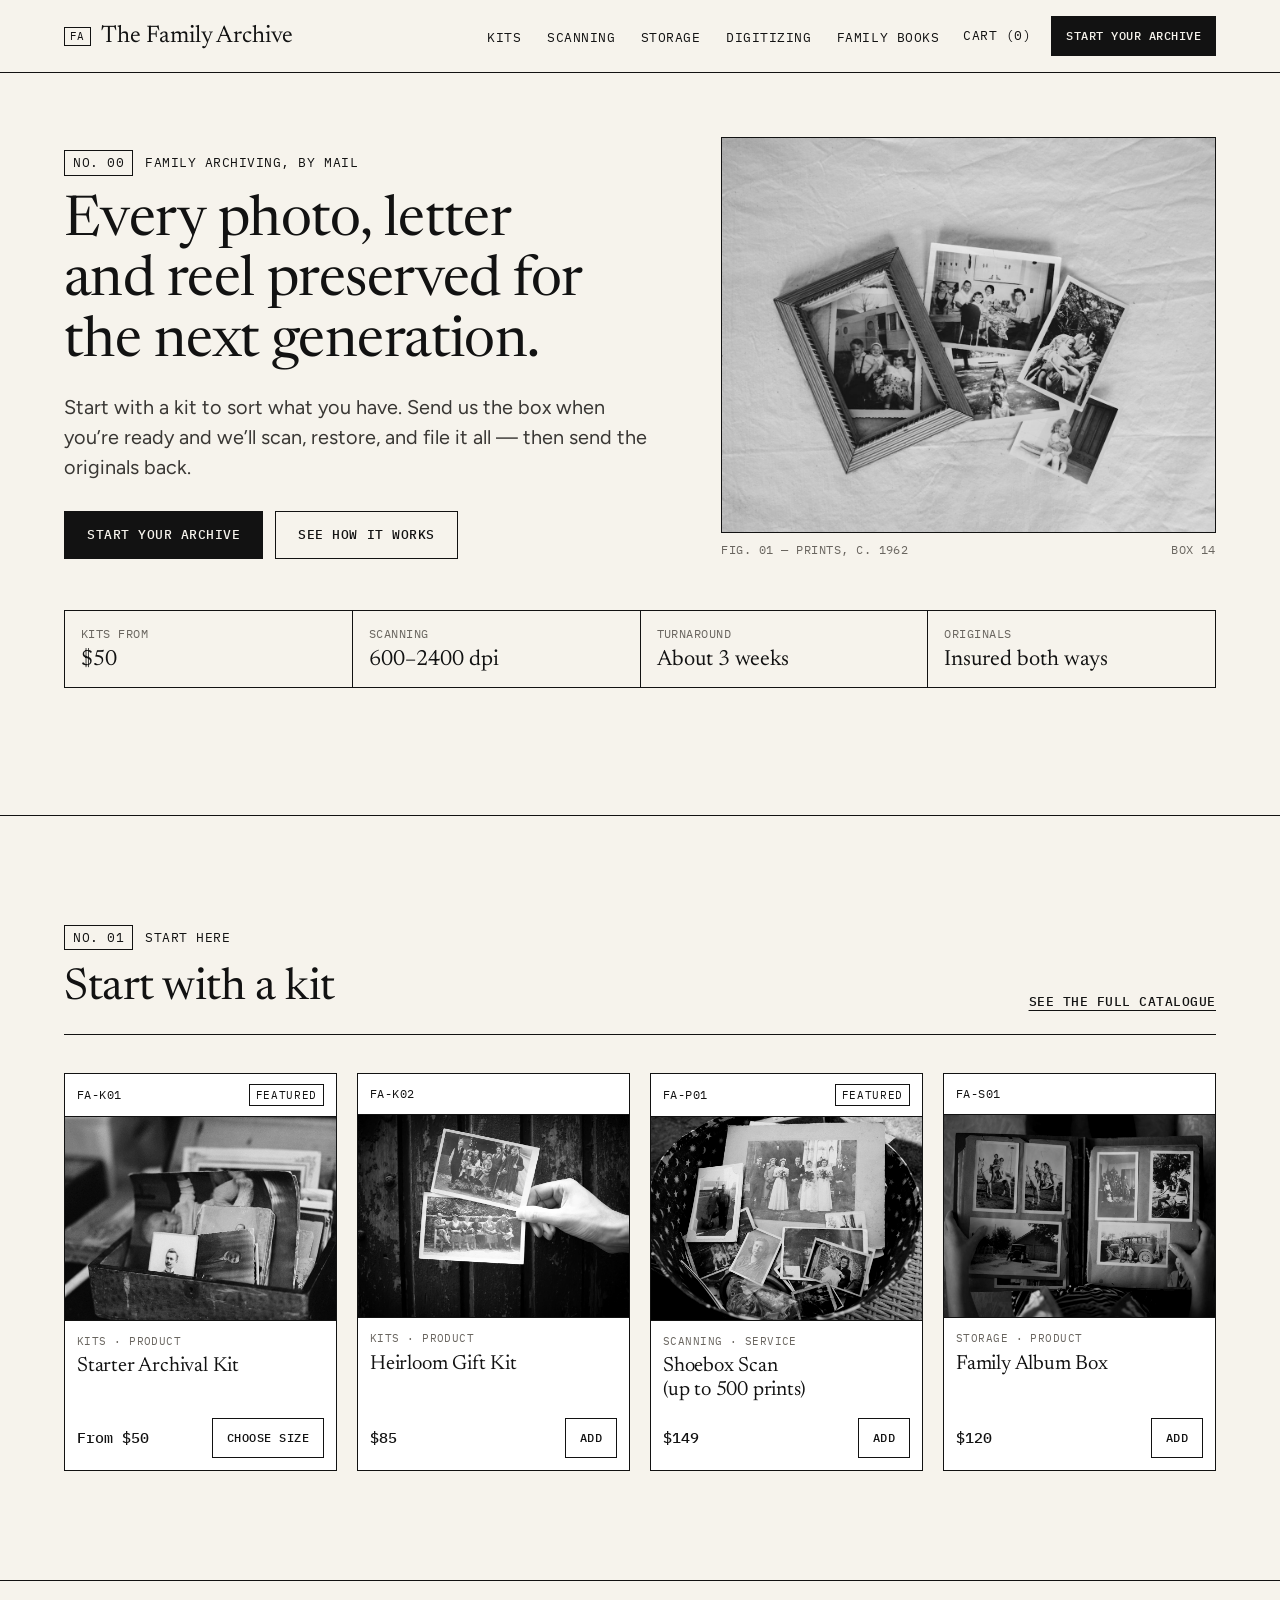
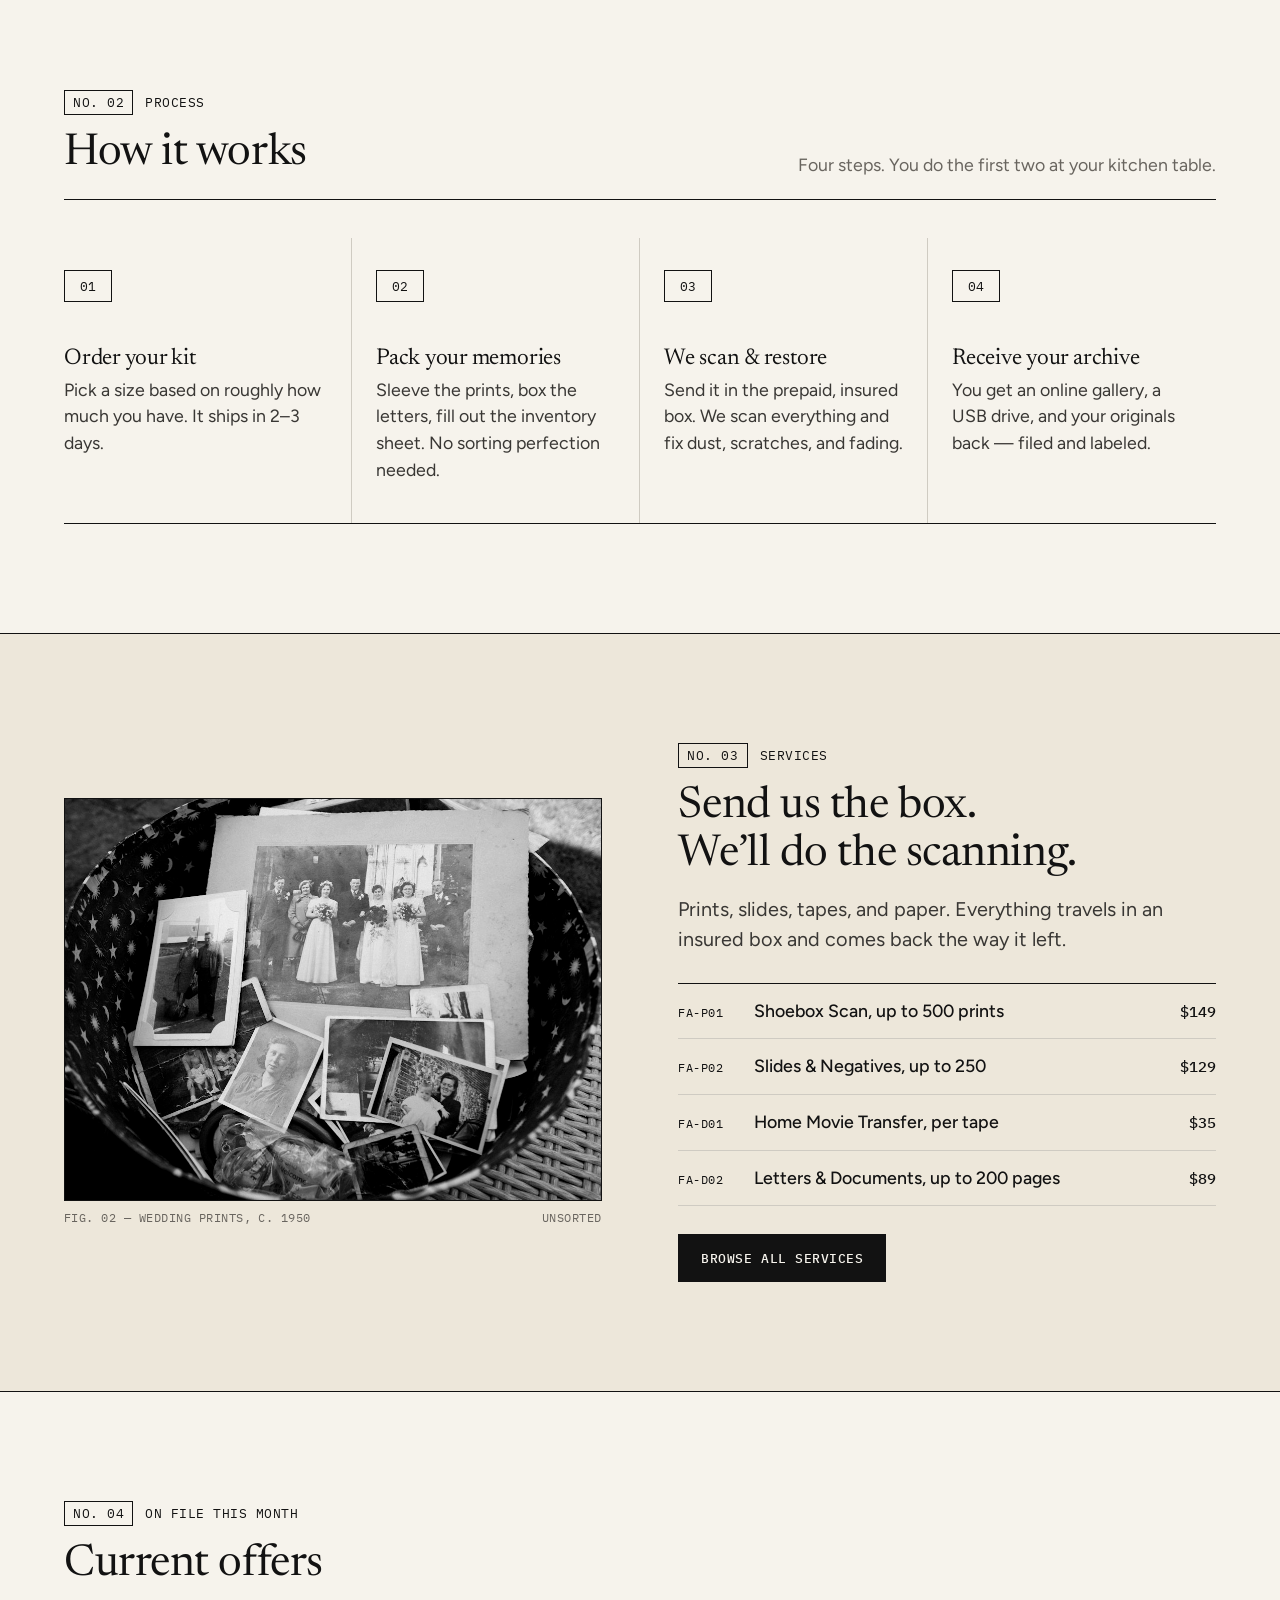
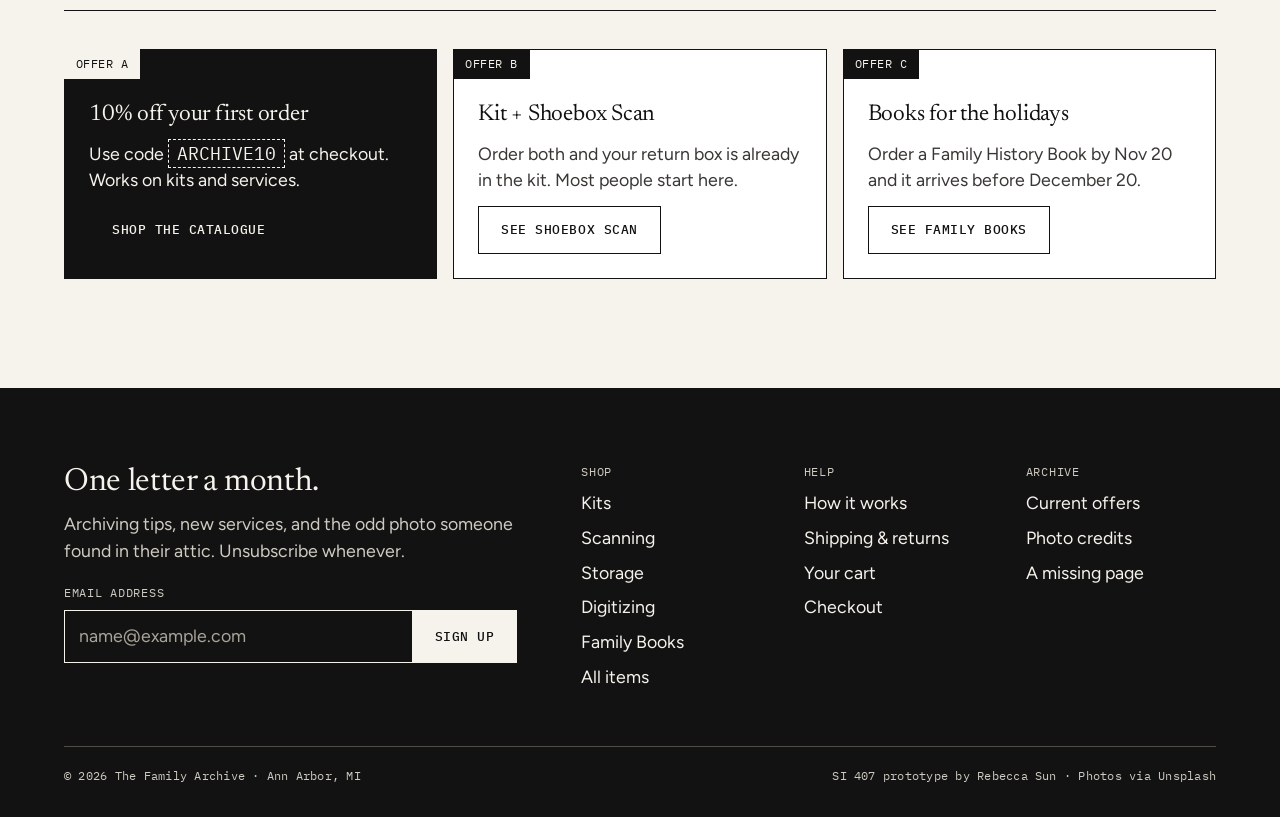
==== index.html @ 56ecf15b "Build The Family Archive prototype Static HTML/CSS/JS storefront: home, catalogue with filters, prod" ====
<!doctype html>
<html lang="en">
<head>
<meta charset="utf-8">
<meta name="viewport" content="width=device-width, initial-scale=1">
<title>The Family Archive</title>
<meta name="description" content="Archival kits, scanning, storage, and family-history books. Preserve every photo, letter and reel.">
<link rel="icon" href="data:image/svg+xml,%3Csvg xmlns='http://www.w3.org/2000/svg' viewBox='0 0 32 32'%3E%3Crect width='32' height='32' fill='%23121212'/%3E%3Ctext x='16' y='21' font-family='monospace' font-size='13' fill='%23F6F3EC' text-anchor='middle'%3EFA%3C/text%3E%3C/svg%3E">
<link rel="preconnect" href="https://fonts.googleapis.com">
<link rel="preconnect" href="https://fonts.gstatic.com" crossorigin>
<link rel="stylesheet" href="https://fonts.googleapis.com/css2?family=Figtree:wght@400;500;600&family=IBM+Plex+Mono:wght@400;500&family=Newsreader:opsz,wght@6..72,400;6..72,500&display=swap">
<link rel="stylesheet" href="css/styles.css">
<script src="js/catalog.js" defer></script>
<script src="js/main.js" defer></script>
</head>
<body>
<a class="skip-link" href="#main">Skip to content</a>
<header class="site-header">
  <div class="container site-header__inner">
    <a class="logo" href="index.html"><span class="logo__mark" aria-hidden="true">FA</span><span class="logo__name">The Family Archive</span></a>
    <nav class="nav-primary" aria-label="Primary"><ul class="nav-links"><li><a href="catalogue.html?cat=kits">Kits</a></li><li><a href="catalogue.html?cat=scanning">Scanning</a></li><li><a href="catalogue.html?cat=storage">Storage</a></li><li><a href="catalogue.html?cat=digitizing">Digitizing</a></li><li><a href="catalogue.html?cat=family-books">Family Books</a></li></ul></nav>
    <div class="nav-actions">
      <a class="nav-cart nav-cart--desk" href="cart.html" data-cart-label>Cart (<span data-cart-count>0</span>)</a>
      <a class="btn btn--primary btn--sm nav-cta" href="product.html?id=FA-K01">Start your archive</a>
      <a class="icon-btn nav-cart--mob" href="cart.html" data-cart-label aria-label="Cart"><svg viewBox="0 0 24 24" fill="none" stroke="currentColor" stroke-width="1.5" aria-hidden="true" focusable="false"><path d="M4 8h16l-1 13H5L4 8z"/><path d="M8.5 8V6a3.5 3.5 0 0 1 7 0v2"/></svg><span class="count-badge" data-cart-count>0</span></a>
      <button class="icon-btn nav-toggle" type="button" aria-expanded="false" aria-controls="nav-drawer"><span class="nav-toggle__label">Menu</span></button>
    </div>
  </div>
  <div id="nav-drawer" class="nav-drawer" hidden>
    <nav class="container" aria-label="Mobile">
      <ul><li><a href="catalogue.html?cat=kits"><span>Kits</span><span class="catno">No. 01</span></a></li><li><a href="catalogue.html?cat=scanning"><span>Scanning</span><span class="catno">No. 02</span></a></li><li><a href="catalogue.html?cat=storage"><span>Storage</span><span class="catno">No. 03</span></a></li><li><a href="catalogue.html?cat=digitizing"><span>Digitizing</span><span class="catno">No. 04</span></a></li><li><a href="catalogue.html?cat=family-books"><span>Family Books</span><span class="catno">No. 05</span></a></li><li><a href="catalogue.html"><span>Full catalogue</span><span class="catno">All</span></a></li></ul>
      <div class="nav-drawer__foot">
        <a class="btn btn--primary btn--block" href="product.html?id=FA-K01">Start your archive</a>
        <a class="btn btn--secondary btn--block" href="cart.html" data-cart-label><span>Cart (<span data-cart-count>0</span>)</span></a>
      </div>
    </nav>
  </div>
</header>
<div id="fa-live" class="sr-only" aria-live="polite" aria-atomic="true"></div>
<main id="main" tabindex="-1">
<section class="hero" aria-labelledby="hero-title">
  <div class="container">
    <div class="hero__grid">
      <div>
        <p class="eyebrow"><span class="index">No. 00</span> Family archiving, by mail</p>
        <h1 id="hero-title">Every photo, letter and reel preserved for the next generation.</h1>
        <p class="lede">Start with a kit to sort what you have. Send us the box when you&rsquo;re ready and we&rsquo;ll scan, restore, and file it all &mdash; then send the originals back.</p>
        <div class="btn-row">
          <a class="btn btn--primary" href="product.html?id=FA-K01">Start your archive</a>
          <a class="btn btn--secondary" href="#how">See how it works</a>
        </div>
      </div>
      <figure class="figure">
        <div class="figure__frame"><img src="assets/img/hero-family-prints.jpg" alt="Old black-and-white family snapshots spread on a white sheet next to a small wooden frame" width="1200" height="960" decoding="async"></div>
        <figcaption class="fig"><span>FIG. 01 &mdash; Prints, c. 1962</span><span>Box 14</span></figcaption>
      </figure>
    </div>
    <dl class="hero__index">
      <div><dt>Kits from</dt><dd>$50</dd></div>
      <div><dt>Scanning</dt><dd>600&ndash;2400 dpi</dd></div>
      <div><dt>Turnaround</dt><dd>About 3 weeks</dd></div>
      <div><dt>Originals</dt><dd>Insured both ways</dd></div>
    </dl>
  </div>
</section>

<section class="section section--rule" aria-labelledby="kits-title">
  <div class="container">
    <div class="section-head">
      <div>
        <p class="eyebrow"><span class="index">No. 01</span> Start here</p>
        <h2 id="kits-title">Start with a kit</h2>
      </div>
      <a class="btn btn--tertiary" href="catalogue.html">See the full catalogue</a>
    </div>
    <div class="card-grid card-grid--4" data-render-featured="FA-K01,FA-K02,FA-P01,FA-S01"></div>
  </div>
</section>

<section id="how" class="section section--rule" aria-labelledby="how-title">
  <div class="container">
    <div class="section-head">
      <div>
        <p class="eyebrow"><span class="index">No. 02</span> Process</p>
        <h2 id="how-title">How it works</h2>
      </div>
      <p class="muted">Four steps. You do the first two at your kitchen table.</p>
    </div>
    <ol class="steps">
      <li class="step"><span class="step__no">01</span><h3>Order your kit</h3><p>Pick a size based on roughly how much you have. It ships in 2&ndash;3 days.</p></li>
      <li class="step"><span class="step__no">02</span><h3>Pack your memories</h3><p>Sleeve the prints, box the letters, fill out the inventory sheet. No sorting perfection needed.</p></li>
      <li class="step"><span class="step__no">03</span><h3>We scan &amp; restore</h3><p>Send it in the prepaid, insured box. We scan everything and fix dust, scratches, and fading.</p></li>
      <li class="step"><span class="step__no">04</span><h3>Receive your archive</h3><p>You get an online gallery, a USB drive, and your originals back &mdash; filed and labeled.</p></li>
    </ol>
  </div>
</section>

<section class="section section--alt section--rule" aria-labelledby="services-title">
  <div class="container feature">
    <figure class="figure">
      <div class="figure__frame"><img src="assets/img/prints-wicker-basket.jpg" alt="A basket of old black-and-white photographs, a wedding portrait on top" width="1200" height="800" loading="lazy" decoding="async"></div>
      <figcaption class="fig"><span>FIG. 02 &mdash; Wedding prints, c. 1950</span><span>Unsorted</span></figcaption>
    </figure>
    <div>
      <p class="eyebrow"><span class="index">No. 03</span> Services</p>
      <h2 id="services-title">Send us the box. We&rsquo;ll do the scanning.</h2>
      <p class="lede">Prints, slides, tapes, and paper. Everything travels in an insured box and comes back the way it left.</p>
      <ul class="ledger">
        <li><a href="product.html?id=FA-P01"><span class="catno">FA-P01</span><span class="ledger__name">Shoebox Scan, up to 500 prints</span><span class="price">$149</span></a></li>
        <li><a href="product.html?id=FA-P02"><span class="catno">FA-P02</span><span class="ledger__name">Slides &amp; Negatives, up to 250</span><span class="price">$129</span></a></li>
        <li><a href="product.html?id=FA-D01"><span class="catno">FA-D01</span><span class="ledger__name">Home Movie Transfer, per tape</span><span class="price">$35</span></a></li>
        <li><a href="product.html?id=FA-D02"><span class="catno">FA-D02</span><span class="ledger__name">Letters &amp; Documents, up to 200 pages</span><span class="price">$89</span></a></li>
      </ul>
      <a class="btn btn--primary" href="catalogue.html?type=service">Browse all services</a>
    </div>
  </div>
</section>

<section id="offers" class="section section--rule" aria-labelledby="offers-title">
  <div class="container">
    <div class="section-head">
      <div>
        <p class="eyebrow"><span class="index">No. 04</span> On file this month</p>
        <h2 id="offers-title">Current offers</h2>
      </div>
    </div>
    <div class="offers">
      <article class="offer offer--dark">
        <span class="offer__tab">Offer A</span>
        <h3>10% off your first order</h3>
        <p>Use code <span class="code">ARCHIVE10</span> at checkout. Works on kits and services.</p>
        <a class="btn btn--primary" href="catalogue.html">Shop the catalogue</a>
      </article>
      <article class="offer">
        <span class="offer__tab">Offer B</span>
        <h3>Kit + Shoebox Scan</h3>
        <p>Order both and your return box is already in the kit. Most people start here.</p>
        <a class="btn btn--secondary" href="product.html?id=FA-P01">See Shoebox Scan</a>
      </article>
      <article class="offer">
        <span class="offer__tab">Offer C</span>
        <h3>Books for the holidays</h3>
        <p>Order a Family History Book by Nov 20 and it arrives before December 20.</p>
        <a class="btn btn--secondary" href="catalogue.html?cat=family-books">See Family Books</a>
      </article>
    </div>
  </div>
</section>
</main>
<footer class="site-footer inverse">
  <div class="container">
    <div class="footer-grid">
      <div class="newsletter">
        <h2>One letter a month.</h2>
        <p>Archiving tips, new services, and the odd photo someone found in their attic. Unsubscribe whenever.</p>
        <form id="newsletter" novalidate>
          <label for="newsletter-email">Email address</label>
          <div class="newsletter__row">
            <input id="newsletter-email" name="email" type="email" autocomplete="email" placeholder="name@example.com" aria-describedby="newsletter-error newsletter-ok">
            <button class="btn btn--primary" type="submit">Sign up</button>
          </div>
          <p id="newsletter-error" class="field-error" aria-live="polite"></p>
          <p id="newsletter-ok" class="field-ok" aria-live="polite"></p>
        </form>
      </div>
      <div class="footer-cols">
        <div><h3>Shop</h3><ul><li><a href="catalogue.html?cat=kits">Kits</a></li><li><a href="catalogue.html?cat=scanning">Scanning</a></li><li><a href="catalogue.html?cat=storage">Storage</a></li><li><a href="catalogue.html?cat=digitizing">Digitizing</a></li><li><a href="catalogue.html?cat=family-books">Family Books</a></li><li><a href="catalogue.html">All items</a></li></ul></div>
        <div><h3>Help</h3><ul><li><a href="index.html#how">How it works</a></li><li><a href="product.html?id=FA-K01#details">Shipping &amp; returns</a></li><li><a href="cart.html">Your cart</a></li><li><a href="checkout.html">Checkout</a></li></ul></div>
        <div><h3>Archive</h3><ul><li><a href="index.html#offers">Current offers</a></li><li><a href="assets/img/credits.json">Photo credits</a></li><li><a href="misfiled.html">A missing page</a></li></ul></div>
      </div>
    </div>
    <div class="footer-base">
      <span>&copy; 2026 The Family Archive &middot; Ann Arbor, MI</span>
      <span>SI 407 prototype by Rebecca Sun &middot; Photos via Unsplash</span>
    </div>
  </div>
</footer>
</body>
</html>
---- css/styles.css ----
/* ==========================================================================
   The Family Archive — Archival & Monochromatic
   Tokens match the shared Figma spec. Flat, square, hairline rules.
   ========================================================================== */

:root {
  /* Greyscale (neutral, slightly warm) */
  --grey-0: #FFFFFF;
  --grey-50: #F7F6F3;
  --grey-100: #EFEDE8;
  --grey-200: #E2DFD8;
  --grey-300: #CFCBC2;
  --grey-400: #A9A49A;
  --grey-500: #86817A;
  --grey-600: #69655F;
  --grey-700: #504D48;
  --grey-800: #393734;
  --grey-900: #222120;
  --grey-950: #121212;
  /* Paper */
  --paper-50: #F6F3EC;
  --paper-100: #EDE7DA;
  --paper-200: #E0D7C4;
  /* Red — errors + sold-out stamp only */
  --red-600: #B3261E;
  --red-50: #FBEAE8;

  /* Semantic */
  --bg-page: var(--paper-50);
  --bg-card: var(--grey-0);
  --bg-alt: var(--paper-100);
  --bg-inverse: var(--grey-950);
  --text-title: var(--grey-950);
  --text-body: var(--grey-800);
  --text-muted: var(--grey-600);
  --text-disabled: var(--grey-400);
  --text-inverse: var(--paper-50);
  --border: var(--grey-950);
  --rule: var(--grey-300);

  /* Type */
  --font-serif: "Newsreader", Georgia, "Times New Roman", serif;
  --font-sans: "Figtree", system-ui, -apple-system, "Segoe UI", sans-serif;
  --font-mono: "IBM Plex Mono", ui-monospace, Menlo, Consolas, monospace;
  --fs-h1: clamp(2.25rem, 1.6rem + 2.6vw, 3.5rem);   /* 36 → 56 */
  --fs-h2: clamp(1.875rem, 1.5rem + 1.6vw, 2.75rem); /* 30 → 44 */
  --fs-h3: clamp(1.5rem, 1.3rem + 0.9vw, 2rem);      /* 24 → 32 */
  --fs-h4: clamp(1.25rem, 1.15rem + 0.35vw, 1.5rem); /* 20 → 24 */
  --fs-body: clamp(1rem, 0.95rem + 0.2vw, 1.125rem); /* 16 → 18 */
  --fs-small: 0.875rem;
  --fs-mono: 0.8125rem;
  --fs-mono-sm: 0.75rem;

  /* Layout */
  --gutter: 16px;
  --max: 1280px;
  --section-y: clamp(40px, 2rem + 6vw, 120px);
  --header-h: 64px;
}
@media (min-width: 600px) { :root { --gutter: 32px; } }
@media (min-width: 1200px) { :root { --gutter: 64px; --header-h: 72px; } }

/* ---------- reset / base ---------- */
*, *::before, *::after { box-sizing: border-box; }
html { -webkit-text-size-adjust: 100%; scroll-padding-top: calc(var(--header-h) + 16px); }
body {
  margin: 0;
  background: var(--bg-page);
  color: var(--text-body);
  font-family: var(--font-sans);
  font-size: var(--fs-body);
  line-height: 1.5;
  overflow-x: hidden;
}
body.drawer-open, body.sheet-open { overflow: hidden; }
img { display: block; max-width: 100%; height: auto; }
h1, h2, h3, h4 {
  font-family: var(--font-serif);
  font-weight: 400;
  color: var(--text-title);
  line-height: 1.08;
  letter-spacing: -0.01em;
  margin: 0;
  text-wrap: balance;
}
h1 { font-size: var(--fs-h1); }
h2 { font-size: var(--fs-h2); }
h3 { font-size: var(--fs-h3); line-height: 1.15; }
h4 { font-size: var(--fs-h4); line-height: 1.2; }
p { margin: 0; }
a { color: var(--text-title); text-underline-offset: 3px; text-decoration-thickness: 1px; }
a:hover { text-decoration-thickness: 2px; }
button, input, select, textarea { font: inherit; color: inherit; }
ul, ol { margin: 0; padding: 0; }
fieldset { border: 0; margin: 0; padding: 0; min-width: 0; }
legend { padding: 0; }
hr { border: 0; border-top: 1px solid var(--rule); margin: 0; }

:focus-visible { outline: 2px solid var(--grey-950); outline-offset: 2px; }
.inverse :focus-visible, .site-footer :focus-visible { outline-color: var(--paper-50); }

.sr-only {
  position: absolute !important; width: 1px; height: 1px; padding: 0; margin: -1px;
  overflow: hidden; clip: rect(0 0 0 0); white-space: nowrap; border: 0;
}
.skip-link {
  position: absolute; left: 8px; top: -100px; z-index: 100;
  background: var(--grey-950); color: var(--paper-50);
  padding: 12px 16px; font-family: var(--font-mono); font-size: var(--fs-mono);
  text-transform: uppercase; letter-spacing: 0.04em; text-decoration: none;
}
.skip-link:focus { top: 8px; }

.container { width: 100%; max-width: calc(var(--max) + var(--gutter) * 2); margin: 0 auto; padding: 0 var(--gutter); }
.section { padding: var(--section-y) 0; }
.section--alt { background: var(--bg-alt); }
.section--rule { border-top: 1px solid var(--border); }

/* ---------- type utilities ---------- */
.mono, .catno, .eyebrow, .fig, .price, .tag {
  font-family: var(--font-mono);
  font-feature-settings: "zero" 0;
}
.eyebrow {
  display: flex; align-items: center; gap: 12px; flex-wrap: wrap;
  font-size: var(--fs-mono); text-transform: uppercase; letter-spacing: 0.04em;
  color: var(--text-title); margin: 0 0 16px;
}
.eyebrow .index { border: 1px solid var(--border); padding: 2px 8px; }
.lede { font-size: clamp(1.0625rem, 1rem + 0.3vw, 1.25rem); max-width: 38em; }
.muted { color: var(--text-muted); }
.catno { font-size: var(--fs-mono-sm); letter-spacing: 0.04em; color: var(--text-title); }
.price { font-size: 0.9375rem; color: var(--text-title); font-weight: 500; }

.section-head {
  display: flex; justify-content: space-between; align-items: flex-end; gap: 16px 32px; flex-wrap: wrap;
  border-bottom: 1px solid var(--border); padding-bottom: 20px; margin-bottom: clamp(24px, 3vw, 40px);
}
.section-head p { max-width: 34em; }

/* ---------- figures (scanned-document labels) ---------- */
.figure { margin: 0; }
.figure__frame {
  background: var(--grey-200); border: 1px solid var(--border); overflow: hidden; position: relative;
}
.figure__frame img, .card__media img, .thumb img, .line__img img {
  width: 100%; height: 100%; object-fit: cover;
  filter: grayscale(1) contrast(1.05);
}
.fig {
  display: flex; justify-content: space-between; gap: 12px;
  margin-top: 8px; font-size: var(--fs-mono-sm); letter-spacing: 0.04em; text-transform: uppercase; color: var(--text-muted);
}

/* ---------- buttons ---------- */
.btn {
  display: inline-flex; align-items: center; justify-content: center; gap: 8px;
  min-height: 48px; padding: 12px 22px;
  font-family: var(--font-mono); font-size: var(--fs-mono); font-weight: 500;
  text-transform: uppercase; letter-spacing: 0.04em; line-height: 1.2; text-align: center;
  border: 1px solid var(--grey-950); border-radius: 0; cursor: pointer; text-decoration: none;
  transition: background-color 0.15s ease, color 0.15s ease;
}
.btn--primary { background: var(--grey-950); color: var(--paper-50); }
.btn--primary:hover { background: var(--grey-700); border-color: var(--grey-700); }
.btn--secondary { background: transparent; color: var(--grey-950); }
.btn--secondary:hover { background: var(--paper-100); }
.btn--tertiary {
  background: none; border: 0; padding: 4px 0; min-height: 0; color: var(--grey-950);
  text-decoration: underline; text-underline-offset: 4px;
}
.btn--tertiary:hover { text-decoration-thickness: 2px; }
.btn--disabled, .btn:disabled { background: var(--grey-200); color: var(--grey-600); border-color: var(--grey-200); cursor: not-allowed; }
.btn--sm { min-height: 40px; padding: 8px 14px; font-size: var(--fs-mono-sm); }
.btn--block { width: 100%; }
.inverse .btn--primary { background: var(--paper-50); color: var(--grey-950); border-color: var(--paper-50); }
.inverse .btn--primary:hover { background: var(--grey-200); }
.btn-row { display: flex; flex-wrap: wrap; gap: 12px; }

.tag {
  display: inline-block; font-size: 0.6875rem; text-transform: uppercase; letter-spacing: 0.06em;
  border: 1px solid var(--border); padding: 2px 6px; color: var(--text-title); background: var(--bg-card);
}
.tag--solid { background: var(--grey-950); color: var(--paper-50); }

.stamp {
  position: absolute; top: 50%; left: 50%; transform: translate(-50%, -50%) rotate(-8deg);
  font-family: var(--font-mono); font-weight: 500; font-size: clamp(0.875rem, 0.8rem + 0.4vw, 1.125rem);
  text-transform: uppercase; letter-spacing: 0.12em; white-space: nowrap;
  color: var(--red-600); border: 2px solid var(--red-600); padding: 6px 14px; background: rgba(251, 234, 232, 0.92);
}

/* ---------- header ---------- */
.site-header {
  position: sticky; top: 0; z-index: 40;
  background: var(--bg-page); border-bottom: 1px solid var(--border);
}
.site-header__inner { display: flex; align-items: center; gap: 24px; min-height: var(--header-h); }
.logo {
  display: inline-flex; align-items: center; gap: 10px; text-decoration: none; color: var(--text-title); flex-shrink: 0;
}
.logo__mark {
  font-family: var(--font-mono); font-size: 0.6875rem; letter-spacing: 0.04em;
  border: 1px solid var(--border); padding: 3px 5px; line-height: 1;
}
.logo__name { font-family: var(--font-serif); font-size: clamp(1.25rem, 1.1rem + 0.5vw, 1.5rem); line-height: 1; white-space: nowrap; }
.nav-primary { display: none; margin-left: auto; }
.nav-links { display: flex; list-style: none; gap: clamp(16px, 2vw, 28px); }
.nav-links a, .nav-cart {
  font-family: var(--font-mono); font-size: var(--fs-mono); text-transform: uppercase; letter-spacing: 0.04em;
  text-decoration: none; color: var(--text-title); padding: 6px 0; border-bottom: 1px solid transparent;
}
.nav-links a:hover, .nav-cart:hover, .nav-links a[aria-current="page"] { border-bottom-color: var(--border); }
.nav-actions { display: flex; align-items: center; gap: 8px; margin-left: auto; }
.nav-cart--desk { display: none; }
.nav-cta { display: none; }
.icon-btn {
  display: inline-flex; align-items: center; justify-content: center; gap: 6px;
  min-width: 44px; min-height: 44px; padding: 0 10px;
  background: transparent; border: 1px solid var(--border); color: var(--text-title); cursor: pointer; text-decoration: none;
  font-family: var(--font-mono); font-size: var(--fs-mono-sm); text-transform: uppercase; letter-spacing: 0.04em;
}
.icon-btn:hover { background: var(--paper-100); }
.icon-btn svg { width: 18px; height: 18px; }
.count-badge {
  display: inline-flex; align-items: center; justify-content: center; min-width: 20px; height: 20px; padding: 0 5px;
  background: var(--grey-950); color: var(--paper-50); font-size: 0.6875rem;
}

.nav-drawer {
  position: fixed; inset: var(--header-h) 0 0 0; z-index: 39;
  background: var(--bg-page); overflow-y: auto; border-top: 1px solid var(--border);
}
.nav-drawer ul { list-style: none; }
.nav-drawer li { border-bottom: 1px solid var(--rule); }
.nav-drawer li a {
  display: flex; justify-content: space-between; align-items: baseline; gap: 16px;
  padding: 18px 0; font-family: var(--font-serif); font-size: 1.75rem; color: var(--text-title); text-decoration: none;
}
.nav-drawer li a .catno { color: var(--text-muted); }
.nav-drawer__foot { display: grid; gap: 12px; padding: 24px 0 40px; }

@media (min-width: 900px) {
  .nav-primary { display: block; }
  .nav-actions { margin-left: 0; gap: 20px; }
  .nav-cart--desk { display: inline-block; }
  .nav-cart--mob, .nav-toggle { display: none; }
  .nav-cta { display: inline-flex; }
  .nav-drawer { display: none !important; }
}
@media (min-width: 900px) and (max-width: 1099px) { .nav-cta { display: none; } }

/* ---------- footer ---------- */
.site-footer { background: var(--bg-inverse); color: var(--paper-50); padding: clamp(48px, 6vw, 96px) 0 32px; }
.site-footer a { color: var(--paper-50); }
.site-footer h2 { color: var(--paper-50); font-size: var(--fs-h3); }
.footer-grid { display: grid; gap: 40px; grid-template-columns: 1fr; }
.footer-cols { display: grid; gap: 32px; grid-template-columns: repeat(auto-fit, minmax(140px, 1fr)); }
.footer-cols h3 { font-family: var(--font-mono); font-size: var(--fs-mono-sm); text-transform: uppercase; letter-spacing: 0.06em; color: var(--grey-300); margin-bottom: 12px; font-weight: 400; }
.footer-cols ul { list-style: none; display: grid; gap: 8px; }
.footer-cols a { text-decoration: none; }
.footer-cols a:hover { text-decoration: underline; }
.newsletter p { color: var(--grey-300); margin: 12px 0 20px; max-width: 30em; }
.newsletter__row { display: flex; gap: 0; }
.newsletter__row input {
  flex: 1; min-width: 0; min-height: 48px; padding: 12px 14px; border-radius: 0;
  border: 1px solid var(--paper-50); border-right: 0; background: transparent; color: var(--paper-50);
}
.newsletter__row input::placeholder { color: var(--grey-400); }
.newsletter__row .btn { flex-shrink: 0; }
.newsletter .field-error { color: #F2B8B5; }
.newsletter .field-ok { color: var(--paper-50); font-family: var(--font-mono); font-size: var(--fs-mono); margin-top: 8px; }
.newsletter label { font-family: var(--font-mono); font-size: var(--fs-mono-sm); text-transform: uppercase; letter-spacing: 0.06em; color: var(--grey-300); display: block; margin-bottom: 8px; }
.footer-base {
  display: flex; flex-wrap: wrap; justify-content: space-between; gap: 12px;
  margin-top: 56px; padding-top: 20px; border-top: 1px solid var(--grey-700);
  font-family: var(--font-mono); font-size: var(--fs-mono-sm); color: var(--grey-300); letter-spacing: 0.02em;
}
@media (min-width: 900px) { .footer-grid { grid-template-columns: 5fr 7fr; gap: 64px; } }

/* ---------- cards (index cards) ---------- */
.card-grid { display: grid; gap: 12px; grid-template-columns: repeat(2, minmax(0, 1fr)); }
@media (min-width: 600px) { .card-grid { gap: 20px; grid-template-columns: repeat(auto-fill, minmax(240px, 1fr)); } }
.card {
  position: relative; display: flex; flex-direction: column;
  background: var(--bg-card); border: 1px solid var(--border);
}
.card__top { display: flex; justify-content: space-between; align-items: center; gap: 8px; padding: 10px 12px; border-bottom: 1px solid var(--border); min-height: 41px; }
.card__media { position: relative; aspect-ratio: 4 / 3; background: var(--grey-200); border-bottom: 1px solid var(--border); overflow: hidden; }
.card__body { padding: 12px 12px 8px; flex: 1; }
.card__cat { font-family: var(--font-mono); font-size: 0.6875rem; text-transform: uppercase; letter-spacing: 0.04em; color: var(--text-muted); margin-bottom: 6px; }
.card__title { font-size: clamp(1.0625rem, 1rem + 0.35vw, 1.375rem); line-height: 1.15; }
.card__link { text-decoration: none; color: inherit; }
.card__link::after { content: ""; position: absolute; inset: 0; z-index: 1; }
.card__link:focus-visible { outline: none; }
.card:has(.card__link:focus-visible) { outline: 2px solid var(--grey-950); outline-offset: 2px; }
.card:hover .card__title { text-decoration: underline; text-underline-offset: 3px; text-decoration-thickness: 1px; }
.card__foot { display: flex; justify-content: space-between; align-items: center; gap: 8px; padding: 8px 12px 12px; flex-wrap: wrap; }
.card__foot .btn { position: relative; z-index: 2; }
.card--soldout .card__title, .card--soldout .price { color: var(--text-muted); }
@media (max-width: 599px) {
  .card__top { padding: 8px; min-height: 37px; }
  .card__top .tag { font-size: 0.625rem; padding: 1px 4px; }
  .card__body { padding: 10px 8px 6px; }
  .card__foot { padding: 6px 8px 10px; }
  .card__foot .btn { width: 100%; min-height: 40px; padding: 8px; }
}

/* ---------- forms ---------- */
.field { display: grid; gap: 6px; }
.field label, .label {
  font-family: var(--font-mono); font-size: var(--fs-mono-sm); text-transform: uppercase; letter-spacing: 0.04em; color: var(--text-title);
}
.field .optional { color: var(--text-muted); text-transform: none; letter-spacing: 0; }
.input, .select {
  width: 100%; min-height: 48px; padding: 12px 14px;
  background: var(--bg-card); border: 1px solid var(--border); border-radius: 2px; color: var(--text-title);
}
.input::placeholder { color: var(--grey-600); }
.input[aria-invalid="true"] { border-color: var(--red-600); box-shadow: inset 0 0 0 1px var(--red-600); background: var(--red-50); }
.select { appearance: none; padding-right: 40px; background-image: linear-gradient(45deg, transparent 50%, var(--grey-950) 50%), linear-gradient(135deg, var(--grey-950) 50%, transparent 50%); background-position: calc(100% - 20px) 50%, calc(100% - 14px) 50%; background-size: 6px 6px; background-repeat: no-repeat; }
.hint { font-size: var(--fs-small); color: var(--text-muted); }
.field-error { font-size: var(--fs-small); color: var(--red-600); min-height: 0; }
.field-error:empty { display: none; }
.field-error::before { content: "\2715  "; font-family: var(--font-mono); }
.field-error:empty::before { content: none; }
.form-grid { display: grid; gap: 16px; }
.form-row { display: grid; gap: 16px; grid-template-columns: 1fr; }
@media (min-width: 600px) {
  .form-row--2 { grid-template-columns: 1fr 1fr; }
  .form-row--3 { grid-template-columns: 2fr 1fr 1fr; }
}
.form-row--2m { grid-template-columns: 1fr 1fr; }

.check { display: flex; gap: 10px; align-items: flex-start; cursor: pointer; padding: 6px 0; }
.check input { appearance: none; flex-shrink: 0; width: 20px; height: 20px; margin: 2px 0 0; border: 1px solid var(--border); border-radius: 2px; background: var(--bg-card); cursor: pointer; display: grid; place-content: center; }
.check input::before { content: ""; width: 10px; height: 10px; background: var(--grey-950); transform: scale(0); }
.check input:checked::before { transform: scale(1); }
.check input[type="radio"] { border-radius: 50%; }
.check input[type="radio"]::before { border-radius: 50%; }
.check .count { margin-left: auto; font-family: var(--font-mono); font-size: var(--fs-mono-sm); color: var(--text-muted); }

/* option cards (sizes, shipping methods) */
.options { display: grid; gap: 8px; }
.option { position: relative; display: block; cursor: pointer; }
.option input { position: absolute; opacity: 0; inset: 0; width: 100%; height: 100%; margin: 0; cursor: pointer; }
.option__box {
  display: grid; grid-template-columns: auto 1fr auto; gap: 4px 12px; align-items: center;
  padding: 14px 16px; background: var(--bg-card); border: 1px solid var(--rule);
}
.option__dot { width: 18px; height: 18px; border: 1px solid var(--border); border-radius: 50%; display: grid; place-content: center; grid-row: span 2; }
.option__name { font-weight: 600; color: var(--text-title); }
.option__detail { grid-column: 2; font-size: var(--fs-small); color: var(--text-muted); }
.option__price { font-family: var(--font-mono); font-size: var(--fs-mono); color: var(--text-title); grid-row: 1 / span 2; grid-column: 3; }
.option input:checked + .option__box { border-color: var(--border); box-shadow: inset 0 0 0 1px var(--border); }
.option input:checked + .option__box .option__dot::before { content: ""; width: 10px; height: 10px; border-radius: 50%; background: var(--grey-950); }
.option input:focus-visible + .option__box { outline: 2px solid var(--grey-950); outline-offset: 2px; }
.option:hover .option__box { border-color: var(--border); }
.options--3 { grid-template-columns: 1fr; }
@media (min-width: 600px) {
  .options--3 { grid-template-columns: repeat(3, 1fr); }
  .options--3 .option__box { grid-template-columns: auto 1fr; height: 100%; align-content: start; }
  .options--3 .option__dot { grid-row: auto; }
  .options--3 .option__detail { grid-column: 1 / -1; }
  .options--3 .option__price { grid-column: 1 / -1; grid-row: auto; margin-top: 8px; }
}

/* qty stepper */
.stepper { display: inline-flex; border: 1px solid var(--border); background: var(--bg-card); height: 48px; }
.stepper button { width: 44px; border: 0; background: transparent; cursor: pointer; font-family: var(--font-mono); font-size: 1.125rem; color: var(--text-title); }
.stepper button:hover { background: var(--paper-100); }
.stepper button:disabled { color: var(--text-disabled); cursor: not-allowed; background: transparent; }
.stepper input { width: 48px; border: 0; border-left: 1px solid var(--rule); border-right: 1px solid var(--rule); text-align: center; font-family: var(--font-mono); background: transparent; -moz-appearance: textfield; }
.stepper input::-webkit-outer-spin-button, .stepper input::-webkit-inner-spin-button { -webkit-appearance: none; margin: 0; }
.stepper--sm { height: 40px; }
.stepper--sm button { width: 36px; }
.stepper--sm input { width: 40px; }

/* accordion */
.accordion { border-top: 1px solid var(--border); }
.accordion__item { border-bottom: 1px solid var(--border); }
.accordion__trigger {
  width: 100%; display: flex; justify-content: space-between; align-items: center; gap: 16px;
  padding: 18px 0; background: none; border: 0; cursor: pointer; text-align: left;
  font-family: var(--font-mono); font-size: var(--fs-mono); text-transform: uppercase; letter-spacing: 0.04em; color: var(--text-title);
}
.accordion__trigger .sign { font-size: 1.125rem; line-height: 1; transition: transform 0.2s ease; }
.accordion__trigger[aria-expanded="true"] .sign { transform: rotate(45deg); }
.accordion__panel { padding: 0 0 20px; }
.accordion__panel ul { padding-left: 1.1em; display: grid; gap: 6px; }

/* ---------- breadcrumbs / page head ---------- */
.breadcrumb { padding: 20px 0 0; }
.breadcrumb ol { list-style: none; display: flex; flex-wrap: wrap; gap: 6px; font-family: var(--font-mono); font-size: var(--fs-mono-sm); text-transform: uppercase; letter-spacing: 0.04em; color: var(--text-muted); }
.breadcrumb li + li::before { content: "/"; margin-right: 6px; color: var(--grey-500); }
.breadcrumb a { color: var(--text-muted); }
.breadcrumb [aria-current] { color: var(--text-title); }
.page-head { padding: clamp(28px, 4vw, 64px) 0 clamp(20px, 3vw, 40px); }
.page-head h1 { margin-bottom: 12px; }

/* ==========================================================================
   HOME
   ========================================================================== */
.hero { padding: clamp(28px, 5vw, 88px) 0 var(--section-y); }
.hero__grid { display: grid; gap: 32px; align-items: end; }
.hero h1 { margin-bottom: 20px; max-width: 13em; }
.hero .lede { margin-bottom: 28px; }
.hero .figure__frame { aspect-ratio: 5 / 4; }
.hero__index {
  display: grid; grid-template-columns: repeat(2, 1fr); margin-top: clamp(32px, 4vw, 56px);
  border-top: 1px solid var(--border); border-left: 1px solid var(--border);
}
.hero__index div { padding: 14px 16px; border-right: 1px solid var(--border); border-bottom: 1px solid var(--border); }
.hero__index dt { font-family: var(--font-mono); font-size: var(--fs-mono-sm); text-transform: uppercase; letter-spacing: 0.04em; color: var(--text-muted); }
.hero__index dd { margin: 4px 0 0; font-family: var(--font-serif); font-size: 1.375rem; color: var(--text-title); }
@media (min-width: 900px) {
  .hero__grid { grid-template-columns: 6fr 5fr; gap: clamp(40px, 5vw, 80px); }
  .hero__index { grid-template-columns: repeat(4, 1fr); }
}

.steps { list-style: none; display: grid; grid-template-columns: 1fr; border-top: 1px solid var(--border); counter-reset: step; }
.step { padding: 24px 0; border-bottom: 1px solid var(--border); display: grid; grid-template-columns: 56px 1fr; gap: 4px 16px; }
.step__no { font-family: var(--font-mono); font-size: var(--fs-mono); color: var(--text-title); grid-row: span 2; border: 1px solid var(--border); height: 32px; display: grid; place-content: center; }
.step h3 { font-size: var(--fs-h4); }
.step p { color: var(--text-body); grid-column: 2; }
@media (min-width: 700px) { .steps { grid-template-columns: repeat(2, 1fr); } .step { padding: 28px 24px 28px 0; } }
@media (min-width: 1100px) {
  .steps { grid-template-columns: repeat(4, 1fr); border-bottom: 1px solid var(--border); }
  .step { grid-template-columns: 1fr; border-bottom: 0; border-right: 1px solid var(--rule); padding: 32px 24px 40px; }
  .step:first-child { padding-left: 0; }
  .step:last-child { border-right: 0; }
  .step__no { grid-row: auto; width: 48px; margin-bottom: 40px; }
  .step p { grid-column: auto; }
}

.feature { display: grid; gap: 32px; align-items: start; }
.feature .figure__frame { aspect-ratio: 4 / 3; }
.feature h2 { margin-bottom: 16px; }
.ledger { list-style: none; border-top: 1px solid var(--border); margin: 28px 0; }
.ledger li { border-bottom: 1px solid var(--rule); }
.ledger a { display: grid; grid-template-columns: 64px 1fr auto; gap: 12px; align-items: baseline; padding: 14px 0; text-decoration: none; color: var(--text-title); }
.ledger a:hover .ledger__name { text-decoration: underline; }
.ledger__name { font-weight: 500; }
@media (max-width: 420px) { .ledger a { grid-template-columns: 1fr auto; } .ledger a .catno { grid-column: 1 / -1; } }
@media (min-width: 900px) { .feature { grid-template-columns: 1fr 1fr; gap: clamp(40px, 6vw, 96px); align-items: center; } }

.offers { display: grid; gap: 16px; grid-template-columns: repeat(auto-fit, minmax(min(100%, 280px), 1fr)); }
.offer {
  position: relative; display: flex; flex-direction: column; gap: 12px;
  background: var(--bg-card); border: 1px solid var(--border); padding: 24px; padding-top: 52px;
}
.offer__tab {
  position: absolute; top: -1px; left: -1px; padding: 6px 12px; background: var(--grey-950); color: var(--paper-50);
  font-family: var(--font-mono); font-size: var(--fs-mono-sm); letter-spacing: 0.04em; text-transform: uppercase;
}
.offer h3 { font-size: var(--fs-h4); }
.offer .code { font-family: var(--font-mono); border: 1px dashed var(--border); padding: 2px 8px; color: var(--text-title); }
.offer .btn { margin-top: auto; align-self: flex-start; }
.offer--dark { background: var(--grey-950); color: var(--paper-50); }
.offer--dark h3 { color: var(--paper-50); }
.offer--dark .offer__tab { background: var(--paper-50); color: var(--grey-950); }
.offer--dark .code { border-color: var(--paper-50); color: var(--paper-50); }

/* ==========================================================================
   CATALOGUE
   ========================================================================== */
.folder-tabs { display: flex; gap: 4px; overflow-x: auto; scrollbar-width: none; border-bottom: 1px solid var(--border); margin: 0 calc(var(--gutter) * -1); padding: 0 var(--gutter); }
.folder-tabs::-webkit-scrollbar { display: none; }
.folder-tab {
  flex-shrink: 0; position: relative; top: 1px;
  padding: 10px 16px 9px; background: var(--paper-100); border: 1px solid var(--rule); border-bottom-color: var(--border);
  font-family: var(--font-mono); font-size: var(--fs-mono-sm); text-transform: uppercase; letter-spacing: 0.04em; color: var(--text-title);
  cursor: pointer; white-space: nowrap;
}
.folder-tab:hover { background: var(--paper-200); }
.folder-tab[aria-pressed="true"] { background: var(--bg-card); border-color: var(--border); border-bottom-color: var(--bg-card); }
.folder-tab .n { color: var(--text-muted); margin-left: 6px; }
@media (min-width: 900px) { .folder-tabs { margin: 0; padding: 0; } }

.shop { display: grid; gap: 24px; padding: 24px 0 var(--section-y); }
.toolbar { display: flex; flex-wrap: wrap; justify-content: space-between; align-items: center; gap: 12px; }
.toolbar__count { font-family: var(--font-mono); font-size: var(--fs-mono); color: var(--text-title); }
.toolbar__mobile { display: grid; grid-template-columns: 1fr 1fr; gap: 8px; width: 100%; }
.toolbar__sort { display: none; align-items: center; gap: 10px; }
.toolbar__sort .select { width: auto; min-height: 40px; padding-top: 8px; padding-bottom: 8px; }
.search-row { display: flex; }
.search-row .input { border-right: 0; }
.chips { display: flex; flex-wrap: wrap; gap: 8px; }
.chip {
  display: inline-flex; align-items: center; gap: 8px; padding: 6px 10px; min-height: 36px;
  background: var(--bg-card); border: 1px solid var(--border); cursor: pointer;
  font-family: var(--font-mono); font-size: var(--fs-mono-sm); text-transform: uppercase; letter-spacing: 0.04em; color: var(--text-title);
}
.chip:hover { background: var(--paper-100); }
.empty { border: 1px dashed var(--border); background: var(--bg-card); padding: clamp(32px, 6vw, 64px) 24px; text-align: center; display: grid; gap: 12px; justify-items: center; }

/* filter panel: sidebar on desktop, bottom sheet on mobile */
.filters__head { display: flex; justify-content: space-between; align-items: center; gap: 12px; padding-bottom: 12px; border-bottom: 1px solid var(--border); }
.filters__head h2 { font-size: var(--fs-h4); }
.filter-group { padding: 16px 0; border-bottom: 1px solid var(--rule); }
.filter-group legend { font-family: var(--font-mono); font-size: var(--fs-mono-sm); text-transform: uppercase; letter-spacing: 0.06em; color: var(--text-title); margin-bottom: 8px; }
.filters__sort { display: block; }
.filters__foot { display: grid; grid-template-columns: 1fr 1fr; gap: 8px; padding-top: 16px; }
.sheet-backdrop { position: fixed; inset: 0; background: rgba(18, 18, 18, 0.5); z-index: 49; }

@media (max-width: 899px) {
  .filters {
    position: fixed; left: 0; right: 0; bottom: 0; z-index: 50;
    max-height: 85vh; max-height: 85dvh; overflow-y: auto;
    background: var(--bg-page); border-top: 1px solid var(--border);
    padding: 0 var(--gutter) 16px;
    transform: translateY(100%); visibility: hidden;
    transition: transform 0.25s ease, visibility 0s linear 0.25s;
  }
  .filters.is-open { transform: translateY(0); visibility: visible; transition: transform 0.25s ease; }
  .filters__head { position: sticky; top: 0; background: var(--bg-page); padding-top: 12px; z-index: 1; }
  .filters__head::before { content: ""; position: absolute; top: 4px; left: 50%; width: 40px; height: 3px; background: var(--grey-400); transform: translateX(-50%); }
  .filters__foot { position: sticky; bottom: -16px; background: var(--bg-page); padding-bottom: 16px; }
}
@media (min-width: 900px) {
  .shop { grid-template-columns: 240px minmax(0, 1fr); gap: 40px; align-items: start; }
  .filters { position: sticky; top: calc(var(--header-h) + 24px); }
  .filters__close, .filters__foot, .filters__sort, .sheet-backdrop { display: none !important; }
  .toolbar__mobile { display: none; }
  .toolbar__sort { display: flex; }
  .shop .card-grid { grid-template-columns: repeat(auto-fill, minmax(230px, 1fr)); }
}
@media (min-width: 1200px) { .shop .card-grid { grid-template-columns: repeat(3, minmax(0, 1fr)); } .shop { grid-template-columns: 264px minmax(0, 1fr); gap: 56px; } }

/* ==========================================================================
   PRODUCT
   ========================================================================== */
.pdp { display: grid; gap: 28px; padding: 20px 0 var(--section-y); }
.gallery { display: grid; gap: 8px; }
.gallery .figure__frame { aspect-ratio: 1 / 1; background: var(--bg-card); }
.thumbs { display: flex; gap: 8px; list-style: none; }
.thumb { width: 72px; height: 72px; padding: 0; border: 1px solid var(--rule); background: var(--grey-200); cursor: pointer; overflow: hidden; }
.thumb[aria-pressed="true"] { border-color: var(--border); box-shadow: inset 0 0 0 1px var(--border); outline: 1px solid var(--border); outline-offset: 2px; }
.pdp__info { display: grid; gap: 20px; align-content: start; }
.pdp__meta { display: flex; flex-wrap: wrap; gap: 8px 12px; align-items: center; }
.pdp__price { font-family: var(--font-mono); font-size: 1.375rem; color: var(--text-title); }
.pdp__price small { font-size: var(--fs-mono-sm); color: var(--text-muted); margin-left: 8px; }
.buy-row { display: flex; flex-wrap: wrap; gap: 12px; align-items: flex-end; }
.buy-row .btn { flex: 1; min-width: 200px; }
.added-msg { font-size: var(--fs-small); color: var(--text-title); border-left: 2px solid var(--border); padding-left: 10px; }
.added-msg:empty { display: none; }
.spec-list { display: grid; grid-template-columns: max-content 1fr; border-top: 1px solid var(--rule); margin: 0; }
.spec-list dt, .spec-list dd { padding: 10px 0; border-bottom: 1px solid var(--rule); margin: 0; }
.spec-list dt { font-family: var(--font-mono); font-size: var(--fs-mono-sm); text-transform: uppercase; letter-spacing: 0.04em; color: var(--text-muted); padding-right: 24px; }
.mobile-buy {
  position: fixed; left: 0; right: 0; bottom: 0; z-index: 30;
  display: flex; align-items: center; justify-content: space-between; gap: 12px;
  padding: 12px var(--gutter); background: var(--bg-page); border-top: 1px solid var(--border);
  transform: translateY(110%); transition: transform 0.2s ease;
}
.mobile-buy.is-visible { transform: translateY(0); }
.mobile-buy .btn { flex: 1; max-width: 240px; }
@media (min-width: 900px) {
  .pdp { grid-template-columns: minmax(0, 7fr) minmax(0, 5fr); gap: clamp(40px, 5vw, 80px); align-items: start; }
  .gallery { position: sticky; top: calc(var(--header-h) + 24px); grid-template-columns: 80px 1fr; }
  .gallery .figure { grid-column: 2; grid-row: 1; }
  .thumbs { grid-column: 1; grid-row: 1; flex-direction: column; }
  .mobile-buy { display: none; }
}

/* ==========================================================================
   CART
   ========================================================================== */
.cart-layout { display: grid; gap: 32px; padding-bottom: var(--section-y); }
.lines { list-style: none; border-top: 1px solid var(--border); }
.line { display: grid; grid-template-columns: 88px 1fr; gap: 12px 16px; padding: 20px 0; border-bottom: 1px solid var(--border); }
.line__img { width: 88px; height: 88px; border: 1px solid var(--border); background: var(--grey-200); overflow: hidden; }
.line__info { display: grid; gap: 4px; align-content: start; min-width: 0; }
.line__name { font-family: var(--font-serif); font-size: var(--fs-h4); line-height: 1.15; }
.line__name a { text-decoration: none; }
.line__name a:hover { text-decoration: underline; }
.line__opt { font-size: var(--fs-small); color: var(--text-muted); }
.line__controls { grid-column: 1 / -1; display: flex; justify-content: space-between; align-items: center; gap: 12px; flex-wrap: wrap; }
.line__total { font-family: var(--font-mono); color: var(--text-title); }
.summary { background: var(--bg-card); border: 1px solid var(--border); padding: 24px; display: grid; gap: 16px; align-content: start; }
.summary h2 { font-size: var(--fs-h4); }
.totals { display: grid; gap: 10px; margin: 0; }
.totals div { display: flex; justify-content: space-between; gap: 16px; }
.totals dt { color: var(--text-body); }
.totals dd { margin: 0; font-family: var(--font-mono); color: var(--text-title); text-align: right; }
.totals .grand { border-top: 1px solid var(--border); padding-top: 12px; margin-top: 4px; }
.totals .grand dt { font-weight: 600; color: var(--text-title); }
.totals .grand dd { font-size: 1.125rem; font-weight: 500; }
.promo-row { display: flex; }
.promo-row .input { border-right: 0; min-width: 0; }
.promo-ok { font-size: var(--fs-small); color: var(--text-title); display: flex; justify-content: space-between; gap: 8px; align-items: center; }
@media (min-width: 700px) {
  .line { grid-template-columns: 120px 1fr auto; }
  .line__img { width: 120px; height: 120px; }
  .line__controls { grid-column: 2 / -1; }
}
@media (min-width: 900px) {
  .cart-layout { grid-template-columns: minmax(0, 1fr) 380px; gap: clamp(40px, 5vw, 80px); align-items: start; }
  .summary { position: sticky; top: calc(var(--header-h) + 24px); }
}

/* ==========================================================================
   CHECKOUT
   ========================================================================== */
.progress { list-style: none; display: flex; flex-wrap: wrap; align-items: center; gap: 8px; font-family: var(--font-mono); font-size: var(--fs-mono-sm); text-transform: uppercase; letter-spacing: 0.04em; color: var(--text-muted); }
.progress li { display: inline-flex; align-items: center; gap: 8px; }
.progress li + li::before { content: "\2192"; color: var(--grey-500); }
.progress [aria-current="step"] { color: var(--text-title); border-bottom: 1px solid var(--border); }
.progress a { color: var(--text-muted); }
.checkout-layout { display: grid; gap: 32px; padding: 0 0 var(--section-y); }
.co-section { border-top: 1px solid var(--border); padding: 24px 0 32px; }
.co-section h2 { font-size: var(--fs-h3); margin-bottom: 20px; display: flex; gap: 12px; align-items: baseline; }
.co-section h2 .catno { font-size: var(--fs-mono); border: 1px solid var(--border); padding: 2px 8px; position: relative; top: -4px; }
.co-section h3 { font-family: var(--font-mono); font-size: var(--fs-mono-sm); text-transform: uppercase; letter-spacing: 0.04em; font-weight: 400; margin: 8px 0 10px; }
.error-summary { border: 1px solid var(--red-600); background: var(--red-50); padding: 16px 20px; margin-bottom: 24px; }
.error-summary h2 { font-size: var(--fs-h4); color: var(--red-600); margin-bottom: 8px; }
.error-summary ul { padding-left: 1.2em; display: grid; gap: 4px; }
.error-summary a { color: var(--red-600); }
.pay-note { font-size: var(--fs-small); color: var(--text-muted); margin-top: 12px; display: flex; gap: 8px; }
.summary-toggle {
  width: 100%; display: flex; justify-content: space-between; align-items: center; gap: 12px;
  padding: 16px var(--gutter); background: var(--bg-alt); border: 0; border-bottom: 1px solid var(--border); cursor: pointer;
  font-family: var(--font-mono); font-size: var(--fs-mono); text-transform: uppercase; letter-spacing: 0.04em; color: var(--text-title); text-align: left;
}
.summary-toggle .sign { transition: transform 0.2s ease; }
.summary-toggle[aria-expanded="true"] .sign { transform: rotate(180deg); }
.summary-toggle__total { font-weight: 500; }
.summary-mobile { background: var(--bg-alt); border-bottom: 1px solid var(--border); padding: 0 var(--gutter) 20px; }
.summary-items { list-style: none; display: grid; gap: 12px; }
.summary-items li { display: grid; grid-template-columns: 56px 1fr auto; gap: 12px; align-items: center; }
.summary-items .line__img { width: 56px; height: 56px; position: relative; overflow: visible; }
.summary-items .line__img img { overflow: hidden; }
.summary-items .qty-badge { position: absolute; top: -8px; right: -8px; min-width: 20px; height: 20px; display: grid; place-content: center; background: var(--grey-950); color: var(--paper-50); font-family: var(--font-mono); font-size: 0.6875rem; padding: 0 4px; }
.summary-items .nm { font-size: var(--fs-small); color: var(--text-title); line-height: 1.3; }
.summary-items .nm span { display: block; color: var(--text-muted); }
.summary-items .pr { font-family: var(--font-mono); font-size: var(--fs-mono); color: var(--text-title); }
.checkout-aside { display: none; }
@media (min-width: 900px) {
  .summary-toggle, .summary-mobile { display: none !important; }
  .checkout-aside { display: block; }
  .checkout-layout { grid-template-columns: minmax(0, 1fr) 400px; gap: clamp(40px, 5vw, 96px); align-items: start; }
  .checkout-aside .summary { position: sticky; top: calc(var(--header-h) + 24px); }
}
.confirm { padding: clamp(32px, 5vw, 80px) 0 var(--section-y); display: grid; gap: 40px; }
.confirm__card { background: var(--bg-card); border: 1px solid var(--border); padding: clamp(24px, 4vw, 48px); display: grid; gap: 16px; }
.timeline { list-style: none; display: grid; border-top: 1px solid var(--border); }
.timeline li { display: grid; grid-template-columns: 56px 1fr; gap: 4px 16px; padding: 20px 0; border-bottom: 1px solid var(--rule); }
.timeline .when { font-family: var(--font-mono); font-size: var(--fs-mono-sm); text-transform: uppercase; letter-spacing: 0.04em; color: var(--text-muted); grid-column: 2; }
.timeline .no { grid-row: span 3; font-family: var(--font-mono); font-size: var(--fs-mono); border: 1px solid var(--border); height: 32px; display: grid; place-content: center; }
.timeline li.is-done .no { background: var(--grey-950); color: var(--paper-50); }
.timeline h3 { font-size: var(--fs-h4); }
.timeline p { grid-column: 2; }
@media (min-width: 1000px) {
  .confirm { grid-template-columns: 5fr 7fr; align-items: start; gap: 64px; }
  .timeline { grid-template-columns: repeat(4, 1fr); border-bottom: 1px solid var(--border); }
  .timeline li { grid-template-columns: 1fr; border-bottom: 0; border-right: 1px solid var(--rule); padding: 24px 16px 32px; }
  .timeline li:first-child { padding-left: 0; }
  .timeline li:last-child { border-right: 0; }
  .timeline .no { grid-row: auto; width: 40px; margin-bottom: 24px; }
  .timeline .when, .timeline p { grid-column: auto; }
}

/* ==========================================================================
   404
   ========================================================================== */
.notfound { display: grid; gap: 32px; padding: clamp(32px, 5vw, 96px) 0 var(--section-y); align-items: center; }
.notfound h1 { font-size: clamp(2.5rem, 1.6rem + 4vw, 4.5rem); margin-bottom: 16px; }
.notfound .figure__frame { aspect-ratio: 3 / 2; }
.notfound .search-row { max-width: 460px; margin-top: 8px; }
@media (min-width: 900px) { .notfound { grid-template-columns: 1fr 1fr; gap: 80px; } }

/* misc */
.stack-sm > * + * { margin-top: 8px; }
.stack > * + * { margin-top: 16px; }
.mt-lg { margin-top: 32px; }

@media (prefers-reduced-motion: reduce) {
  *, *::before, *::after { transition-duration: 0.01ms !important; animation-duration: 0.01ms !important; scroll-behavior: auto !important; }
}
.h3 { font-size: var(--fs-h3); }
[hidden] { display: none !important; }
.hero__index dd { line-height: 1.2; }
.steps { border-top: 0; }
.step { align-content: start; }
@media (min-width: 1100px) { .card-grid--4 { grid-template-columns: repeat(4, minmax(0, 1fr)); } }
[tabindex="-1"]:focus:not(:focus-visible), h1[tabindex="-1"]:focus { outline: none; }
.filter-group legend { float: left; width: 100%; }
.filter-group legend + * { clear: both; }
.summary-mobile { display: grid; gap: 16px; }
@media (min-width: 900px) { .card-grid--3 { grid-template-columns: repeat(3, minmax(0, 1fr)); } }
@media (max-width: 899px) { body:has(.mobile-buy) .site-footer { padding-bottom: 104px; } }
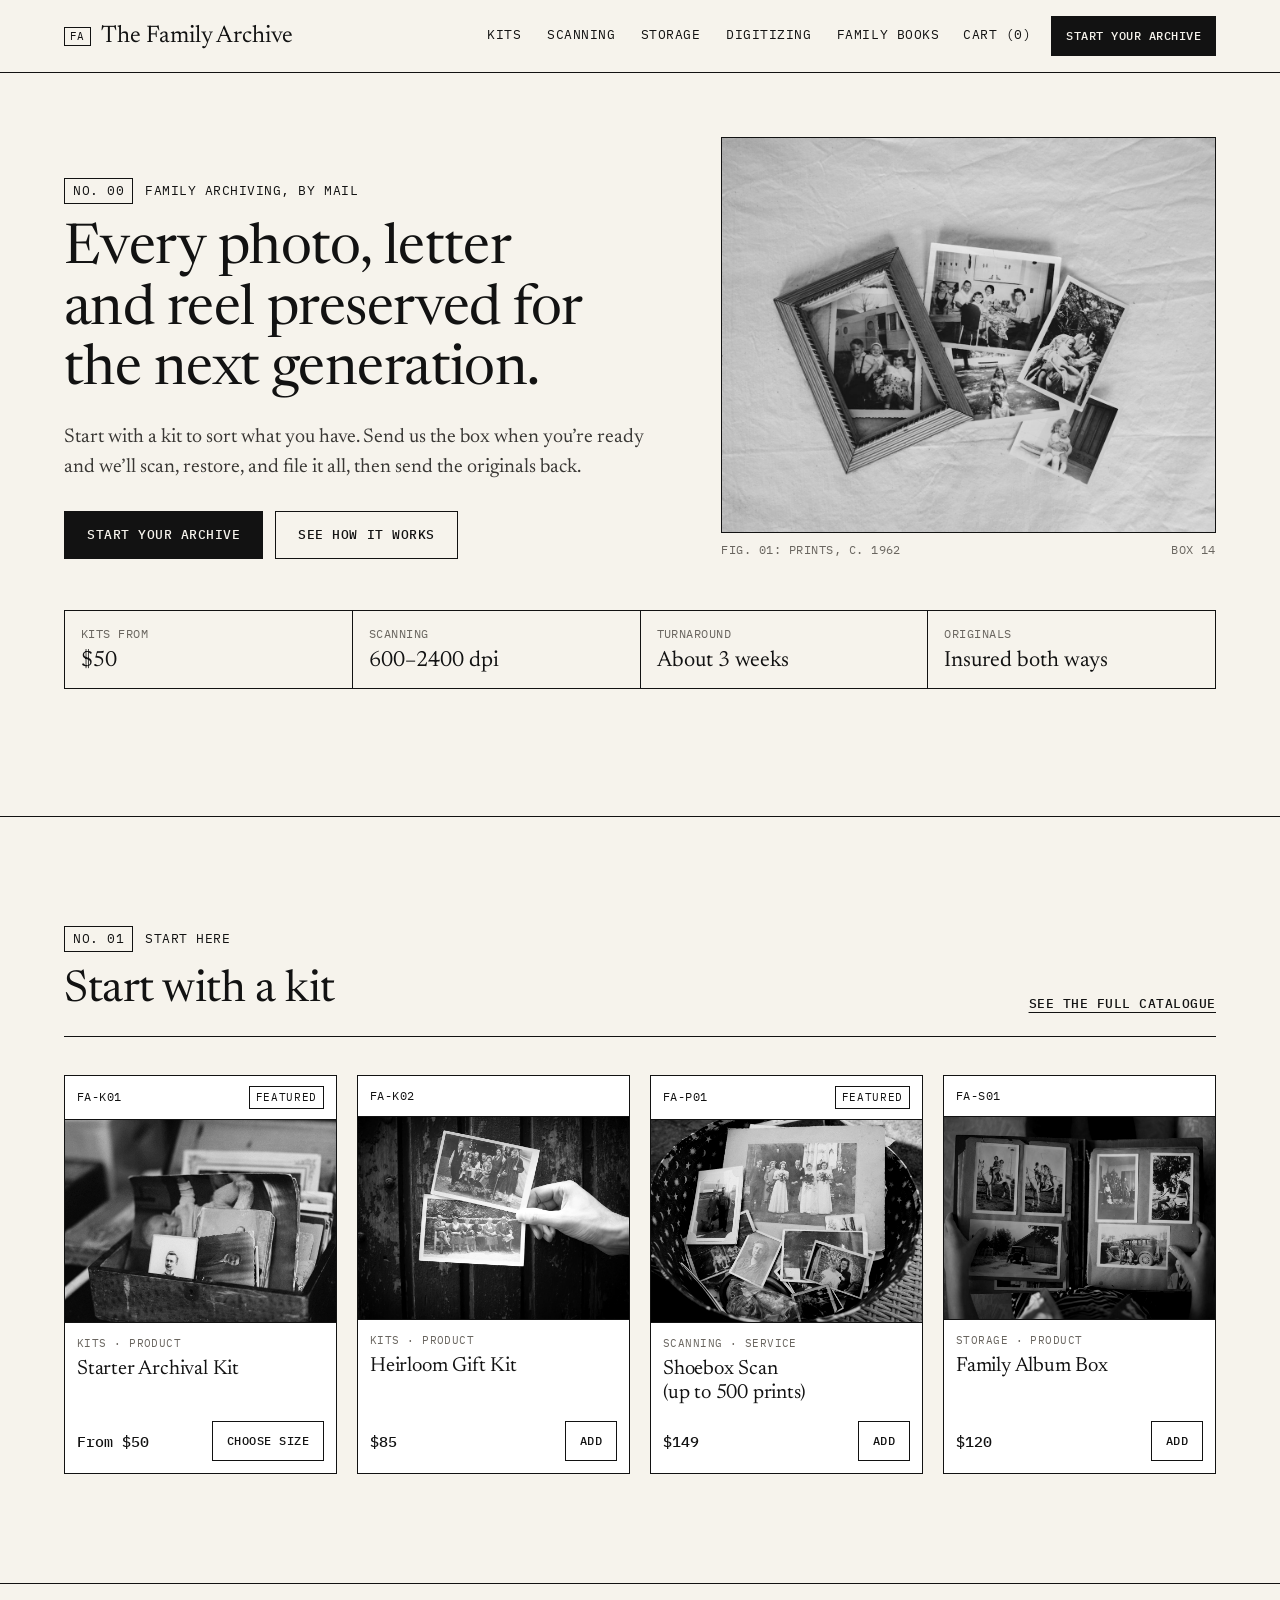
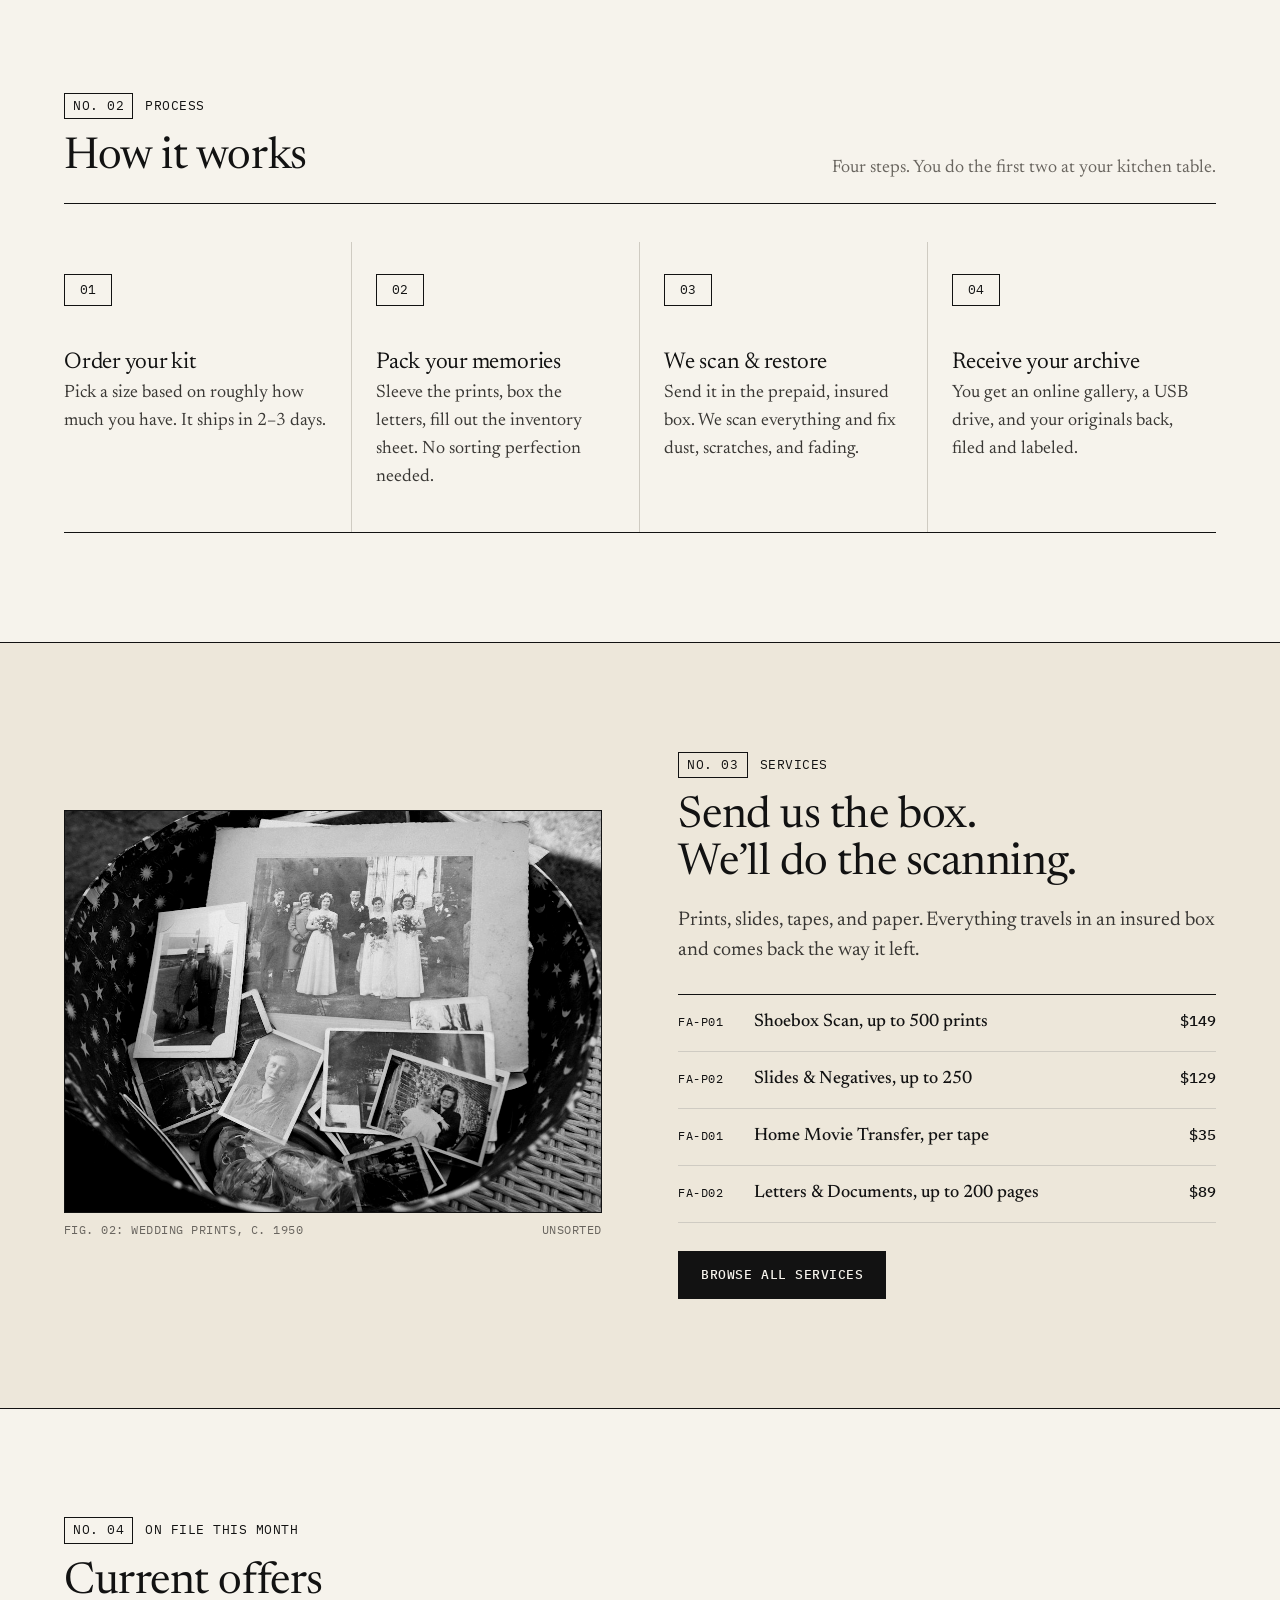
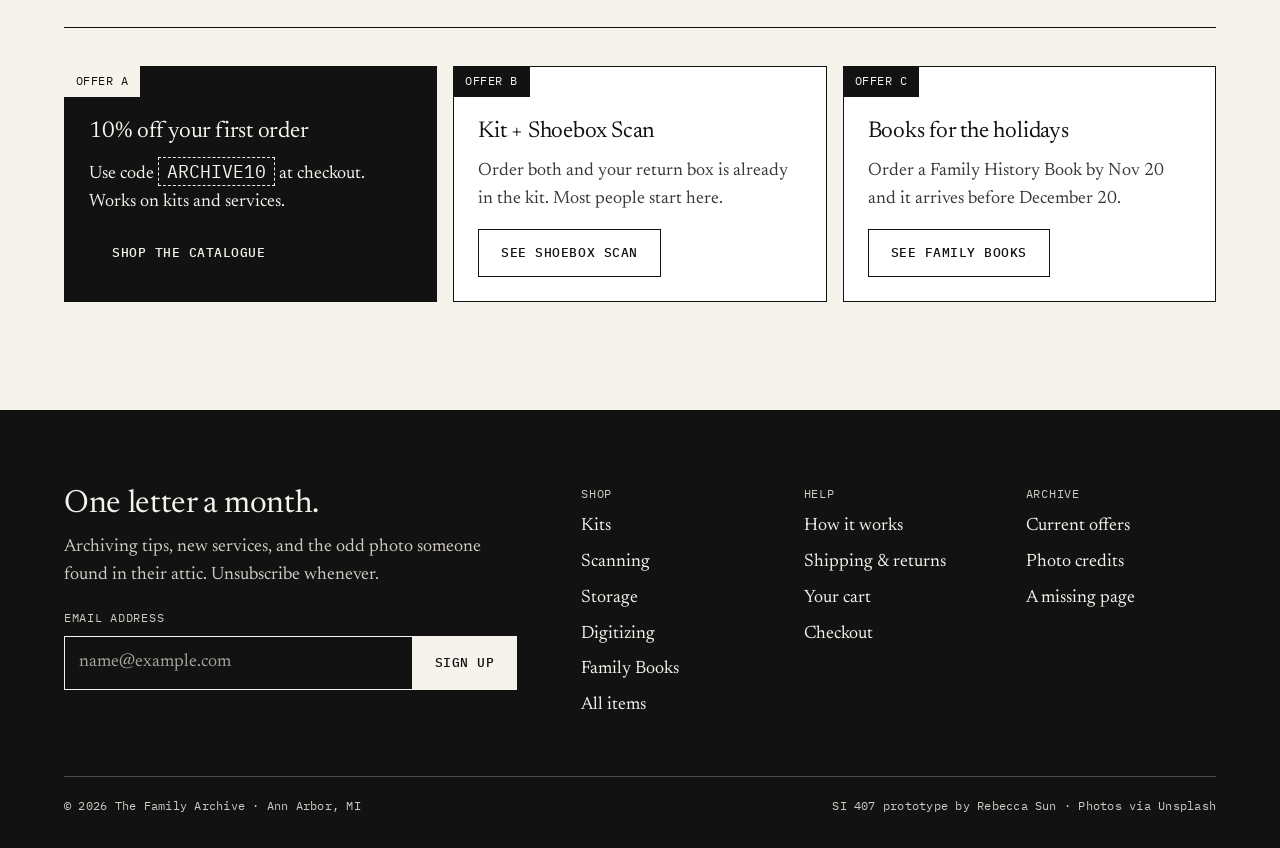
==== commit 10b02153: "Drop Figtree for Newsreader body text, remove em dashes Co-Authored-By: Claude Opus 5.5 <noreply@ant" ====
--- a/index.html
+++ b/index.html
@@ -8,7 +8,7 @@
 <link rel="icon" href="data:image/svg+xml,%3Csvg xmlns='http://www.w3.org/2000/svg' viewBox='0 0 32 32'%3E%3Crect width='32' height='32' fill='%23121212'/%3E%3Ctext x='16' y='21' font-family='monospace' font-size='13' fill='%23F6F3EC' text-anchor='middle'%3EFA%3C/text%3E%3C/svg%3E">
 <link rel="preconnect" href="https://fonts.googleapis.com">
 <link rel="preconnect" href="https://fonts.gstatic.com" crossorigin>
-<link rel="stylesheet" href="https://fonts.googleapis.com/css2?family=Figtree:wght@400;500;600&family=IBM+Plex+Mono:wght@400;500&family=Newsreader:opsz,wght@6..72,400;6..72,500&display=swap">
+<link rel="stylesheet" href="https://fonts.googleapis.com/css2?family=IBM+Plex+Mono:wght@400;500&family=Newsreader:opsz,wght@6..72,400;6..72,500&display=swap">
 <link rel="stylesheet" href="css/styles.css">
 <script src="js/catalog.js" defer></script>
 <script src="js/main.js" defer></script>
@@ -44,7 +44,7 @@
       <div>
         <p class="eyebrow"><span class="index">No. 00</span> Family archiving, by mail</p>
         <h1 id="hero-title">Every photo, letter and reel preserved for the next generation.</h1>
-        <p class="lede">Start with a kit to sort what you have. Send us the box when you&rsquo;re ready and we&rsquo;ll scan, restore, and file it all &mdash; then send the originals back.</p>
+        <p class="lede">Start with a kit to sort what you have. Send us the box when you&rsquo;re ready and we&rsquo;ll scan, restore, and file it all, then send the originals back.</p>
         <div class="btn-row">
           <a class="btn btn--primary" href="product.html?id=FA-K01">Start your archive</a>
           <a class="btn btn--secondary" href="#how">See how it works</a>
@@ -52,7 +52,7 @@
       </div>
       <figure class="figure">
         <div class="figure__frame"><img src="assets/img/hero-family-prints.jpg" alt="Old black-and-white family snapshots spread on a white sheet next to a small wooden frame" width="1200" height="960" decoding="async"></div>
-        <figcaption class="fig"><span>FIG. 01 &mdash; Prints, c. 1962</span><span>Box 14</span></figcaption>
+        <figcaption class="fig"><span>FIG. 01: Prints, c. 1962</span><span>Box 14</span></figcaption>
       </figure>
     </div>
     <dl class="hero__index">
@@ -90,7 +90,7 @@
       <li class="step"><span class="step__no">01</span><h3>Order your kit</h3><p>Pick a size based on roughly how much you have. It ships in 2&ndash;3 days.</p></li>
       <li class="step"><span class="step__no">02</span><h3>Pack your memories</h3><p>Sleeve the prints, box the letters, fill out the inventory sheet. No sorting perfection needed.</p></li>
       <li class="step"><span class="step__no">03</span><h3>We scan &amp; restore</h3><p>Send it in the prepaid, insured box. We scan everything and fix dust, scratches, and fading.</p></li>
-      <li class="step"><span class="step__no">04</span><h3>Receive your archive</h3><p>You get an online gallery, a USB drive, and your originals back &mdash; filed and labeled.</p></li>
+      <li class="step"><span class="step__no">04</span><h3>Receive your archive</h3><p>You get an online gallery, a USB drive, and your originals back, filed and labeled.</p></li>
     </ol>
   </div>
 </section>
@@ -99,7 +99,7 @@
   <div class="container feature">
     <figure class="figure">
       <div class="figure__frame"><img src="assets/img/prints-wicker-basket.jpg" alt="A basket of old black-and-white photographs, a wedding portrait on top" width="1200" height="800" loading="lazy" decoding="async"></div>
-      <figcaption class="fig"><span>FIG. 02 &mdash; Wedding prints, c. 1950</span><span>Unsorted</span></figcaption>
+      <figcaption class="fig"><span>FIG. 02: Wedding prints, c. 1950</span><span>Unsorted</span></figcaption>
     </figure>
     <div>
       <p class="eyebrow"><span class="index">No. 03</span> Services</p>
--- a/css/styles.css
+++ b/css/styles.css
@@ -1,5 +1,5 @@
 /* ==========================================================================
-   The Family Archive — Archival & Monochromatic
+   The Family Archive: Archival & Monochromatic
    Tokens match the shared Figma spec. Flat, square, hairline rules.
    ========================================================================== */
 
@@ -21,7 +21,7 @@
   --paper-50: #F6F3EC;
   --paper-100: #EDE7DA;
   --paper-200: #E0D7C4;
-  /* Red — errors + sold-out stamp only */
+  /* Red: errors + sold-out stamp only */
   --red-600: #B3261E;
   --red-50: #FBEAE8;
 
@@ -40,14 +40,13 @@
 
   /* Type */
   --font-serif: "Newsreader", Georgia, "Times New Roman", serif;
-  --font-sans: "Figtree", system-ui, -apple-system, "Segoe UI", sans-serif;
   --font-mono: "IBM Plex Mono", ui-monospace, Menlo, Consolas, monospace;
   --fs-h1: clamp(2.25rem, 1.6rem + 2.6vw, 3.5rem);   /* 36 → 56 */
   --fs-h2: clamp(1.875rem, 1.5rem + 1.6vw, 2.75rem); /* 30 → 44 */
   --fs-h3: clamp(1.5rem, 1.3rem + 0.9vw, 2rem);      /* 24 → 32 */
   --fs-h4: clamp(1.25rem, 1.15rem + 0.35vw, 1.5rem); /* 20 → 24 */
-  --fs-body: clamp(1rem, 0.95rem + 0.2vw, 1.125rem); /* 16 → 18 */
-  --fs-small: 0.875rem;
+  --fs-body: clamp(1.0625rem, 1.03rem + 0.12vw, 1.125rem); /* 17 → 18 */
+  --fs-small: 0.9375rem; /* 15 */
   --fs-mono: 0.8125rem;
   --fs-mono-sm: 0.75rem;
 
@@ -67,9 +66,9 @@
   margin: 0;
   background: var(--bg-page);
   color: var(--text-body);
-  font-family: var(--font-sans);
+  font-family: var(--font-serif);
   font-size: var(--fs-body);
-  line-height: 1.5;
+  line-height: 1.55;
   overflow-x: hidden;
 }
 body.drawer-open, body.sheet-open { overflow: hidden; }
@@ -224,7 +223,7 @@
 .icon-btn svg { width: 18px; height: 18px; }
 .count-badge {
   display: inline-flex; align-items: center; justify-content: center; min-width: 20px; height: 20px; padding: 0 5px;
-  background: var(--grey-950); color: var(--paper-50); font-size: 0.6875rem;
+  background: var(--grey-950); color: var(--paper-50); font-family: var(--font-mono); font-size: 0.6875rem;
 }
 
 .nav-drawer {
@@ -349,7 +348,7 @@
   padding: 14px 16px; background: var(--bg-card); border: 1px solid var(--rule);
 }
 .option__dot { width: 18px; height: 18px; border: 1px solid var(--border); border-radius: 50%; display: grid; place-content: center; grid-row: span 2; }
-.option__name { font-weight: 600; color: var(--text-title); }
+.option__name { font-weight: 500; color: var(--text-title); }
 .option__detail { grid-column: 2; font-size: var(--fs-small); color: var(--text-muted); }
 .option__price { font-family: var(--font-mono); font-size: var(--fs-mono); color: var(--text-title); grid-row: 1 / span 2; grid-column: 3; }
 .option input:checked + .option__box { border-color: var(--border); box-shadow: inset 0 0 0 1px var(--border); }
@@ -584,7 +583,7 @@
 .totals dt { color: var(--text-body); }
 .totals dd { margin: 0; font-family: var(--font-mono); color: var(--text-title); text-align: right; }
 .totals .grand { border-top: 1px solid var(--border); padding-top: 12px; margin-top: 4px; }
-.totals .grand dt { font-weight: 600; color: var(--text-title); }
+.totals .grand dt { font-weight: 500; color: var(--text-title); }
 .totals .grand dd { font-size: 1.125rem; font-weight: 500; }
 .promo-row { display: flex; }
 .promo-row .input { border-right: 0; min-width: 0; }
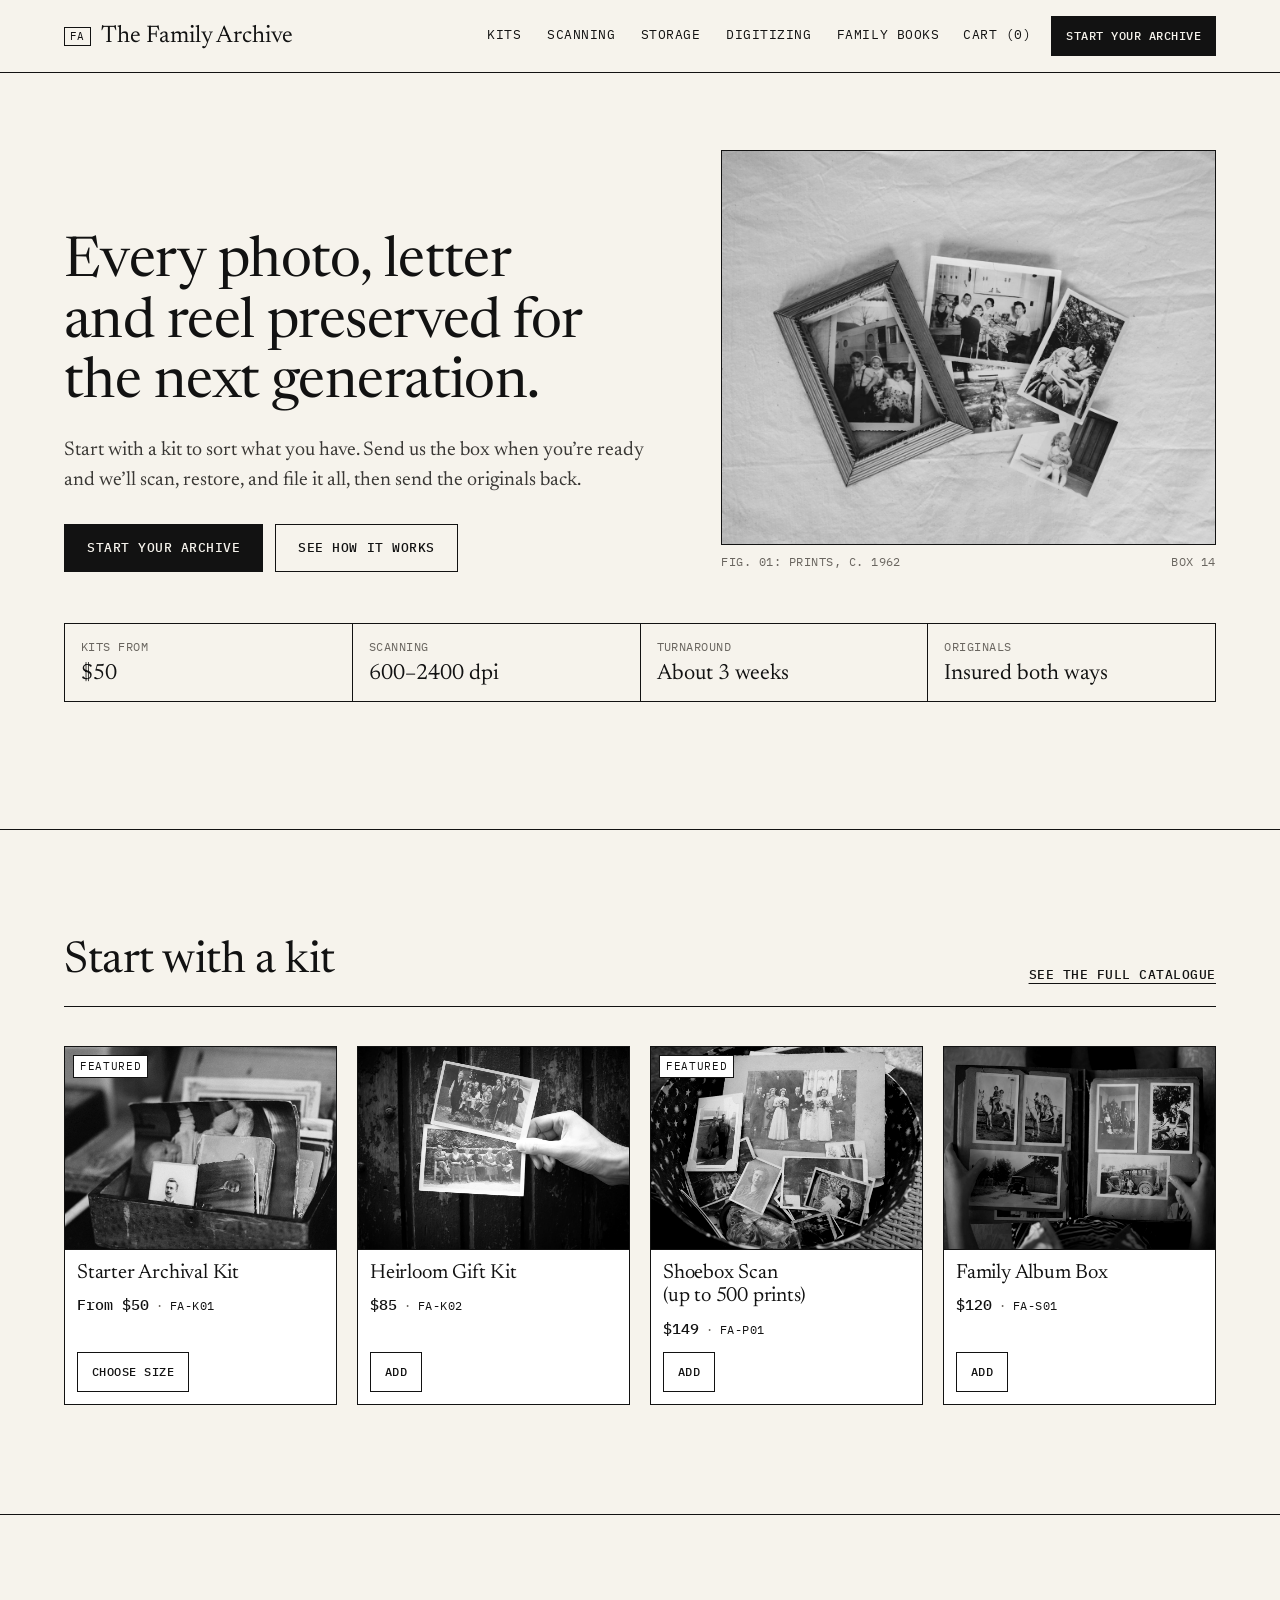
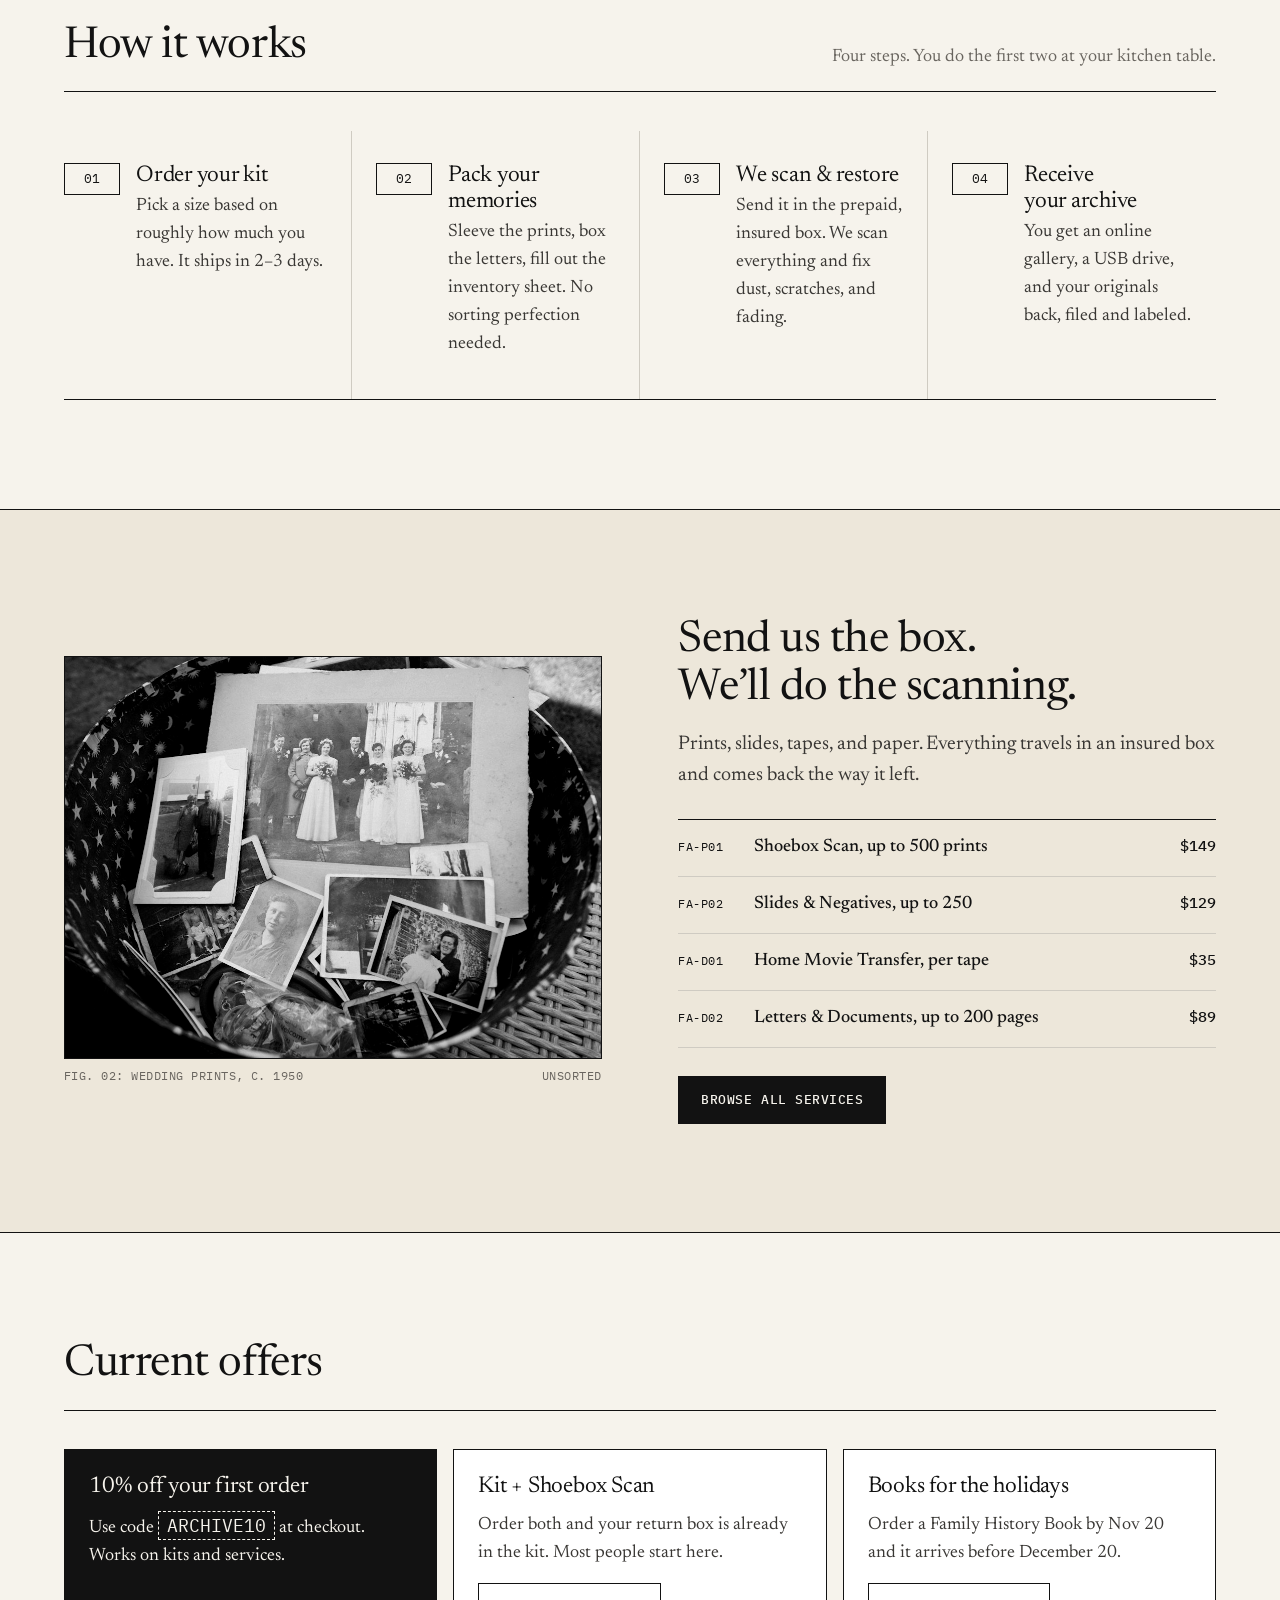
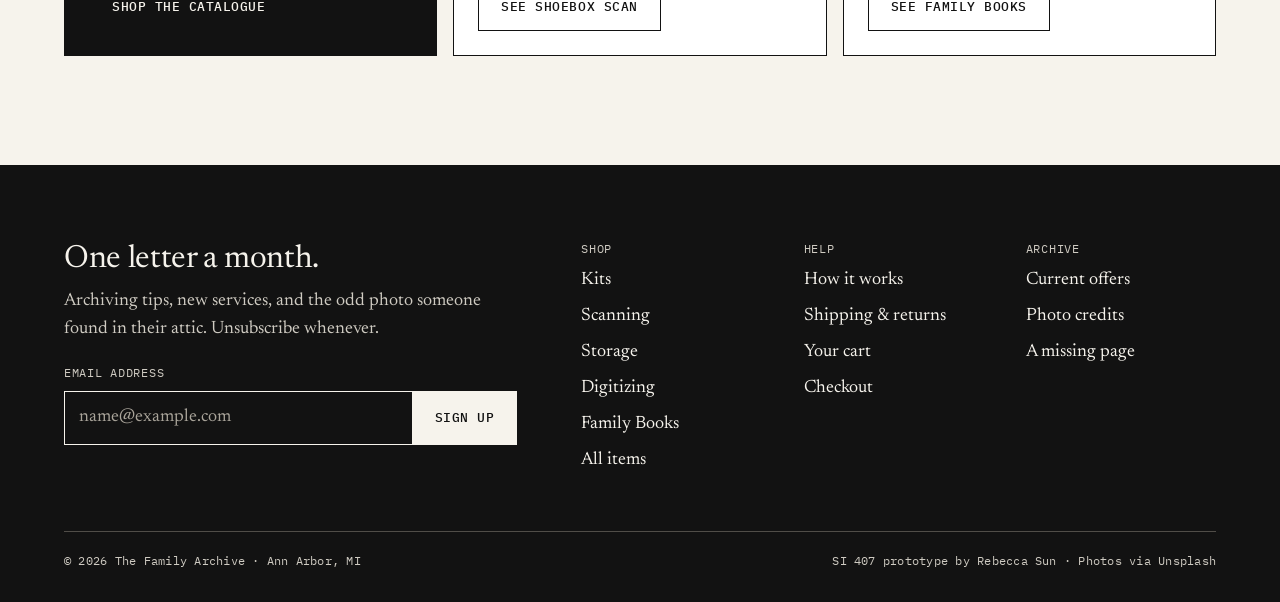
==== commit a0a9de26: "Remove eyebrow labels; catalog numbers move into meta lines Headings now lead each section with no m" ====
--- a/index.html
+++ b/index.html
@@ -42,7 +42,6 @@
   <div class="container">
     <div class="hero__grid">
       <div>
-        <p class="eyebrow"><span class="index">No. 00</span> Family archiving, by mail</p>
         <h1 id="hero-title">Every photo, letter and reel preserved for the next generation.</h1>
         <p class="lede">Start with a kit to sort what you have. Send us the box when you&rsquo;re ready and we&rsquo;ll scan, restore, and file it all, then send the originals back.</p>
         <div class="btn-row">
@@ -68,7 +67,6 @@
   <div class="container">
     <div class="section-head">
       <div>
-        <p class="eyebrow"><span class="index">No. 01</span> Start here</p>
         <h2 id="kits-title">Start with a kit</h2>
       </div>
       <a class="btn btn--tertiary" href="catalogue.html">See the full catalogue</a>
@@ -81,7 +79,6 @@
   <div class="container">
     <div class="section-head">
       <div>
-        <p class="eyebrow"><span class="index">No. 02</span> Process</p>
         <h2 id="how-title">How it works</h2>
       </div>
       <p class="muted">Four steps. You do the first two at your kitchen table.</p>
@@ -102,7 +99,6 @@
       <figcaption class="fig"><span>FIG. 02: Wedding prints, c. 1950</span><span>Unsorted</span></figcaption>
     </figure>
     <div>
-      <p class="eyebrow"><span class="index">No. 03</span> Services</p>
       <h2 id="services-title">Send us the box. We&rsquo;ll do the scanning.</h2>
       <p class="lede">Prints, slides, tapes, and paper. Everything travels in an insured box and comes back the way it left.</p>
       <ul class="ledger">
@@ -120,25 +116,21 @@
   <div class="container">
     <div class="section-head">
       <div>
-        <p class="eyebrow"><span class="index">No. 04</span> On file this month</p>
         <h2 id="offers-title">Current offers</h2>
       </div>
     </div>
     <div class="offers">
       <article class="offer offer--dark">
-        <span class="offer__tab">Offer A</span>
         <h3>10% off your first order</h3>
         <p>Use code <span class="code">ARCHIVE10</span> at checkout. Works on kits and services.</p>
         <a class="btn btn--primary" href="catalogue.html">Shop the catalogue</a>
       </article>
       <article class="offer">
-        <span class="offer__tab">Offer B</span>
         <h3>Kit + Shoebox Scan</h3>
         <p>Order both and your return box is already in the kit. Most people start here.</p>
         <a class="btn btn--secondary" href="product.html?id=FA-P01">See Shoebox Scan</a>
       </article>
       <article class="offer">
-        <span class="offer__tab">Offer C</span>
         <h3>Books for the holidays</h3>
         <p>Order a Family History Book by Nov 20 and it arrives before December 20.</p>
         <a class="btn btn--secondary" href="catalogue.html?cat=family-books">See Family Books</a>
--- a/css/styles.css
+++ b/css/styles.css
@@ -116,16 +116,10 @@
 .section--rule { border-top: 1px solid var(--border); }
 
 /* ---------- type utilities ---------- */
-.mono, .catno, .eyebrow, .fig, .price, .tag {
+.mono, .catno, .fig, .price, .tag {
   font-family: var(--font-mono);
   font-feature-settings: "zero" 0;
 }
-.eyebrow {
-  display: flex; align-items: center; gap: 12px; flex-wrap: wrap;
-  font-size: var(--fs-mono); text-transform: uppercase; letter-spacing: 0.04em;
-  color: var(--text-title); margin: 0 0 16px;
-}
-.eyebrow .index { border: 1px solid var(--border); padding: 2px 8px; }
 .lede { font-size: clamp(1.0625rem, 1rem + 0.3vw, 1.25rem); max-width: 38em; }
 .muted { color: var(--text-muted); }
 .catno { font-size: var(--fs-mono-sm); letter-spacing: 0.04em; color: var(--text-title); }
@@ -284,24 +278,27 @@
   position: relative; display: flex; flex-direction: column;
   background: var(--bg-card); border: 1px solid var(--border);
 }
-.card__top { display: flex; justify-content: space-between; align-items: center; gap: 8px; padding: 10px 12px; border-bottom: 1px solid var(--border); min-height: 41px; }
 .card__media { position: relative; aspect-ratio: 4 / 3; background: var(--grey-200); border-bottom: 1px solid var(--border); overflow: hidden; }
 .card__body { padding: 12px 12px 8px; flex: 1; }
-.card__cat { font-family: var(--font-mono); font-size: 0.6875rem; text-transform: uppercase; letter-spacing: 0.04em; color: var(--text-muted); margin-bottom: 6px; }
+.card__badge { position: absolute; top: 8px; left: 8px; z-index: 2; display: flex; }
+.card__badge .tag { background: var(--bg-card); }
+.card__badge .tag--solid { background: var(--grey-950); }
+.card__meta { margin-top: 8px; font-family: var(--font-mono); font-size: var(--fs-mono-sm); color: var(--text-muted); }
+.card__meta .price { font-size: 0.9375rem; }
 .card__title { font-size: clamp(1.0625rem, 1rem + 0.35vw, 1.375rem); line-height: 1.15; }
 .card__link { text-decoration: none; color: inherit; }
 .card__link::after { content: ""; position: absolute; inset: 0; z-index: 1; }
 .card__link:focus-visible { outline: none; }
 .card:has(.card__link:focus-visible) { outline: 2px solid var(--grey-950); outline-offset: 2px; }
 .card:hover .card__title { text-decoration: underline; text-underline-offset: 3px; text-decoration-thickness: 1px; }
-.card__foot { display: flex; justify-content: space-between; align-items: center; gap: 8px; padding: 8px 12px 12px; flex-wrap: wrap; }
+.card__foot { display: flex; align-items: center; gap: 8px; padding: 4px 12px 12px; }
 .card__foot .btn { position: relative; z-index: 2; }
 .card--soldout .card__title, .card--soldout .price { color: var(--text-muted); }
 @media (max-width: 599px) {
-  .card__top { padding: 8px; min-height: 37px; }
-  .card__top .tag { font-size: 0.625rem; padding: 1px 4px; }
+  .card__badge { top: 6px; left: 6px; }
+  .card__badge .tag { font-size: 0.625rem; padding: 1px 4px; }
   .card__body { padding: 10px 8px 6px; }
-  .card__foot { padding: 6px 8px 10px; }
+  .card__foot { padding: 4px 8px 10px; }
   .card__foot .btn { width: 100%; min-height: 40px; padding: 8px; }
 }
 
@@ -400,7 +397,7 @@
 /* ==========================================================================
    HOME
    ========================================================================== */
-.hero { padding: clamp(28px, 5vw, 88px) 0 var(--section-y); }
+.hero { padding: clamp(40px, 6vw, 88px) 0 var(--section-y); }
 .hero__grid { display: grid; gap: 32px; align-items: end; }
 .hero h1 { margin-bottom: 20px; max-width: 13em; }
 .hero .lede { margin-bottom: 28px; }
@@ -425,11 +422,9 @@
 @media (min-width: 700px) { .steps { grid-template-columns: repeat(2, 1fr); } .step { padding: 28px 24px 28px 0; } }
 @media (min-width: 1100px) {
   .steps { grid-template-columns: repeat(4, 1fr); border-bottom: 1px solid var(--border); }
-  .step { grid-template-columns: 1fr; border-bottom: 0; border-right: 1px solid var(--rule); padding: 32px 24px 40px; }
+  .step { border-bottom: 0; border-right: 1px solid var(--rule); padding: 32px 24px 40px; align-content: start; }
   .step:first-child { padding-left: 0; }
   .step:last-child { border-right: 0; }
-  .step__no { grid-row: auto; width: 48px; margin-bottom: 40px; }
-  .step p { grid-column: auto; }
 }
 
 .feature { display: grid; gap: 32px; align-items: start; }
@@ -440,24 +435,19 @@
 .ledger a { display: grid; grid-template-columns: 64px 1fr auto; gap: 12px; align-items: baseline; padding: 14px 0; text-decoration: none; color: var(--text-title); }
 .ledger a:hover .ledger__name { text-decoration: underline; }
 .ledger__name { font-weight: 500; }
-@media (max-width: 420px) { .ledger a { grid-template-columns: 1fr auto; } .ledger a .catno { grid-column: 1 / -1; } }
+@media (max-width: 420px) { .ledger a { grid-template-columns: 1fr auto; gap: 4px 12px; } .ledger a .catno { grid-column: 1; grid-row: 2; color: var(--text-muted); } .ledger a .price { grid-row: 1; grid-column: 2; } }
 @media (min-width: 900px) { .feature { grid-template-columns: 1fr 1fr; gap: clamp(40px, 6vw, 96px); align-items: center; } }
 
 .offers { display: grid; gap: 16px; grid-template-columns: repeat(auto-fit, minmax(min(100%, 280px), 1fr)); }
 .offer {
   position: relative; display: flex; flex-direction: column; gap: 12px;
-  background: var(--bg-card); border: 1px solid var(--border); padding: 24px; padding-top: 52px;
-}
-.offer__tab {
-  position: absolute; top: -1px; left: -1px; padding: 6px 12px; background: var(--grey-950); color: var(--paper-50);
-  font-family: var(--font-mono); font-size: var(--fs-mono-sm); letter-spacing: 0.04em; text-transform: uppercase;
+  background: var(--bg-card); border: 1px solid var(--border); padding: 24px;
 }
 .offer h3 { font-size: var(--fs-h4); }
 .offer .code { font-family: var(--font-mono); border: 1px dashed var(--border); padding: 2px 8px; color: var(--text-title); }
 .offer .btn { margin-top: auto; align-self: flex-start; }
 .offer--dark { background: var(--grey-950); color: var(--paper-50); }
 .offer--dark h3 { color: var(--paper-50); }
-.offer--dark .offer__tab { background: var(--paper-50); color: var(--grey-950); }
 .offer--dark .code { border-color: var(--paper-50); color: var(--paper-50); }
 
 /* ==========================================================================
@@ -536,6 +526,7 @@
 .thumb { width: 72px; height: 72px; padding: 0; border: 1px solid var(--rule); background: var(--grey-200); cursor: pointer; overflow: hidden; }
 .thumb[aria-pressed="true"] { border-color: var(--border); box-shadow: inset 0 0 0 1px var(--border); outline: 1px solid var(--border); outline-offset: 2px; }
 .pdp__info { display: grid; gap: 20px; align-content: start; }
+.pdp__head { display: grid; gap: 12px; }
 .pdp__meta { display: flex; flex-wrap: wrap; gap: 8px 12px; align-items: center; }
 .pdp__price { font-family: var(--font-mono); font-size: 1.375rem; color: var(--text-title); }
 .pdp__price small { font-size: var(--fs-mono-sm); color: var(--text-muted); margin-left: 8px; }
@@ -651,12 +642,6 @@
 .timeline p { grid-column: 2; }
 @media (min-width: 1000px) {
   .confirm { grid-template-columns: 5fr 7fr; align-items: start; gap: 64px; }
-  .timeline { grid-template-columns: repeat(4, 1fr); border-bottom: 1px solid var(--border); }
-  .timeline li { grid-template-columns: 1fr; border-bottom: 0; border-right: 1px solid var(--rule); padding: 24px 16px 32px; }
-  .timeline li:first-child { padding-left: 0; }
-  .timeline li:last-child { border-right: 0; }
-  .timeline .no { grid-row: auto; width: 40px; margin-bottom: 24px; }
-  .timeline .when, .timeline p { grid-column: auto; }
 }
 
 /* ==========================================================================
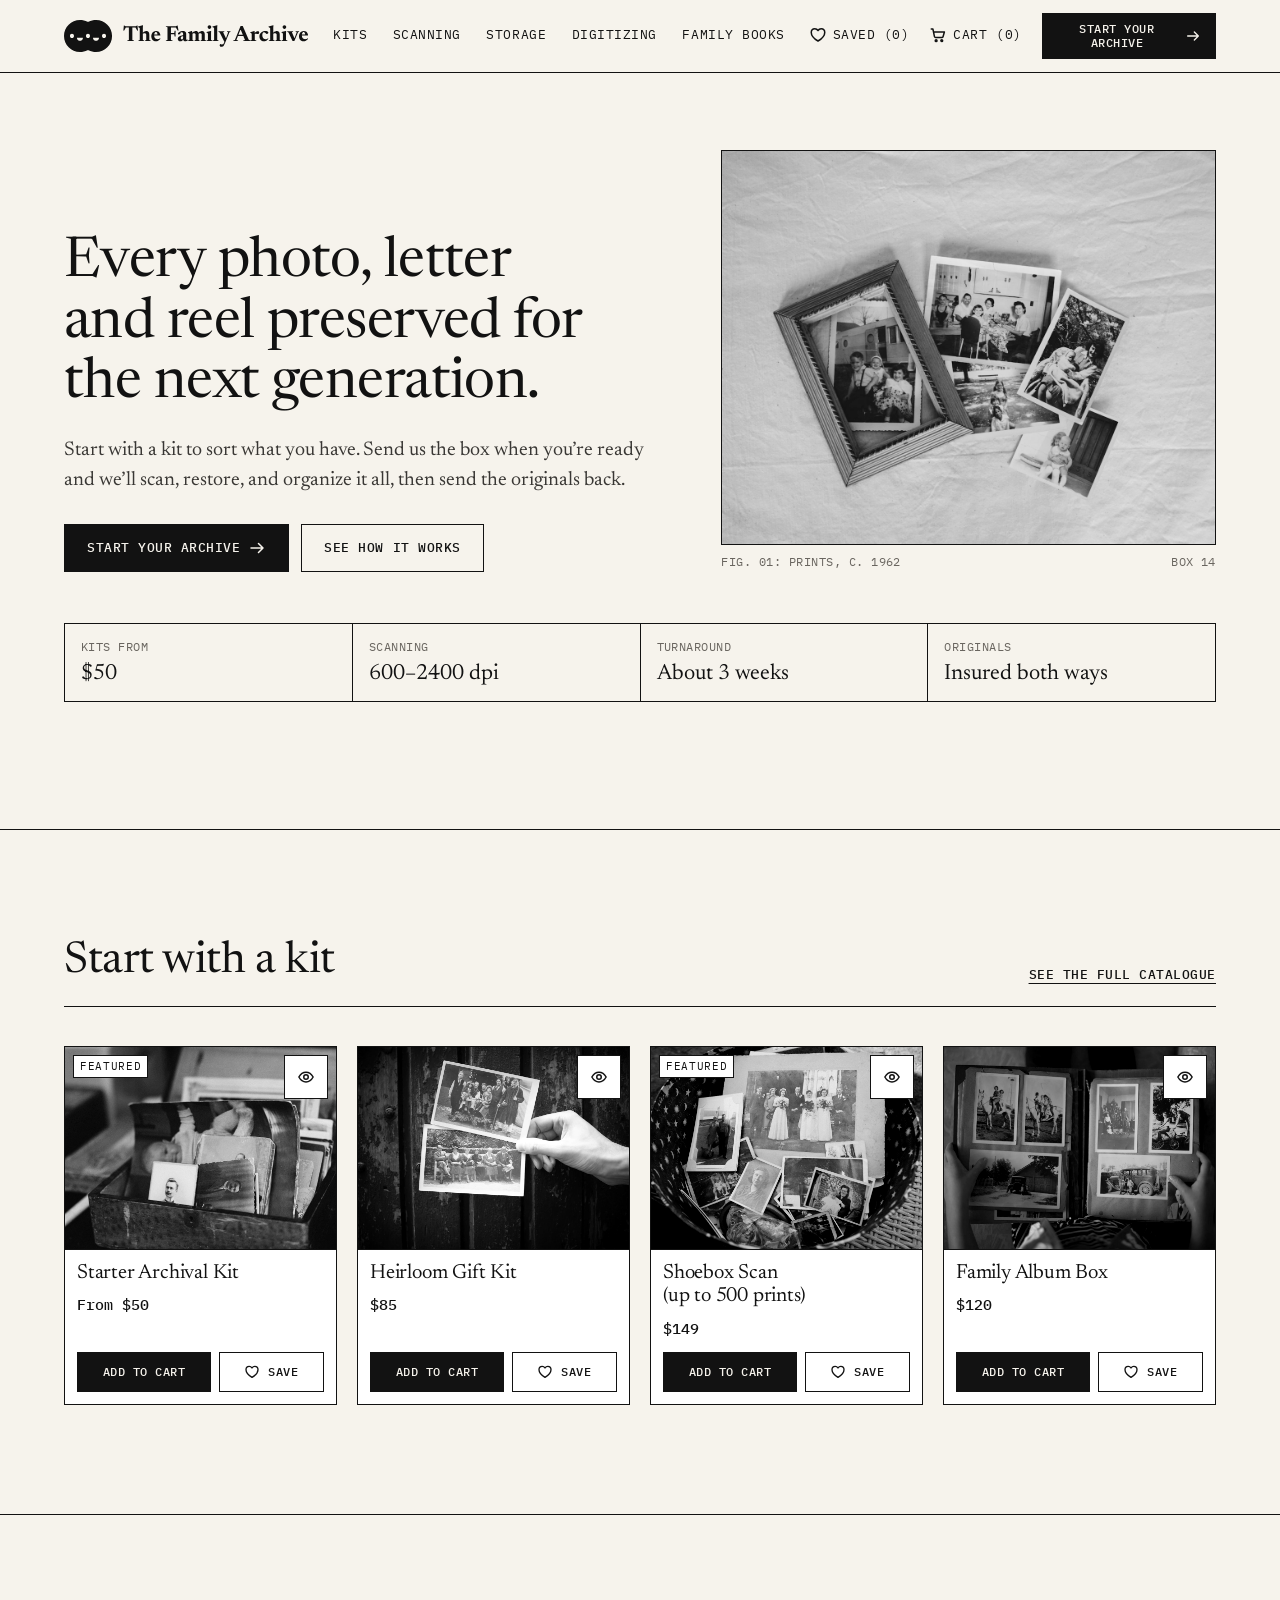
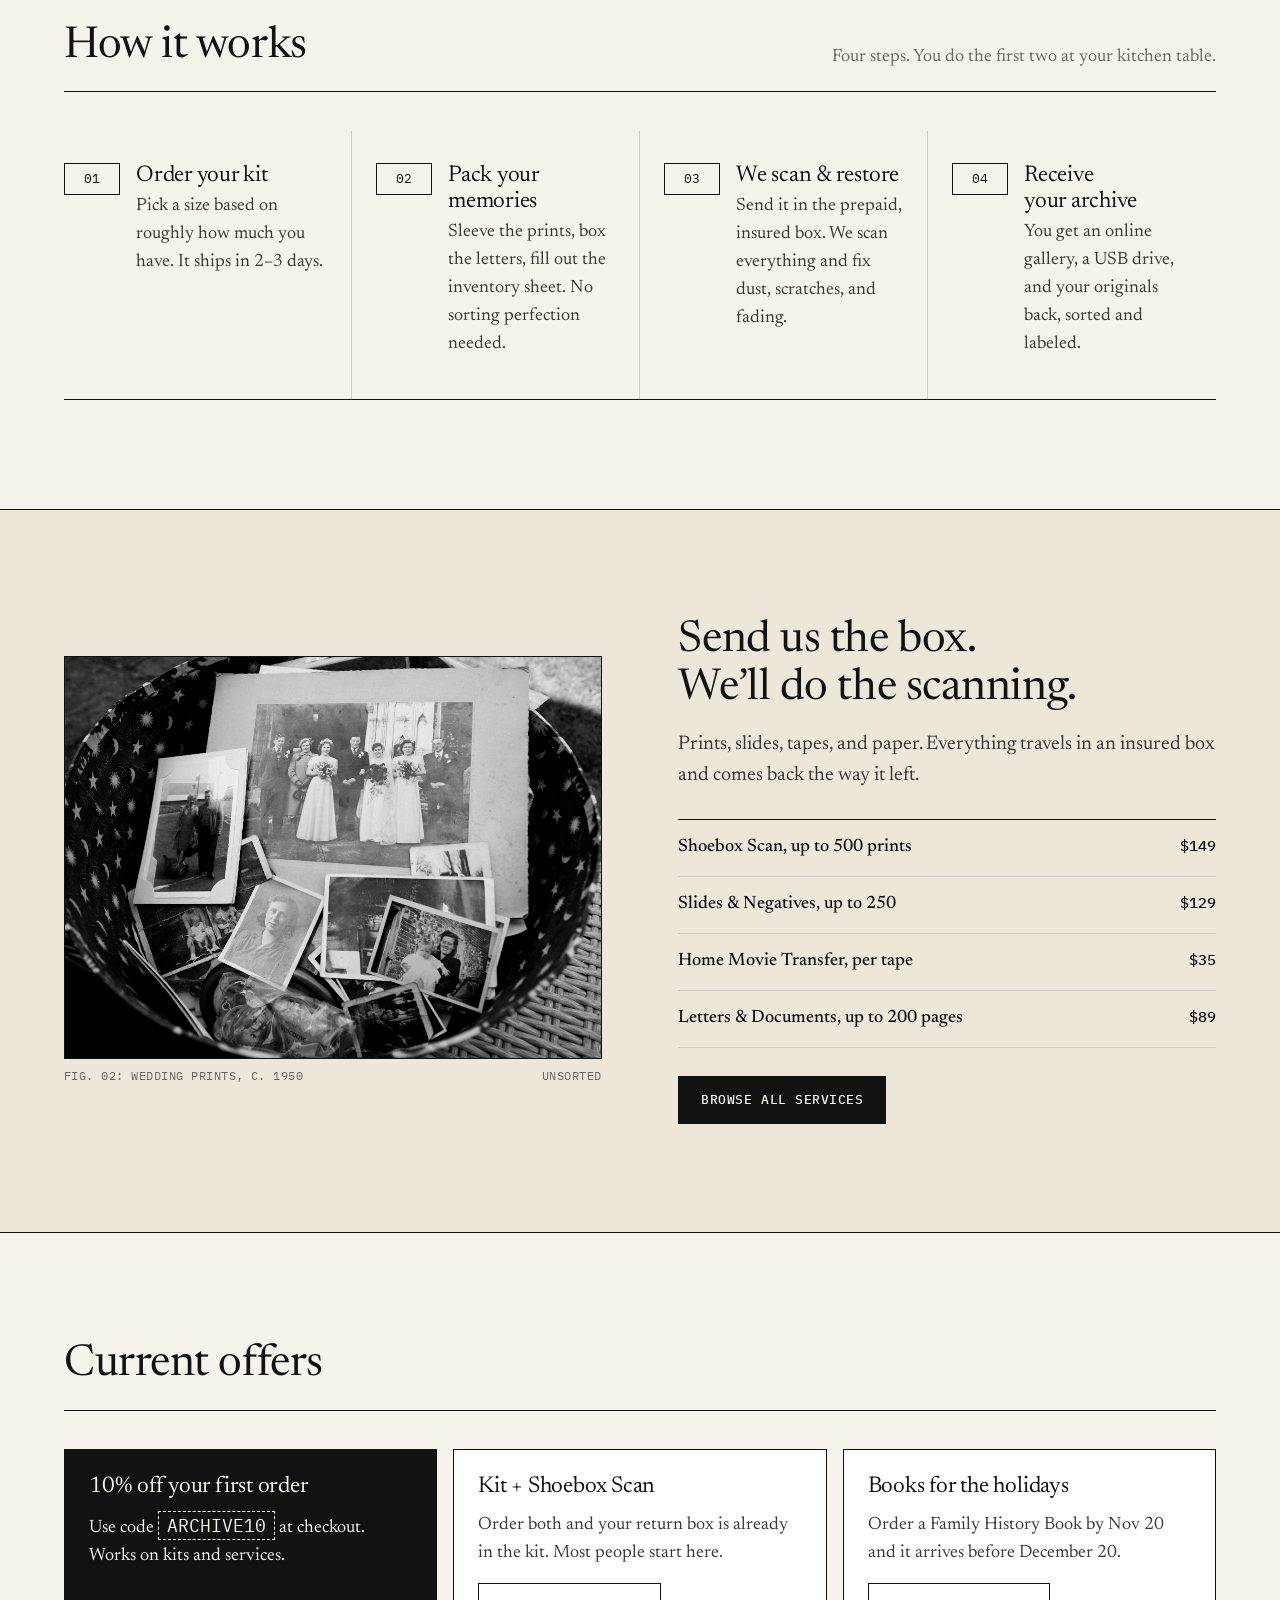
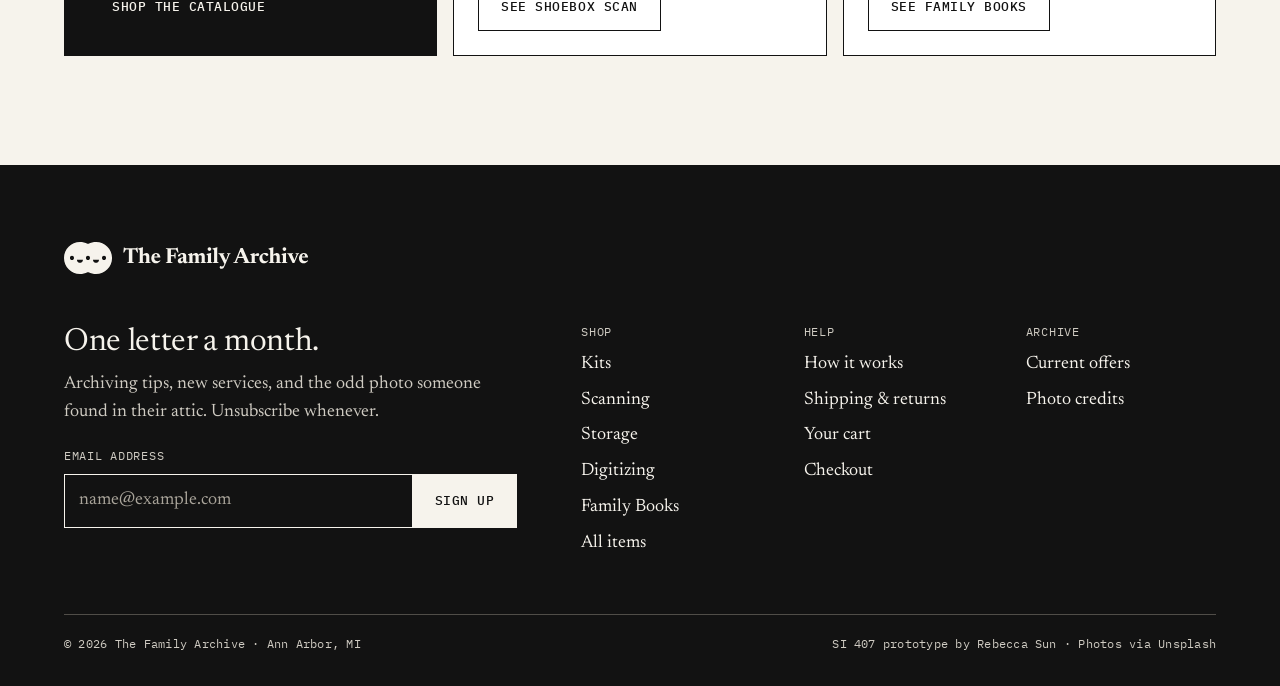
==== commit 8ded912b: "Figma logo + icons, card actions, saved for later, add-to-cart toast - Inline the Figma logo (full +" ====
--- a/index.html
+++ b/index.html
@@ -5,7 +5,7 @@
 <meta name="viewport" content="width=device-width, initial-scale=1">
 <title>The Family Archive</title>
 <meta name="description" content="Archival kits, scanning, storage, and family-history books. Preserve every photo, letter and reel.">
-<link rel="icon" href="data:image/svg+xml,%3Csvg xmlns='http://www.w3.org/2000/svg' viewBox='0 0 32 32'%3E%3Crect width='32' height='32' fill='%23121212'/%3E%3Ctext x='16' y='21' font-family='monospace' font-size='13' fill='%23F6F3EC' text-anchor='middle'%3EFA%3C/text%3E%3C/svg%3E">
+<link rel="icon" type="image/svg+xml" href="assets/logo-mark.svg">
 <link rel="preconnect" href="https://fonts.googleapis.com">
 <link rel="preconnect" href="https://fonts.gstatic.com" crossorigin>
 <link rel="stylesheet" href="https://fonts.googleapis.com/css2?family=IBM+Plex+Mono:wght@400;500&family=Newsreader:opsz,wght@6..72,400;6..72,500&display=swap">
@@ -14,24 +14,27 @@
 <script src="js/main.js" defer></script>
 </head>
 <body>
+<svg class="sprite" aria-hidden="true" focusable="false" width="0" height="0"><defs><symbol id="i-cart" viewBox="0 0 24 24" fill="none" stroke="currentColor" stroke-width="2" stroke-linecap="round" stroke-linejoin="round"><path d="M3 4H5.2L7.3 14.2C7.45 14.9 8.05 15.4 8.8 15.4H17.2C17.9 15.4 18.5 14.95 18.7 14.3L20.5 8H6.2"/><path d="M9.5 20.7C10.1627 20.7 10.7 20.1627 10.7 19.5C10.7 18.8372 10.1627 18.3 9.5 18.3C8.83726 18.3 8.3 18.8372 8.3 19.5C8.3 20.1627 8.83726 20.7 9.5 20.7Z"/><path d="M17 20.7C17.6627 20.7 18.2 20.1627 18.2 19.5C18.2 18.8372 17.6627 18.3 17 18.3C16.3373 18.3 15.8 18.8372 15.8 19.5C15.8 20.1627 16.3373 20.7 17 20.7Z"/></symbol><symbol id="i-search" viewBox="0 0 24 24" fill="none" stroke="currentColor" stroke-width="2" stroke-linecap="round" stroke-linejoin="round"><path d="M11 17.5C14.5899 17.5 17.5 14.5899 17.5 11C17.5 7.41015 14.5899 4.5 11 4.5C7.41015 4.5 4.5 7.41015 4.5 11C4.5 14.5899 7.41015 17.5 11 17.5Z"/><path d="M16 16L20.5 20.5"/></symbol><symbol id="i-eye" viewBox="0 0 24 24" fill="none" stroke="currentColor" stroke-width="2" stroke-linecap="round" stroke-linejoin="round"><path d="M2.5 12C2.5 12 6 5.5 12 5.5C18 5.5 21.5 12 21.5 12C21.5 12 18 18.5 12 18.5C6 18.5 2.5 12 2.5 12Z"/><path d="M12 15C13.6569 15 15 13.6569 15 12C15 10.3431 13.6569 9 12 9C10.3431 9 9 10.3431 9 12C9 13.6569 10.3431 15 12 15Z"/></symbol><symbol id="i-filter" viewBox="0 0 24 24" fill="none" stroke="currentColor" stroke-width="2" stroke-linecap="round" stroke-linejoin="round"><path d="M4 7H13M19 7H20M4 17H7M13 17H20"/><path d="M16 9.2C17.215 9.2 18.2 8.21508 18.2 7C18.2 5.78502 17.215 4.8 16 4.8C14.785 4.8 13.8 5.78502 13.8 7C13.8 8.21508 14.785 9.2 16 9.2Z"/><path d="M10 19.2C11.215 19.2 12.2 18.2151 12.2 17C12.2 15.785 11.215 14.8 10 14.8C8.78498 14.8 7.8 15.785 7.8 17C7.8 18.2151 8.78498 19.2 10 19.2Z"/></symbol><symbol id="i-heart" viewBox="0 0 24 24" fill="none" stroke="currentColor" stroke-width="2" stroke-linecap="round" stroke-linejoin="round"><path d="M12 20C12 20 3 14.5 3 8.5C3 5.5 5.2 3.5 7.8 3.5C9.6 3.5 11.1 4.5 12 6C12.9 4.5 14.4 3.5 16.2 3.5C18.8 3.5 21 5.5 21 8.5C21 14.5 12 20 12 20Z"/></symbol><symbol id="i-heart-filled" viewBox="0 0 24 24" fill="none" stroke="currentColor" stroke-width="2" stroke-linecap="round" stroke-linejoin="round"><path fill="currentColor" d="M12 20C12 20 3 14.5 3 8.5C3 5.5 5.2 3.5 7.8 3.5C9.6 3.5 11.1 4.5 12 6C12.9 4.5 14.4 3.5 16.2 3.5C18.8 3.5 21 5.5 21 8.5C21 14.5 12 20 12 20Z"/></symbol><symbol id="i-plus" viewBox="0 0 24 24" fill="none" stroke="currentColor" stroke-width="2" stroke-linecap="round" stroke-linejoin="round"><path d="M12 5V19M5 12H19"/></symbol><symbol id="i-minus" viewBox="0 0 24 24" fill="none" stroke="currentColor" stroke-width="2" stroke-linecap="round" stroke-linejoin="round"><path d="M5 12H19"/></symbol><symbol id="i-check" viewBox="0 0 24 24" fill="none" stroke="currentColor" stroke-width="2" stroke-linecap="round" stroke-linejoin="round"><path d="M4 12L9 17L20 6"/></symbol><symbol id="i-arrow-right" viewBox="0 0 24 24" fill="none" stroke="currentColor" stroke-width="2" stroke-linecap="round" stroke-linejoin="round"><path d="M4 12H20M14 18L20 12L14 6"/></symbol><symbol id="i-close" viewBox="0 0 24 24" fill="none" stroke="currentColor" stroke-width="2" stroke-linecap="round" stroke-linejoin="round"><path d="M6.34 6.34L17.66 17.66M17.66 6.34L6.34 17.66"/></symbol><symbol id="i-chevron-down" viewBox="0 0 16 16" fill="none" stroke="currentColor" stroke-width="1.5" stroke-linecap="square"><path d="M3.5 6L8 10.5L12.5 6"/></symbol><symbol id="i-menu" viewBox="0 0 24 24" fill="none" stroke="currentColor" stroke-width="2" stroke-linecap="round" stroke-linejoin="round"><path d="M4 7H20M4 12H20M4 17H20"/></symbol></defs></svg>
 <a class="skip-link" href="#main">Skip to content</a>
 <header class="site-header">
   <div class="container site-header__inner">
-    <a class="logo" href="index.html"><span class="logo__mark" aria-hidden="true">FA</span><span class="logo__name">The Family Archive</span></a>
+    <a class="logo" href="index.html" aria-label="The Family Archive"><svg class="logo__full" width="245" height="32" viewBox="0 0 245 32" aria-hidden="true" focusable="false"><path fill="currentColor" d="M32.0566 0C40.8932 5.56635e-05 48.0566 7.16348 48.0566 16C48.0566 24.8365 40.8932 31.9999 32.0566 32C29.3542 32 26.8086 31.3294 24.5762 30.1465C24.3778 30.2123 24.1763 30.2471 23.9717 30.2471C23.7909 30.2471 23.6124 30.2204 23.4365 30.1689C21.2146 31.3375 18.6848 32 16 32C7.16344 32 0 24.8366 0 16C0 7.16344 7.16344 0 16 0C18.6847 0 21.2147 0.661629 23.4365 1.83008C23.6124 1.77862 23.791 1.75293 23.9717 1.75293C24.1762 1.75293 24.3779 1.78682 24.5762 1.85254C26.8085 0.669774 29.3544 0 32.0566 0ZM12.9473 17.8662C12.9473 18.2595 13.0243 18.6493 13.1748 19.0127C13.3253 19.3761 13.5461 19.7062 13.8242 19.9844C14.1025 20.2626 14.4333 20.4832 14.7969 20.6338C15.1604 20.7844 15.5499 20.8623 15.9434 20.8623C16.3368 20.8623 16.7263 20.7843 17.0898 20.6338C17.4534 20.4832 17.7843 20.2626 18.0625 19.9844C18.3406 19.7062 18.5614 19.3761 18.7119 19.0127C18.8624 18.6493 18.9394 18.2595 18.9395 17.8662H12.9473ZM29.0039 17.8662C29.004 18.2595 29.0809 18.6493 29.2314 19.0127C29.382 19.3761 29.6028 19.7062 29.8809 19.9844C30.1591 20.2626 30.49 20.4832 30.8535 20.6338C31.217 20.7844 31.6065 20.8623 32 20.8623C32.3935 20.8623 32.783 20.7844 33.1465 20.6338C33.51 20.4832 33.8409 20.2626 34.1191 19.9844C34.3972 19.7062 34.618 19.3761 34.7686 19.0127C34.9191 18.6493 34.996 18.2595 34.9961 17.8662H29.0039ZM7.97168 13.8516C6.84769 13.8516 5.93664 14.7627 5.93652 15.8867C5.93652 17.0108 6.84762 17.9218 7.97168 17.9219C9.09576 17.9219 10.0068 17.0108 10.0068 15.8867C10.0067 14.7627 9.0957 13.8516 7.97168 13.8516ZM23.9717 13.8516C22.8477 13.8516 21.9366 14.7627 21.9365 15.8867C21.9365 17.0108 22.8476 17.9218 23.9717 17.9219C25.0958 17.9219 26.0068 17.0108 26.0068 15.8867C26.0067 14.7627 25.0957 13.8516 23.9717 13.8516ZM40.0283 13.8516C38.9043 13.8516 37.9933 14.7627 37.9932 15.8867C37.9932 17.0108 38.9042 17.9219 40.0283 17.9219C41.1524 17.9218 42.0635 17.0108 42.0635 15.8867C42.0634 14.7627 41.1523 13.8516 40.0283 13.8516Z"/><path fill="currentColor" d="M64.874 6.887H68.35V19.889L69.967 20.527V21H63.268V20.527L64.874 19.889V6.887ZM72.365 7.503H60.595L61.992 7.129L60.023 10.693L59.352 10.561L59.836 5.38H60.221L62.135 6.447L60.848 6.183H72.112L71.21 6.447L73.113 5.38H73.498L73.982 10.561L73.322 10.693L71.353 7.129L72.365 7.503ZM81.0498 20.56L82.2158 20.065V14.763C82.2158 14.4257 82.1572 14.1507 82.0398 13.938C81.9225 13.718 81.7465 13.5567 81.5118 13.454C81.2772 13.3513 80.9765 13.3 80.6098 13.3C80.1698 13.3 79.7665 13.366 79.3998 13.498C79.0405 13.6227 78.7508 13.784 78.5308 13.982L78.1018 13.542C78.5785 13.0213 79.0075 12.5997 79.3888 12.277C79.7702 11.9543 80.1258 11.705 80.4558 11.529C80.7858 11.353 81.1122 11.232 81.4348 11.166C81.7575 11.1 82.0948 11.067 82.4468 11.067C83.4222 11.067 84.1445 11.364 84.6138 11.958C85.0832 12.5447 85.3178 13.4503 85.3178 14.675V19.999L86.6708 20.56V21H81.0498V20.56ZM80.1808 21H74.4168V20.56L75.7478 19.999V8.174C75.6305 8.02733 75.4948 7.89167 75.3408 7.767C75.1942 7.635 75.0182 7.50667 74.8128 7.382C74.6075 7.25733 74.3618 7.12533 74.0758 6.986V6.513L78.6848 5.27H79.0258L78.8498 7.734V19.999L80.1808 20.56V21ZM92.2061 11.067C93.0567 11.067 93.7791 11.2467 94.3731 11.606C94.9744 11.958 95.4437 12.4677 95.7811 13.135C96.1257 13.8023 96.3347 14.6053 96.4081 15.544H89.4341L89.4451 14.62L94.9671 14.334L93.4931 14.928C93.4637 14.2973 93.3904 13.773 93.2731 13.355C93.1557 12.937 92.9871 12.6253 92.7671 12.42C92.5471 12.2073 92.2721 12.101 91.9421 12.101C91.6047 12.101 91.3041 12.2037 91.0401 12.409C90.7761 12.607 90.5671 12.948 90.4131 13.432C90.2591 13.9087 90.1821 14.5723 90.1821 15.423C90.1821 16.2223 90.3214 16.9007 90.6001 17.458C90.8787 18.008 91.2711 18.426 91.7771 18.712C92.2904 18.998 92.8881 19.141 93.5701 19.141C93.8854 19.141 94.1787 19.1153 94.4501 19.064C94.7287 19.0053 95.0037 18.91 95.2751 18.778C95.5464 18.646 95.8214 18.4773 96.1001 18.272L96.4631 18.789C96.0597 19.2877 95.6307 19.7277 95.1761 20.109C94.7287 20.483 94.2521 20.7727 93.7461 20.978C93.2401 21.1833 92.6974 21.286 92.1181 21.286C91.1427 21.286 90.2921 21.0733 89.5661 20.648C88.8401 20.2153 88.2754 19.625 87.8721 18.877C87.4687 18.129 87.2671 17.282 87.2671 16.336C87.2671 15.3827 87.4577 14.5063 87.8391 13.707C88.2204 12.9077 88.7777 12.2697 89.5111 11.793C90.2517 11.309 91.1501 11.067 92.2061 11.067ZM111.615 10.704L111.571 13.641L111.615 16.567H110.592L110.262 14.301L105.257 14.279V12.992L110.262 12.97L110.592 10.704H111.615ZM113.287 5.446H113.595L114.508 10.506L113.892 10.649L111.461 6.997L112.715 7.503H105.037V6.183H111.923L113.287 5.446ZM106.951 6.183V19.9L108.557 20.527V21H101.869V20.527L103.475 19.9V7.294L101.869 6.656V6.183H106.951ZM119.582 14.95L119.637 15.885C119.029 16.0317 118.534 16.1857 118.152 16.347C117.778 16.5083 117.485 16.677 117.272 16.853C117.067 17.029 116.928 17.216 116.854 17.414C116.781 17.612 116.744 17.8283 116.744 18.063C116.744 18.5397 116.847 18.888 117.052 19.108C117.258 19.3207 117.525 19.427 117.855 19.427C118.09 19.427 118.299 19.3647 118.482 19.24C118.673 19.1153 118.823 18.9503 118.933 18.745C119.043 18.5323 119.098 18.2977 119.098 18.041V13.773C119.098 13.3403 118.977 12.9957 118.735 12.739C118.493 12.4823 118.112 12.354 117.591 12.354C117.371 12.354 117.144 12.376 116.909 12.42C116.675 12.464 116.462 12.5227 116.271 12.596L116.656 11.859C116.605 12.2843 116.55 12.6327 116.491 12.904C116.44 13.1753 116.385 13.3917 116.326 13.553C116.268 13.707 116.194 13.8317 116.106 13.927C115.989 14.059 115.824 14.169 115.611 14.257C115.399 14.345 115.171 14.389 114.929 14.389C114.607 14.389 114.357 14.3303 114.181 14.213C114.005 14.0883 113.917 13.916 113.917 13.696C113.917 13.388 114.057 13.08 114.335 12.772C114.621 12.464 115.003 12.1853 115.479 11.936C115.956 11.6793 116.488 11.4777 117.074 11.331C117.668 11.177 118.277 11.1 118.9 11.1C119.751 11.1 120.415 11.2283 120.891 11.485C121.375 11.7417 121.713 12.101 121.903 12.563C122.101 13.0177 122.2 13.5493 122.2 14.158V18.976C122.2 19.1593 122.226 19.3133 122.277 19.438C122.329 19.5627 122.406 19.6543 122.508 19.713C122.611 19.7717 122.739 19.801 122.893 19.801C123.033 19.801 123.187 19.779 123.355 19.735C123.524 19.6837 123.696 19.603 123.872 19.493V20.175C123.476 20.5197 123.055 20.791 122.607 20.989C122.167 21.187 121.746 21.286 121.342 21.286C120.844 21.286 120.437 21.1907 120.121 21C119.813 20.802 119.586 20.5307 119.439 20.186C119.293 19.834 119.212 19.427 119.197 18.965L119.307 18.932C119.168 19.4527 118.959 19.889 118.68 20.241C118.409 20.593 118.086 20.8533 117.712 21.022C117.338 21.198 116.924 21.286 116.469 21.286C115.67 21.286 115.017 21.0733 114.511 20.648C114.013 20.2227 113.763 19.5847 113.763 18.734C113.763 18.3307 113.844 17.964 114.005 17.634C114.174 17.2967 114.467 16.9777 114.885 16.677C115.311 16.3763 115.901 16.0867 116.656 15.808C117.419 15.5293 118.394 15.2433 119.582 14.95ZM128.501 13.311V20.065L129.546 20.56V21H124.068V20.56L125.399 19.999V13.773C125.23 13.5457 125.036 13.355 124.816 13.201C124.596 13.0397 124.314 12.8857 123.969 12.739V12.343L127.632 11.056H127.973L128.501 13.311ZM134.639 14.268V20.065L135.684 20.56V21H130.492V20.56L131.537 20.065V14.576C131.537 14.2607 131.482 14.0077 131.372 13.817C131.262 13.619 131.097 13.476 130.877 13.388C130.657 13.2927 130.386 13.245 130.063 13.245C129.674 13.245 129.311 13.3 128.974 13.41C128.637 13.52 128.365 13.6703 128.16 13.861L127.753 13.421C128.208 12.9297 128.615 12.53 128.974 12.222C129.341 11.914 129.682 11.6793 129.997 11.518C130.312 11.3493 130.624 11.232 130.932 11.166C131.24 11.1 131.563 11.067 131.9 11.067C132.531 11.067 133.048 11.1953 133.451 11.452C133.854 11.7087 134.151 12.0753 134.342 12.552C134.54 13.0287 134.639 13.6007 134.639 14.268ZM140.777 14.477V19.999L142.13 20.56V21H136.641V20.56L137.686 20.065V14.576C137.686 14.2607 137.627 14.0077 137.51 13.817C137.4 13.619 137.235 13.476 137.015 13.388C136.795 13.2927 136.524 13.245 136.201 13.245C135.812 13.245 135.449 13.3 135.112 13.41C134.782 13.52 134.511 13.6703 134.298 13.861L133.902 13.421C134.349 12.9297 134.753 12.53 135.112 12.222C135.479 11.914 135.82 11.6793 136.135 11.518C136.458 11.3493 136.769 11.232 137.07 11.166C137.378 11.1 137.701 11.067 138.038 11.067C138.984 11.067 139.677 11.3567 140.117 11.936C140.557 12.508 140.777 13.355 140.777 14.477ZM145.442 8.878C144.907 8.878 144.474 8.70567 144.144 8.361C143.814 8.009 143.649 7.57633 143.649 7.063C143.649 6.54967 143.814 6.12433 144.144 5.787C144.474 5.44233 144.907 5.27 145.442 5.27C145.992 5.27 146.428 5.44233 146.751 5.787C147.081 6.12433 147.246 6.54967 147.246 7.063C147.246 7.57633 147.081 8.009 146.751 8.361C146.428 8.70567 145.992 8.878 145.442 8.878ZM147.158 11.056L147.048 13.355V19.999L148.379 20.56V21H142.604V20.56L143.935 19.999V13.597C143.832 13.4577 143.708 13.3293 143.561 13.212C143.414 13.0873 143.253 12.97 143.077 12.86C142.901 12.7427 142.71 12.6363 142.505 12.541V12.123L146.696 11.056H147.158ZM153.204 19.999L154.546 20.56V21H148.771V20.56L150.102 19.999V8.163C149.984 8.01633 149.849 7.88067 149.695 7.756C149.548 7.624 149.372 7.49567 149.167 7.371C148.961 7.24633 148.716 7.11433 148.43 6.975V6.513L153.039 5.27H153.391L153.204 7.613V19.999ZM162.194 18.855L160.687 22.419L155.704 12.387L154.406 11.837V11.353H160.379V11.848L159.147 12.266L162.194 18.855ZM157.299 26.775C156.822 26.775 156.426 26.643 156.111 26.379C155.803 26.1223 155.649 25.7667 155.649 25.312C155.649 25.0627 155.7 24.85 155.803 24.674C155.905 24.498 156.03 24.3623 156.177 24.267C156.323 24.1717 156.463 24.124 156.595 24.124C156.719 24.124 156.848 24.1533 156.98 24.212C157.119 24.2707 157.28 24.3293 157.464 24.388C157.647 24.454 157.867 24.487 158.124 24.487C158.373 24.487 158.597 24.4467 158.795 24.366C159 24.2927 159.191 24.146 159.367 23.926C159.55 23.7133 159.741 23.398 159.939 22.98L161.193 20.285L161.754 18.91L164.119 12.222L162.964 11.848V11.353H166.55V11.848L165.472 12.244L161.039 23.09C160.628 24.0873 160.239 24.85 159.873 25.378C159.506 25.9133 159.121 26.28 158.718 26.478C158.314 26.676 157.841 26.775 157.299 26.775ZM173.22 16.083V14.807H180.7V16.083H173.22ZM184.726 19.867L186.354 20.527V21H179.182V20.527L180.997 19.889L176.311 8.801L176.795 8.779L172.373 19.889L174.1 20.527V21H169.216V20.527L170.899 19.889L176.575 6.106H178.753L184.726 19.867ZM193.887 11.177C194.349 11.177 194.679 11.3053 194.877 11.562C195.083 11.8187 195.185 12.1303 195.185 12.497C195.185 13.0103 195.024 13.399 194.701 13.663C194.379 13.9197 194.019 14.048 193.623 14.048C193.323 14.048 193.073 14.0187 192.875 13.96C192.685 13.894 192.501 13.828 192.325 13.762C192.157 13.696 191.955 13.663 191.72 13.663C191.552 13.663 191.383 13.685 191.214 13.729C191.053 13.773 190.892 13.8353 190.73 13.916C190.576 13.9967 190.426 14.103 190.279 14.235L190.048 13.663C190.444 13.223 190.818 12.849 191.17 12.541C191.522 12.2257 191.852 11.969 192.16 11.771C192.476 11.5657 192.776 11.4153 193.062 11.32C193.348 11.2247 193.623 11.177 193.887 11.177ZM190.796 13.289V19.955L192.314 20.56V21H186.363V20.56L187.694 19.999V13.773C187.577 13.6117 187.449 13.476 187.309 13.366C187.17 13.2487 187.012 13.1387 186.836 13.036C186.668 12.9333 186.477 12.8343 186.264 12.739V12.343L190.18 11.056H190.532L190.796 13.289ZM201.346 11.067C202.072 11.067 202.651 11.144 203.084 11.298C203.524 11.4447 203.843 11.639 204.041 11.881C204.239 12.1157 204.338 12.3687 204.338 12.64C204.338 12.8967 204.275 13.124 204.151 13.322C204.026 13.52 203.857 13.674 203.645 13.784C203.439 13.894 203.212 13.949 202.963 13.949C202.721 13.949 202.497 13.8903 202.292 13.773C202.094 13.6557 201.903 13.509 201.72 13.333C201.544 13.157 201.368 12.9847 201.192 12.816C201.023 12.64 200.851 12.4933 200.675 12.376C200.499 12.2587 200.315 12.2 200.125 12.2C199.809 12.2 199.512 12.299 199.234 12.497C198.955 12.6877 198.731 12.992 198.563 13.41C198.394 13.828 198.31 14.3817 198.31 15.071C198.31 15.9803 198.442 16.7393 198.706 17.348C198.97 17.9493 199.344 18.4003 199.828 18.701C200.319 18.9943 200.895 19.141 201.555 19.141C202.017 19.141 202.442 19.075 202.831 18.943C203.219 18.811 203.615 18.5873 204.019 18.272L204.415 18.778C203.945 19.372 203.48 19.8523 203.018 20.219C202.556 20.5857 202.083 20.8533 201.599 21.022C201.122 21.198 200.631 21.286 200.125 21.286C199.171 21.286 198.339 21.077 197.628 20.659C196.924 20.2337 196.377 19.658 195.989 18.932C195.6 18.1987 195.406 17.37 195.406 16.446C195.406 15.698 195.538 14.9977 195.802 14.345C196.073 13.6923 196.465 13.1203 196.979 12.629C197.492 12.1377 198.115 11.7563 198.849 11.485C199.582 11.2063 200.414 11.067 201.346 11.067ZM211.479 20.56L212.645 20.065V14.763C212.645 14.4257 212.586 14.1507 212.469 13.938C212.352 13.718 212.176 13.5567 211.941 13.454C211.706 13.3513 211.406 13.3 211.039 13.3C210.599 13.3 210.196 13.366 209.829 13.498C209.47 13.6227 209.18 13.784 208.96 13.982L208.531 13.542C209.008 13.0213 209.437 12.5997 209.818 12.277C210.199 11.9543 210.555 11.705 210.885 11.529C211.215 11.353 211.541 11.232 211.864 11.166C212.187 11.1 212.524 11.067 212.876 11.067C213.851 11.067 214.574 11.364 215.043 11.958C215.512 12.5447 215.747 13.4503 215.747 14.675V19.999L217.1 20.56V21H211.479V20.56ZM210.61 21H204.846V20.56L206.177 19.999V8.174C206.06 8.02733 205.924 7.89167 205.77 7.767C205.623 7.635 205.447 7.50667 205.242 7.382C205.037 7.25733 204.791 7.12533 204.505 6.986V6.513L209.114 5.27H209.455L209.279 7.734V19.999L210.61 20.56V21ZM220.424 8.878C219.889 8.878 219.456 8.70567 219.126 8.361C218.796 8.009 218.631 7.57633 218.631 7.063C218.631 6.54967 218.796 6.12433 219.126 5.787C219.456 5.44233 219.889 5.27 220.424 5.27C220.974 5.27 221.41 5.44233 221.733 5.787C222.063 6.12433 222.228 6.54967 222.228 7.063C222.228 7.57633 222.063 8.009 221.733 8.361C221.41 8.70567 220.974 8.878 220.424 8.878ZM222.14 11.056L222.03 13.355V19.999L223.361 20.56V21H217.586V20.56L218.917 19.999V13.597C218.814 13.4577 218.69 13.3293 218.543 13.212C218.396 13.0873 218.235 12.97 218.059 12.86C217.883 12.7427 217.692 12.6363 217.487 12.541V12.123L221.678 11.056H222.14ZM234.017 12.288L230.376 21.077H228.55L224.491 12.376L223.193 11.837V11.353H229.122V11.848L227.89 12.266L230.915 19.141L230.134 19.174L232.741 12.277L231.52 11.848V11.353H235.106V11.848L234.017 12.288ZM239.898 11.067C240.749 11.067 241.471 11.2467 242.065 11.606C242.667 11.958 243.136 12.4677 243.473 13.135C243.818 13.8023 244.027 14.6053 244.1 15.544H237.126L237.137 14.62L242.659 14.334L241.185 14.928C241.156 14.2973 241.083 13.773 240.965 13.355C240.848 12.937 240.679 12.6253 240.459 12.42C240.239 12.2073 239.964 12.101 239.634 12.101C239.297 12.101 238.996 12.2037 238.732 12.409C238.468 12.607 238.259 12.948 238.105 13.432C237.951 13.9087 237.874 14.5723 237.874 15.423C237.874 16.2223 238.014 16.9007 238.292 17.458C238.571 18.008 238.963 18.426 239.469 18.712C239.983 18.998 240.58 19.141 241.262 19.141C241.578 19.141 241.871 19.1153 242.142 19.064C242.421 19.0053 242.696 18.91 242.967 18.778C243.239 18.646 243.514 18.4773 243.792 18.272L244.155 18.789C243.752 19.2877 243.323 19.7277 242.868 20.109C242.421 20.483 241.944 20.7727 241.438 20.978C240.932 21.1833 240.39 21.286 239.81 21.286C238.835 21.286 237.984 21.0733 237.258 20.648C236.532 20.2153 235.968 19.625 235.564 18.877C235.161 18.129 234.959 17.282 234.959 16.336C234.959 15.3827 235.15 14.5063 235.531 13.707C235.913 12.9077 236.47 12.2697 237.203 11.793C237.944 11.309 238.842 11.067 239.898 11.067Z"/></svg><svg class="logo__mark" width="49" height="32" viewBox="0 0 49 32" aria-hidden="true" focusable="false"><path fill="currentColor" d="M32.0566 0C40.8932 5.56635e-05 48.0566 7.16348 48.0566 16C48.0566 24.8365 40.8932 31.9999 32.0566 32C29.3542 32 26.8086 31.3294 24.5762 30.1465C24.3778 30.2123 24.1763 30.2471 23.9717 30.2471C23.7909 30.2471 23.6124 30.2204 23.4365 30.1689C21.2146 31.3375 18.6848 32 16 32C7.16344 32 0 24.8366 0 16C0 7.16344 7.16344 0 16 0C18.6847 0 21.2147 0.661629 23.4365 1.83008C23.6124 1.77862 23.791 1.75293 23.9717 1.75293C24.1762 1.75293 24.3779 1.78682 24.5762 1.85254C26.8085 0.669774 29.3544 0 32.0566 0ZM12.9473 17.8662C12.9473 18.2595 13.0243 18.6493 13.1748 19.0127C13.3253 19.3761 13.5461 19.7062 13.8242 19.9844C14.1025 20.2626 14.4333 20.4832 14.7969 20.6338C15.1604 20.7844 15.5499 20.8623 15.9434 20.8623C16.3368 20.8623 16.7263 20.7843 17.0898 20.6338C17.4534 20.4832 17.7843 20.2626 18.0625 19.9844C18.3406 19.7062 18.5614 19.3761 18.7119 19.0127C18.8624 18.6493 18.9394 18.2595 18.9395 17.8662H12.9473ZM29.0039 17.8662C29.004 18.2595 29.0809 18.6493 29.2314 19.0127C29.382 19.3761 29.6028 19.7062 29.8809 19.9844C30.1591 20.2626 30.49 20.4832 30.8535 20.6338C31.217 20.7844 31.6065 20.8623 32 20.8623C32.3935 20.8623 32.783 20.7844 33.1465 20.6338C33.51 20.4832 33.8409 20.2626 34.1191 19.9844C34.3972 19.7062 34.618 19.3761 34.7686 19.0127C34.9191 18.6493 34.996 18.2595 34.9961 17.8662H29.0039ZM7.97168 13.8516C6.84769 13.8516 5.93664 14.7627 5.93652 15.8867C5.93652 17.0108 6.84762 17.9218 7.97168 17.9219C9.09576 17.9219 10.0068 17.0108 10.0068 15.8867C10.0067 14.7627 9.0957 13.8516 7.97168 13.8516ZM23.9717 13.8516C22.8477 13.8516 21.9366 14.7627 21.9365 15.8867C21.9365 17.0108 22.8476 17.9218 23.9717 17.9219C25.0958 17.9219 26.0068 17.0108 26.0068 15.8867C26.0067 14.7627 25.0957 13.8516 23.9717 13.8516ZM40.0283 13.8516C38.9043 13.8516 37.9933 14.7627 37.9932 15.8867C37.9932 17.0108 38.9042 17.9219 40.0283 17.9219C41.1524 17.9218 42.0635 17.0108 42.0635 15.8867C42.0634 14.7627 41.1523 13.8516 40.0283 13.8516Z"/></svg></a>
     <nav class="nav-primary" aria-label="Primary"><ul class="nav-links"><li><a href="catalogue.html?cat=kits">Kits</a></li><li><a href="catalogue.html?cat=scanning">Scanning</a></li><li><a href="catalogue.html?cat=storage">Storage</a></li><li><a href="catalogue.html?cat=digitizing">Digitizing</a></li><li><a href="catalogue.html?cat=family-books">Family Books</a></li></ul></nav>
     <div class="nav-actions">
-      <a class="nav-cart nav-cart--desk" href="cart.html" data-cart-label>Cart (<span data-cart-count>0</span>)</a>
-      <a class="btn btn--primary btn--sm nav-cta" href="product.html?id=FA-K01">Start your archive</a>
-      <a class="icon-btn nav-cart--mob" href="cart.html" data-cart-label aria-label="Cart"><svg viewBox="0 0 24 24" fill="none" stroke="currentColor" stroke-width="1.5" aria-hidden="true" focusable="false"><path d="M4 8h16l-1 13H5L4 8z"/><path d="M8.5 8V6a3.5 3.5 0 0 1 7 0v2"/></svg><span class="count-badge" data-cart-count>0</span></a>
-      <button class="icon-btn nav-toggle" type="button" aria-expanded="false" aria-controls="nav-drawer"><span class="nav-toggle__label">Menu</span></button>
+      <a class="nav-link nav-saved" href="cart.html#saved"><svg class="icon" aria-hidden="true" focusable="false"><use href="#i-heart"/></svg><span>Saved (<span data-saved-count>0</span>)</span></a>
+      <a class="nav-link nav-cart--desk" href="cart.html" data-cart-label><span class="bump" data-cart-bump><svg class="icon" aria-hidden="true" focusable="false"><use href="#i-cart"/></svg><span>Cart (<span data-cart-count>0</span>)</span></span></a>
+      <a class="btn btn--primary btn--sm nav-cta" href="product.html?item=starter-archival-kit">Start your archive<svg class="icon" aria-hidden="true" focusable="false"><use href="#i-arrow-right"/></svg></a>
+      <a class="icon-btn nav-cart--mob" href="cart.html" data-cart-label data-tip="Cart"><span class="bump" data-cart-bump><svg class="icon" aria-hidden="true" focusable="false"><use href="#i-cart"/></svg><span class="count-badge" data-cart-count>0</span></span></a>
+      <button class="icon-btn nav-toggle" type="button" aria-expanded="false" aria-controls="nav-drawer"><svg class="icon nav-toggle__open" aria-hidden="true" focusable="false"><use href="#i-menu"/></svg><svg class="icon nav-toggle__close" aria-hidden="true" focusable="false"><use href="#i-close"/></svg><span class="nav-toggle__label">Menu</span></button>
     </div>
   </div>
   <div id="nav-drawer" class="nav-drawer" hidden>
     <nav class="container" aria-label="Mobile">
-      <ul><li><a href="catalogue.html?cat=kits"><span>Kits</span><span class="catno">No. 01</span></a></li><li><a href="catalogue.html?cat=scanning"><span>Scanning</span><span class="catno">No. 02</span></a></li><li><a href="catalogue.html?cat=storage"><span>Storage</span><span class="catno">No. 03</span></a></li><li><a href="catalogue.html?cat=digitizing"><span>Digitizing</span><span class="catno">No. 04</span></a></li><li><a href="catalogue.html?cat=family-books"><span>Family Books</span><span class="catno">No. 05</span></a></li><li><a href="catalogue.html"><span>Full catalogue</span><span class="catno">All</span></a></li></ul>
+      <ul><li><a href="catalogue.html?cat=kits">Kits</a></li><li><a href="catalogue.html?cat=scanning">Scanning</a></li><li><a href="catalogue.html?cat=storage">Storage</a></li><li><a href="catalogue.html?cat=digitizing">Digitizing</a></li><li><a href="catalogue.html?cat=family-books">Family Books</a></li><li><a href="catalogue.html">Full catalogue</a></li></ul>
       <div class="nav-drawer__foot">
-        <a class="btn btn--primary btn--block" href="product.html?id=FA-K01">Start your archive</a>
-        <a class="btn btn--secondary btn--block" href="cart.html" data-cart-label><span>Cart (<span data-cart-count>0</span>)</span></a>
+        <a class="btn btn--primary btn--block" href="product.html?item=starter-archival-kit">Start your archive<svg class="icon" aria-hidden="true" focusable="false"><use href="#i-arrow-right"/></svg></a>
+        <a class="btn btn--secondary btn--block" href="cart.html#saved"><svg class="icon" aria-hidden="true" focusable="false"><use href="#i-heart"/></svg><span>Saved (<span data-saved-count>0</span>)</span></a>
+        <a class="btn btn--secondary btn--block" href="cart.html" data-cart-label><svg class="icon" aria-hidden="true" focusable="false"><use href="#i-cart"/></svg><span>Cart (<span data-cart-count>0</span>)</span></a>
       </div>
     </nav>
   </div>
@@ -43,9 +46,9 @@
     <div class="hero__grid">
       <div>
         <h1 id="hero-title">Every photo, letter and reel preserved for the next generation.</h1>
-        <p class="lede">Start with a kit to sort what you have. Send us the box when you&rsquo;re ready and we&rsquo;ll scan, restore, and file it all, then send the originals back.</p>
+        <p class="lede">Start with a kit to sort what you have. Send us the box when you&rsquo;re ready and we&rsquo;ll scan, restore, and organize it all, then send the originals back.</p>
         <div class="btn-row">
-          <a class="btn btn--primary" href="product.html?id=FA-K01">Start your archive</a>
+          <a class="btn btn--primary" href="product.html?item=starter-archival-kit">Start your archive<svg class="icon" aria-hidden="true" focusable="false"><use href="#i-arrow-right"/></svg></a>
           <a class="btn btn--secondary" href="#how">See how it works</a>
         </div>
       </div>
@@ -71,7 +74,7 @@
       </div>
       <a class="btn btn--tertiary" href="catalogue.html">See the full catalogue</a>
     </div>
-    <div class="card-grid card-grid--4" data-render-featured="FA-K01,FA-K02,FA-P01,FA-S01"></div>
+    <div class="card-grid card-grid--4" data-render-featured="starter-archival-kit,heirloom-gift-kit,shoebox-scan,family-album-box"></div>
   </div>
 </section>
 
@@ -87,7 +90,7 @@
       <li class="step"><span class="step__no">01</span><h3>Order your kit</h3><p>Pick a size based on roughly how much you have. It ships in 2&ndash;3 days.</p></li>
       <li class="step"><span class="step__no">02</span><h3>Pack your memories</h3><p>Sleeve the prints, box the letters, fill out the inventory sheet. No sorting perfection needed.</p></li>
       <li class="step"><span class="step__no">03</span><h3>We scan &amp; restore</h3><p>Send it in the prepaid, insured box. We scan everything and fix dust, scratches, and fading.</p></li>
-      <li class="step"><span class="step__no">04</span><h3>Receive your archive</h3><p>You get an online gallery, a USB drive, and your originals back, filed and labeled.</p></li>
+      <li class="step"><span class="step__no">04</span><h3>Receive your archive</h3><p>You get an online gallery, a USB drive, and your originals back, sorted and labeled.</p></li>
     </ol>
   </div>
 </section>
@@ -102,10 +105,10 @@
       <h2 id="services-title">Send us the box. We&rsquo;ll do the scanning.</h2>
       <p class="lede">Prints, slides, tapes, and paper. Everything travels in an insured box and comes back the way it left.</p>
       <ul class="ledger">
-        <li><a href="product.html?id=FA-P01"><span class="catno">FA-P01</span><span class="ledger__name">Shoebox Scan, up to 500 prints</span><span class="price">$149</span></a></li>
-        <li><a href="product.html?id=FA-P02"><span class="catno">FA-P02</span><span class="ledger__name">Slides &amp; Negatives, up to 250</span><span class="price">$129</span></a></li>
-        <li><a href="product.html?id=FA-D01"><span class="catno">FA-D01</span><span class="ledger__name">Home Movie Transfer, per tape</span><span class="price">$35</span></a></li>
-        <li><a href="product.html?id=FA-D02"><span class="catno">FA-D02</span><span class="ledger__name">Letters &amp; Documents, up to 200 pages</span><span class="price">$89</span></a></li>
+        <li><a href="product.html?item=shoebox-scan"><span class="ledger__name">Shoebox Scan, up to 500 prints</span><span class="price">$149</span></a></li>
+        <li><a href="product.html?item=slides-and-negatives-scan"><span class="ledger__name">Slides &amp; Negatives, up to 250</span><span class="price">$129</span></a></li>
+        <li><a href="product.html?item=home-movie-transfer"><span class="ledger__name">Home Movie Transfer, per tape</span><span class="price">$35</span></a></li>
+        <li><a href="product.html?item=letters-and-documents"><span class="ledger__name">Letters &amp; Documents, up to 200 pages</span><span class="price">$89</span></a></li>
       </ul>
       <a class="btn btn--primary" href="catalogue.html?type=service">Browse all services</a>
     </div>
@@ -128,7 +131,7 @@
       <article class="offer">
         <h3>Kit + Shoebox Scan</h3>
         <p>Order both and your return box is already in the kit. Most people start here.</p>
-        <a class="btn btn--secondary" href="product.html?id=FA-P01">See Shoebox Scan</a>
+        <a class="btn btn--secondary" href="product.html?item=shoebox-scan">See Shoebox Scan</a>
       </article>
       <article class="offer">
         <h3>Books for the holidays</h3>
@@ -141,6 +144,7 @@
 </main>
 <footer class="site-footer inverse">
   <div class="container">
+    <a class="logo footer-logo" href="index.html" aria-label="The Family Archive"><svg class="logo__full" width="245" height="32" viewBox="0 0 245 32" aria-hidden="true" focusable="false"><path fill="currentColor" d="M32.0566 0C40.8932 5.56635e-05 48.0566 7.16348 48.0566 16C48.0566 24.8365 40.8932 31.9999 32.0566 32C29.3542 32 26.8086 31.3294 24.5762 30.1465C24.3778 30.2123 24.1763 30.2471 23.9717 30.2471C23.7909 30.2471 23.6124 30.2204 23.4365 30.1689C21.2146 31.3375 18.6848 32 16 32C7.16344 32 0 24.8366 0 16C0 7.16344 7.16344 0 16 0C18.6847 0 21.2147 0.661629 23.4365 1.83008C23.6124 1.77862 23.791 1.75293 23.9717 1.75293C24.1762 1.75293 24.3779 1.78682 24.5762 1.85254C26.8085 0.669774 29.3544 0 32.0566 0ZM12.9473 17.8662C12.9473 18.2595 13.0243 18.6493 13.1748 19.0127C13.3253 19.3761 13.5461 19.7062 13.8242 19.9844C14.1025 20.2626 14.4333 20.4832 14.7969 20.6338C15.1604 20.7844 15.5499 20.8623 15.9434 20.8623C16.3368 20.8623 16.7263 20.7843 17.0898 20.6338C17.4534 20.4832 17.7843 20.2626 18.0625 19.9844C18.3406 19.7062 18.5614 19.3761 18.7119 19.0127C18.8624 18.6493 18.9394 18.2595 18.9395 17.8662H12.9473ZM29.0039 17.8662C29.004 18.2595 29.0809 18.6493 29.2314 19.0127C29.382 19.3761 29.6028 19.7062 29.8809 19.9844C30.1591 20.2626 30.49 20.4832 30.8535 20.6338C31.217 20.7844 31.6065 20.8623 32 20.8623C32.3935 20.8623 32.783 20.7844 33.1465 20.6338C33.51 20.4832 33.8409 20.2626 34.1191 19.9844C34.3972 19.7062 34.618 19.3761 34.7686 19.0127C34.9191 18.6493 34.996 18.2595 34.9961 17.8662H29.0039ZM7.97168 13.8516C6.84769 13.8516 5.93664 14.7627 5.93652 15.8867C5.93652 17.0108 6.84762 17.9218 7.97168 17.9219C9.09576 17.9219 10.0068 17.0108 10.0068 15.8867C10.0067 14.7627 9.0957 13.8516 7.97168 13.8516ZM23.9717 13.8516C22.8477 13.8516 21.9366 14.7627 21.9365 15.8867C21.9365 17.0108 22.8476 17.9218 23.9717 17.9219C25.0958 17.9219 26.0068 17.0108 26.0068 15.8867C26.0067 14.7627 25.0957 13.8516 23.9717 13.8516ZM40.0283 13.8516C38.9043 13.8516 37.9933 14.7627 37.9932 15.8867C37.9932 17.0108 38.9042 17.9219 40.0283 17.9219C41.1524 17.9218 42.0635 17.0108 42.0635 15.8867C42.0634 14.7627 41.1523 13.8516 40.0283 13.8516Z"/><path fill="currentColor" d="M64.874 6.887H68.35V19.889L69.967 20.527V21H63.268V20.527L64.874 19.889V6.887ZM72.365 7.503H60.595L61.992 7.129L60.023 10.693L59.352 10.561L59.836 5.38H60.221L62.135 6.447L60.848 6.183H72.112L71.21 6.447L73.113 5.38H73.498L73.982 10.561L73.322 10.693L71.353 7.129L72.365 7.503ZM81.0498 20.56L82.2158 20.065V14.763C82.2158 14.4257 82.1572 14.1507 82.0398 13.938C81.9225 13.718 81.7465 13.5567 81.5118 13.454C81.2772 13.3513 80.9765 13.3 80.6098 13.3C80.1698 13.3 79.7665 13.366 79.3998 13.498C79.0405 13.6227 78.7508 13.784 78.5308 13.982L78.1018 13.542C78.5785 13.0213 79.0075 12.5997 79.3888 12.277C79.7702 11.9543 80.1258 11.705 80.4558 11.529C80.7858 11.353 81.1122 11.232 81.4348 11.166C81.7575 11.1 82.0948 11.067 82.4468 11.067C83.4222 11.067 84.1445 11.364 84.6138 11.958C85.0832 12.5447 85.3178 13.4503 85.3178 14.675V19.999L86.6708 20.56V21H81.0498V20.56ZM80.1808 21H74.4168V20.56L75.7478 19.999V8.174C75.6305 8.02733 75.4948 7.89167 75.3408 7.767C75.1942 7.635 75.0182 7.50667 74.8128 7.382C74.6075 7.25733 74.3618 7.12533 74.0758 6.986V6.513L78.6848 5.27H79.0258L78.8498 7.734V19.999L80.1808 20.56V21ZM92.2061 11.067C93.0567 11.067 93.7791 11.2467 94.3731 11.606C94.9744 11.958 95.4437 12.4677 95.7811 13.135C96.1257 13.8023 96.3347 14.6053 96.4081 15.544H89.4341L89.4451 14.62L94.9671 14.334L93.4931 14.928C93.4637 14.2973 93.3904 13.773 93.2731 13.355C93.1557 12.937 92.9871 12.6253 92.7671 12.42C92.5471 12.2073 92.2721 12.101 91.9421 12.101C91.6047 12.101 91.3041 12.2037 91.0401 12.409C90.7761 12.607 90.5671 12.948 90.4131 13.432C90.2591 13.9087 90.1821 14.5723 90.1821 15.423C90.1821 16.2223 90.3214 16.9007 90.6001 17.458C90.8787 18.008 91.2711 18.426 91.7771 18.712C92.2904 18.998 92.8881 19.141 93.5701 19.141C93.8854 19.141 94.1787 19.1153 94.4501 19.064C94.7287 19.0053 95.0037 18.91 95.2751 18.778C95.5464 18.646 95.8214 18.4773 96.1001 18.272L96.4631 18.789C96.0597 19.2877 95.6307 19.7277 95.1761 20.109C94.7287 20.483 94.2521 20.7727 93.7461 20.978C93.2401 21.1833 92.6974 21.286 92.1181 21.286C91.1427 21.286 90.2921 21.0733 89.5661 20.648C88.8401 20.2153 88.2754 19.625 87.8721 18.877C87.4687 18.129 87.2671 17.282 87.2671 16.336C87.2671 15.3827 87.4577 14.5063 87.8391 13.707C88.2204 12.9077 88.7777 12.2697 89.5111 11.793C90.2517 11.309 91.1501 11.067 92.2061 11.067ZM111.615 10.704L111.571 13.641L111.615 16.567H110.592L110.262 14.301L105.257 14.279V12.992L110.262 12.97L110.592 10.704H111.615ZM113.287 5.446H113.595L114.508 10.506L113.892 10.649L111.461 6.997L112.715 7.503H105.037V6.183H111.923L113.287 5.446ZM106.951 6.183V19.9L108.557 20.527V21H101.869V20.527L103.475 19.9V7.294L101.869 6.656V6.183H106.951ZM119.582 14.95L119.637 15.885C119.029 16.0317 118.534 16.1857 118.152 16.347C117.778 16.5083 117.485 16.677 117.272 16.853C117.067 17.029 116.928 17.216 116.854 17.414C116.781 17.612 116.744 17.8283 116.744 18.063C116.744 18.5397 116.847 18.888 117.052 19.108C117.258 19.3207 117.525 19.427 117.855 19.427C118.09 19.427 118.299 19.3647 118.482 19.24C118.673 19.1153 118.823 18.9503 118.933 18.745C119.043 18.5323 119.098 18.2977 119.098 18.041V13.773C119.098 13.3403 118.977 12.9957 118.735 12.739C118.493 12.4823 118.112 12.354 117.591 12.354C117.371 12.354 117.144 12.376 116.909 12.42C116.675 12.464 116.462 12.5227 116.271 12.596L116.656 11.859C116.605 12.2843 116.55 12.6327 116.491 12.904C116.44 13.1753 116.385 13.3917 116.326 13.553C116.268 13.707 116.194 13.8317 116.106 13.927C115.989 14.059 115.824 14.169 115.611 14.257C115.399 14.345 115.171 14.389 114.929 14.389C114.607 14.389 114.357 14.3303 114.181 14.213C114.005 14.0883 113.917 13.916 113.917 13.696C113.917 13.388 114.057 13.08 114.335 12.772C114.621 12.464 115.003 12.1853 115.479 11.936C115.956 11.6793 116.488 11.4777 117.074 11.331C117.668 11.177 118.277 11.1 118.9 11.1C119.751 11.1 120.415 11.2283 120.891 11.485C121.375 11.7417 121.713 12.101 121.903 12.563C122.101 13.0177 122.2 13.5493 122.2 14.158V18.976C122.2 19.1593 122.226 19.3133 122.277 19.438C122.329 19.5627 122.406 19.6543 122.508 19.713C122.611 19.7717 122.739 19.801 122.893 19.801C123.033 19.801 123.187 19.779 123.355 19.735C123.524 19.6837 123.696 19.603 123.872 19.493V20.175C123.476 20.5197 123.055 20.791 122.607 20.989C122.167 21.187 121.746 21.286 121.342 21.286C120.844 21.286 120.437 21.1907 120.121 21C119.813 20.802 119.586 20.5307 119.439 20.186C119.293 19.834 119.212 19.427 119.197 18.965L119.307 18.932C119.168 19.4527 118.959 19.889 118.68 20.241C118.409 20.593 118.086 20.8533 117.712 21.022C117.338 21.198 116.924 21.286 116.469 21.286C115.67 21.286 115.017 21.0733 114.511 20.648C114.013 20.2227 113.763 19.5847 113.763 18.734C113.763 18.3307 113.844 17.964 114.005 17.634C114.174 17.2967 114.467 16.9777 114.885 16.677C115.311 16.3763 115.901 16.0867 116.656 15.808C117.419 15.5293 118.394 15.2433 119.582 14.95ZM128.501 13.311V20.065L129.546 20.56V21H124.068V20.56L125.399 19.999V13.773C125.23 13.5457 125.036 13.355 124.816 13.201C124.596 13.0397 124.314 12.8857 123.969 12.739V12.343L127.632 11.056H127.973L128.501 13.311ZM134.639 14.268V20.065L135.684 20.56V21H130.492V20.56L131.537 20.065V14.576C131.537 14.2607 131.482 14.0077 131.372 13.817C131.262 13.619 131.097 13.476 130.877 13.388C130.657 13.2927 130.386 13.245 130.063 13.245C129.674 13.245 129.311 13.3 128.974 13.41C128.637 13.52 128.365 13.6703 128.16 13.861L127.753 13.421C128.208 12.9297 128.615 12.53 128.974 12.222C129.341 11.914 129.682 11.6793 129.997 11.518C130.312 11.3493 130.624 11.232 130.932 11.166C131.24 11.1 131.563 11.067 131.9 11.067C132.531 11.067 133.048 11.1953 133.451 11.452C133.854 11.7087 134.151 12.0753 134.342 12.552C134.54 13.0287 134.639 13.6007 134.639 14.268ZM140.777 14.477V19.999L142.13 20.56V21H136.641V20.56L137.686 20.065V14.576C137.686 14.2607 137.627 14.0077 137.51 13.817C137.4 13.619 137.235 13.476 137.015 13.388C136.795 13.2927 136.524 13.245 136.201 13.245C135.812 13.245 135.449 13.3 135.112 13.41C134.782 13.52 134.511 13.6703 134.298 13.861L133.902 13.421C134.349 12.9297 134.753 12.53 135.112 12.222C135.479 11.914 135.82 11.6793 136.135 11.518C136.458 11.3493 136.769 11.232 137.07 11.166C137.378 11.1 137.701 11.067 138.038 11.067C138.984 11.067 139.677 11.3567 140.117 11.936C140.557 12.508 140.777 13.355 140.777 14.477ZM145.442 8.878C144.907 8.878 144.474 8.70567 144.144 8.361C143.814 8.009 143.649 7.57633 143.649 7.063C143.649 6.54967 143.814 6.12433 144.144 5.787C144.474 5.44233 144.907 5.27 145.442 5.27C145.992 5.27 146.428 5.44233 146.751 5.787C147.081 6.12433 147.246 6.54967 147.246 7.063C147.246 7.57633 147.081 8.009 146.751 8.361C146.428 8.70567 145.992 8.878 145.442 8.878ZM147.158 11.056L147.048 13.355V19.999L148.379 20.56V21H142.604V20.56L143.935 19.999V13.597C143.832 13.4577 143.708 13.3293 143.561 13.212C143.414 13.0873 143.253 12.97 143.077 12.86C142.901 12.7427 142.71 12.6363 142.505 12.541V12.123L146.696 11.056H147.158ZM153.204 19.999L154.546 20.56V21H148.771V20.56L150.102 19.999V8.163C149.984 8.01633 149.849 7.88067 149.695 7.756C149.548 7.624 149.372 7.49567 149.167 7.371C148.961 7.24633 148.716 7.11433 148.43 6.975V6.513L153.039 5.27H153.391L153.204 7.613V19.999ZM162.194 18.855L160.687 22.419L155.704 12.387L154.406 11.837V11.353H160.379V11.848L159.147 12.266L162.194 18.855ZM157.299 26.775C156.822 26.775 156.426 26.643 156.111 26.379C155.803 26.1223 155.649 25.7667 155.649 25.312C155.649 25.0627 155.7 24.85 155.803 24.674C155.905 24.498 156.03 24.3623 156.177 24.267C156.323 24.1717 156.463 24.124 156.595 24.124C156.719 24.124 156.848 24.1533 156.98 24.212C157.119 24.2707 157.28 24.3293 157.464 24.388C157.647 24.454 157.867 24.487 158.124 24.487C158.373 24.487 158.597 24.4467 158.795 24.366C159 24.2927 159.191 24.146 159.367 23.926C159.55 23.7133 159.741 23.398 159.939 22.98L161.193 20.285L161.754 18.91L164.119 12.222L162.964 11.848V11.353H166.55V11.848L165.472 12.244L161.039 23.09C160.628 24.0873 160.239 24.85 159.873 25.378C159.506 25.9133 159.121 26.28 158.718 26.478C158.314 26.676 157.841 26.775 157.299 26.775ZM173.22 16.083V14.807H180.7V16.083H173.22ZM184.726 19.867L186.354 20.527V21H179.182V20.527L180.997 19.889L176.311 8.801L176.795 8.779L172.373 19.889L174.1 20.527V21H169.216V20.527L170.899 19.889L176.575 6.106H178.753L184.726 19.867ZM193.887 11.177C194.349 11.177 194.679 11.3053 194.877 11.562C195.083 11.8187 195.185 12.1303 195.185 12.497C195.185 13.0103 195.024 13.399 194.701 13.663C194.379 13.9197 194.019 14.048 193.623 14.048C193.323 14.048 193.073 14.0187 192.875 13.96C192.685 13.894 192.501 13.828 192.325 13.762C192.157 13.696 191.955 13.663 191.72 13.663C191.552 13.663 191.383 13.685 191.214 13.729C191.053 13.773 190.892 13.8353 190.73 13.916C190.576 13.9967 190.426 14.103 190.279 14.235L190.048 13.663C190.444 13.223 190.818 12.849 191.17 12.541C191.522 12.2257 191.852 11.969 192.16 11.771C192.476 11.5657 192.776 11.4153 193.062 11.32C193.348 11.2247 193.623 11.177 193.887 11.177ZM190.796 13.289V19.955L192.314 20.56V21H186.363V20.56L187.694 19.999V13.773C187.577 13.6117 187.449 13.476 187.309 13.366C187.17 13.2487 187.012 13.1387 186.836 13.036C186.668 12.9333 186.477 12.8343 186.264 12.739V12.343L190.18 11.056H190.532L190.796 13.289ZM201.346 11.067C202.072 11.067 202.651 11.144 203.084 11.298C203.524 11.4447 203.843 11.639 204.041 11.881C204.239 12.1157 204.338 12.3687 204.338 12.64C204.338 12.8967 204.275 13.124 204.151 13.322C204.026 13.52 203.857 13.674 203.645 13.784C203.439 13.894 203.212 13.949 202.963 13.949C202.721 13.949 202.497 13.8903 202.292 13.773C202.094 13.6557 201.903 13.509 201.72 13.333C201.544 13.157 201.368 12.9847 201.192 12.816C201.023 12.64 200.851 12.4933 200.675 12.376C200.499 12.2587 200.315 12.2 200.125 12.2C199.809 12.2 199.512 12.299 199.234 12.497C198.955 12.6877 198.731 12.992 198.563 13.41C198.394 13.828 198.31 14.3817 198.31 15.071C198.31 15.9803 198.442 16.7393 198.706 17.348C198.97 17.9493 199.344 18.4003 199.828 18.701C200.319 18.9943 200.895 19.141 201.555 19.141C202.017 19.141 202.442 19.075 202.831 18.943C203.219 18.811 203.615 18.5873 204.019 18.272L204.415 18.778C203.945 19.372 203.48 19.8523 203.018 20.219C202.556 20.5857 202.083 20.8533 201.599 21.022C201.122 21.198 200.631 21.286 200.125 21.286C199.171 21.286 198.339 21.077 197.628 20.659C196.924 20.2337 196.377 19.658 195.989 18.932C195.6 18.1987 195.406 17.37 195.406 16.446C195.406 15.698 195.538 14.9977 195.802 14.345C196.073 13.6923 196.465 13.1203 196.979 12.629C197.492 12.1377 198.115 11.7563 198.849 11.485C199.582 11.2063 200.414 11.067 201.346 11.067ZM211.479 20.56L212.645 20.065V14.763C212.645 14.4257 212.586 14.1507 212.469 13.938C212.352 13.718 212.176 13.5567 211.941 13.454C211.706 13.3513 211.406 13.3 211.039 13.3C210.599 13.3 210.196 13.366 209.829 13.498C209.47 13.6227 209.18 13.784 208.96 13.982L208.531 13.542C209.008 13.0213 209.437 12.5997 209.818 12.277C210.199 11.9543 210.555 11.705 210.885 11.529C211.215 11.353 211.541 11.232 211.864 11.166C212.187 11.1 212.524 11.067 212.876 11.067C213.851 11.067 214.574 11.364 215.043 11.958C215.512 12.5447 215.747 13.4503 215.747 14.675V19.999L217.1 20.56V21H211.479V20.56ZM210.61 21H204.846V20.56L206.177 19.999V8.174C206.06 8.02733 205.924 7.89167 205.77 7.767C205.623 7.635 205.447 7.50667 205.242 7.382C205.037 7.25733 204.791 7.12533 204.505 6.986V6.513L209.114 5.27H209.455L209.279 7.734V19.999L210.61 20.56V21ZM220.424 8.878C219.889 8.878 219.456 8.70567 219.126 8.361C218.796 8.009 218.631 7.57633 218.631 7.063C218.631 6.54967 218.796 6.12433 219.126 5.787C219.456 5.44233 219.889 5.27 220.424 5.27C220.974 5.27 221.41 5.44233 221.733 5.787C222.063 6.12433 222.228 6.54967 222.228 7.063C222.228 7.57633 222.063 8.009 221.733 8.361C221.41 8.70567 220.974 8.878 220.424 8.878ZM222.14 11.056L222.03 13.355V19.999L223.361 20.56V21H217.586V20.56L218.917 19.999V13.597C218.814 13.4577 218.69 13.3293 218.543 13.212C218.396 13.0873 218.235 12.97 218.059 12.86C217.883 12.7427 217.692 12.6363 217.487 12.541V12.123L221.678 11.056H222.14ZM234.017 12.288L230.376 21.077H228.55L224.491 12.376L223.193 11.837V11.353H229.122V11.848L227.89 12.266L230.915 19.141L230.134 19.174L232.741 12.277L231.52 11.848V11.353H235.106V11.848L234.017 12.288ZM239.898 11.067C240.749 11.067 241.471 11.2467 242.065 11.606C242.667 11.958 243.136 12.4677 243.473 13.135C243.818 13.8023 244.027 14.6053 244.1 15.544H237.126L237.137 14.62L242.659 14.334L241.185 14.928C241.156 14.2973 241.083 13.773 240.965 13.355C240.848 12.937 240.679 12.6253 240.459 12.42C240.239 12.2073 239.964 12.101 239.634 12.101C239.297 12.101 238.996 12.2037 238.732 12.409C238.468 12.607 238.259 12.948 238.105 13.432C237.951 13.9087 237.874 14.5723 237.874 15.423C237.874 16.2223 238.014 16.9007 238.292 17.458C238.571 18.008 238.963 18.426 239.469 18.712C239.983 18.998 240.58 19.141 241.262 19.141C241.578 19.141 241.871 19.1153 242.142 19.064C242.421 19.0053 242.696 18.91 242.967 18.778C243.239 18.646 243.514 18.4773 243.792 18.272L244.155 18.789C243.752 19.2877 243.323 19.7277 242.868 20.109C242.421 20.483 241.944 20.7727 241.438 20.978C240.932 21.1833 240.39 21.286 239.81 21.286C238.835 21.286 237.984 21.0733 237.258 20.648C236.532 20.2153 235.968 19.625 235.564 18.877C235.161 18.129 234.959 17.282 234.959 16.336C234.959 15.3827 235.15 14.5063 235.531 13.707C235.913 12.9077 236.47 12.2697 237.203 11.793C237.944 11.309 238.842 11.067 239.898 11.067Z"/></svg></a>
     <div class="footer-grid">
       <div class="newsletter">
         <h2>One letter a month.</h2>
@@ -157,8 +161,8 @@
       </div>
       <div class="footer-cols">
         <div><h3>Shop</h3><ul><li><a href="catalogue.html?cat=kits">Kits</a></li><li><a href="catalogue.html?cat=scanning">Scanning</a></li><li><a href="catalogue.html?cat=storage">Storage</a></li><li><a href="catalogue.html?cat=digitizing">Digitizing</a></li><li><a href="catalogue.html?cat=family-books">Family Books</a></li><li><a href="catalogue.html">All items</a></li></ul></div>
-        <div><h3>Help</h3><ul><li><a href="index.html#how">How it works</a></li><li><a href="product.html?id=FA-K01#details">Shipping &amp; returns</a></li><li><a href="cart.html">Your cart</a></li><li><a href="checkout.html">Checkout</a></li></ul></div>
-        <div><h3>Archive</h3><ul><li><a href="index.html#offers">Current offers</a></li><li><a href="assets/img/credits.json">Photo credits</a></li><li><a href="misfiled.html">A missing page</a></li></ul></div>
+        <div><h3>Help</h3><ul><li><a href="index.html#how">How it works</a></li><li><a href="product.html?item=starter-archival-kit#details">Shipping &amp; returns</a></li><li><a href="cart.html">Your cart</a></li><li><a href="checkout.html">Checkout</a></li></ul></div>
+        <div><h3>Archive</h3><ul><li><a href="index.html#offers">Current offers</a></li><li><a href="assets/img/credits.json">Photo credits</a></li></ul></div>
       </div>
     </div>
     <div class="footer-base">
--- a/css/styles.css
+++ b/css/styles.css
@@ -192,20 +192,21 @@
 .logo {
   display: inline-flex; align-items: center; gap: 10px; text-decoration: none; color: var(--text-title); flex-shrink: 0;
 }
-.logo__mark {
-  font-family: var(--font-mono); font-size: 0.6875rem; letter-spacing: 0.04em;
-  border: 1px solid var(--border); padding: 3px 5px; line-height: 1;
-}
-.logo__name { font-family: var(--font-serif); font-size: clamp(1.25rem, 1.1rem + 0.5vw, 1.5rem); line-height: 1; white-space: nowrap; }
+.logo svg { display: block; height: 32px; width: auto; }
+.logo__mark { display: none !important; }
+@media (max-width: 599px) { .site-header .logo__full { display: none; } .site-header .logo__mark { display: block !important; } }
+.footer-logo { margin-bottom: clamp(32px, 4vw, 56px); color: var(--paper-50); }
 .nav-primary { display: none; margin-left: auto; }
-.nav-links { display: flex; list-style: none; gap: clamp(16px, 2vw, 28px); }
-.nav-links a, .nav-cart {
+.nav-links { display: flex; list-style: none; gap: clamp(16px, 2vw, 28px); white-space: nowrap; }
+.nav-links a, .nav-link {
   font-family: var(--font-mono); font-size: var(--fs-mono); text-transform: uppercase; letter-spacing: 0.04em;
   text-decoration: none; color: var(--text-title); padding: 6px 0; border-bottom: 1px solid transparent;
 }
-.nav-links a:hover, .nav-cart:hover, .nav-links a[aria-current="page"] { border-bottom-color: var(--border); }
+.nav-links a:hover, .nav-link:hover, .nav-links a[aria-current="page"] { border-bottom-color: var(--border); }
 .nav-actions { display: flex; align-items: center; gap: 8px; margin-left: auto; }
-.nav-cart--desk { display: none; }
+.nav-link { display: none; align-items: center; gap: 6px; white-space: nowrap; }
+.nav-link .icon { width: 18px; height: 18px; }
+.nav-toggle[aria-expanded="true"] .nav-toggle__open, .nav-toggle[aria-expanded="false"] .nav-toggle__close { display: none; }
 .nav-cta { display: none; }
 .icon-btn {
   display: inline-flex; align-items: center; justify-content: center; gap: 6px;
@@ -236,12 +237,16 @@
 @media (min-width: 900px) {
   .nav-primary { display: block; }
   .nav-actions { margin-left: 0; gap: 20px; }
-  .nav-cart--desk { display: inline-block; }
+  .nav-link { display: inline-flex; }
   .nav-cart--mob, .nav-toggle { display: none; }
   .nav-cta { display: inline-flex; }
   .nav-drawer { display: none !important; }
 }
 @media (min-width: 900px) and (max-width: 1099px) { .nav-cta { display: none; } }
+@media (min-width: 900px) and (max-width: 1199px) {
+  .site-header .logo__full { display: none; } .site-header .logo__mark { display: block !important; }
+  .nav-links { gap: 18px; } .nav-actions { gap: 16px; }
+}
 
 /* ---------- footer ---------- */
 .site-footer { background: var(--bg-inverse); color: var(--paper-50); padding: clamp(48px, 6vw, 96px) 0 32px; }
@@ -291,7 +296,11 @@
 .card__link:focus-visible { outline: none; }
 .card:has(.card__link:focus-visible) { outline: 2px solid var(--grey-950); outline-offset: 2px; }
 .card:hover .card__title { text-decoration: underline; text-underline-offset: 3px; text-decoration-thickness: 1px; }
-.card__foot { display: flex; align-items: center; gap: 8px; padding: 4px 12px 12px; }
+.card__foot { display: flex; flex-wrap: wrap; align-items: stretch; gap: 8px; padding: 4px 12px 12px; }
+.card__add { flex: 1 1 auto; }
+.card__save { flex: 1 0 auto; }
+.card__quick { position: absolute; top: 8px; right: 8px; z-index: 2; background: var(--bg-card); }
+.card__quick:hover { background: var(--paper-100); }
 .card__foot .btn { position: relative; z-index: 2; }
 .card--soldout .card__title, .card--soldout .price { color: var(--text-muted); }
 @media (max-width: 599px) {
@@ -299,7 +308,9 @@
   .card__badge .tag { font-size: 0.625rem; padding: 1px 4px; }
   .card__body { padding: 10px 8px 6px; }
   .card__foot { padding: 4px 8px 10px; }
+  .card__foot { flex-direction: column; }
   .card__foot .btn { width: 100%; min-height: 40px; padding: 8px; }
+  .card__quick { top: 6px; right: 6px; }
 }
 
 /* ---------- forms ---------- */
@@ -310,16 +321,14 @@
 .field .optional { color: var(--text-muted); text-transform: none; letter-spacing: 0; }
 .input, .select {
   width: 100%; min-height: 48px; padding: 12px 14px;
-  background: var(--bg-card); border: 1px solid var(--border); border-radius: 2px; color: var(--text-title);
+  background: var(--bg-card); border: 1px solid var(--border); border-radius: 0; color: var(--text-title);
 }
 .input::placeholder { color: var(--grey-600); }
 .input[aria-invalid="true"] { border-color: var(--red-600); box-shadow: inset 0 0 0 1px var(--red-600); background: var(--red-50); }
-.select { appearance: none; padding-right: 40px; background-image: linear-gradient(45deg, transparent 50%, var(--grey-950) 50%), linear-gradient(135deg, var(--grey-950) 50%, transparent 50%); background-position: calc(100% - 20px) 50%, calc(100% - 14px) 50%; background-size: 6px 6px; background-repeat: no-repeat; }
+.select { appearance: none; padding-right: 44px; background-image: url("data:image/svg+xml,%3Csvg xmlns='http://www.w3.org/2000/svg' viewBox='0 0 16 16' fill='none' stroke='%23121212' stroke-width='1.5' stroke-linecap='square'%3E%3Cpath d='M3.5 6L8 10.5L12.5 6'/%3E%3C/svg%3E"); background-position: right 14px center; background-size: 16px 16px; background-repeat: no-repeat; }
 .hint { font-size: var(--fs-small); color: var(--text-muted); }
 .field-error { font-size: var(--fs-small); color: var(--red-600); min-height: 0; }
 .field-error:empty { display: none; }
-.field-error::before { content: "\2715  "; font-family: var(--font-mono); }
-.field-error:empty::before { content: none; }
 .form-grid { display: grid; gap: 16px; }
 .form-row { display: grid; gap: 16px; grid-template-columns: 1fr; }
 @media (min-width: 600px) {
@@ -329,7 +338,7 @@
 .form-row--2m { grid-template-columns: 1fr 1fr; }
 
 .check { display: flex; gap: 10px; align-items: flex-start; cursor: pointer; padding: 6px 0; }
-.check input { appearance: none; flex-shrink: 0; width: 20px; height: 20px; margin: 2px 0 0; border: 1px solid var(--border); border-radius: 2px; background: var(--bg-card); cursor: pointer; display: grid; place-content: center; }
+.check input { appearance: none; flex-shrink: 0; width: 20px; height: 20px; margin: 2px 0 0; border: 1px solid var(--border); border-radius: 0; background: var(--bg-card); cursor: pointer; display: grid; place-content: center; }
 .check input::before { content: ""; width: 10px; height: 10px; background: var(--grey-950); transform: scale(0); }
 .check input:checked::before { transform: scale(1); }
 .check input[type="radio"] { border-radius: 50%; }
@@ -380,8 +389,8 @@
   padding: 18px 0; background: none; border: 0; cursor: pointer; text-align: left;
   font-family: var(--font-mono); font-size: var(--fs-mono); text-transform: uppercase; letter-spacing: 0.04em; color: var(--text-title);
 }
-.accordion__trigger .sign { font-size: 1.125rem; line-height: 1; transition: transform 0.2s ease; }
-.accordion__trigger[aria-expanded="true"] .sign { transform: rotate(45deg); }
+.accordion__trigger .sign { transition: transform 0.2s ease; }
+.accordion__trigger[aria-expanded="true"] .sign { transform: rotate(180deg); }
 .accordion__panel { padding: 0 0 20px; }
 .accordion__panel ul { padding-left: 1.1em; display: grid; gap: 6px; }
 
@@ -432,10 +441,9 @@
 .feature h2 { margin-bottom: 16px; }
 .ledger { list-style: none; border-top: 1px solid var(--border); margin: 28px 0; }
 .ledger li { border-bottom: 1px solid var(--rule); }
-.ledger a { display: grid; grid-template-columns: 64px 1fr auto; gap: 12px; align-items: baseline; padding: 14px 0; text-decoration: none; color: var(--text-title); }
+.ledger a { display: grid; grid-template-columns: 1fr auto; gap: 12px; align-items: baseline; padding: 14px 0; text-decoration: none; color: var(--text-title); }
 .ledger a:hover .ledger__name { text-decoration: underline; }
 .ledger__name { font-weight: 500; }
-@media (max-width: 420px) { .ledger a { grid-template-columns: 1fr auto; gap: 4px 12px; } .ledger a .catno { grid-column: 1; grid-row: 2; color: var(--text-muted); } .ledger a .price { grid-row: 1; grid-column: 2; } }
 @media (min-width: 900px) { .feature { grid-template-columns: 1fr 1fr; gap: clamp(40px, 6vw, 96px); align-items: center; } }
 
 .offers { display: grid; gap: 16px; grid-template-columns: repeat(auto-fit, minmax(min(100%, 280px), 1fr)); }
@@ -531,7 +539,8 @@
 .pdp__price { font-family: var(--font-mono); font-size: 1.375rem; color: var(--text-title); }
 .pdp__price small { font-size: var(--fs-mono-sm); color: var(--text-muted); margin-left: 8px; }
 .buy-row { display: flex; flex-wrap: wrap; gap: 12px; align-items: flex-end; }
-.buy-row .btn { flex: 1; min-width: 200px; }
+.buy-row .btn--primary, .buy-row .btn--disabled { flex: 1 1 200px; }
+.buy-row .save-btn { flex: 0 1 auto; }
 .added-msg { font-size: var(--fs-small); color: var(--text-title); border-left: 2px solid var(--border); padding-left: 10px; }
 .added-msg:empty { display: none; }
 .spec-list { display: grid; grid-template-columns: max-content 1fr; border-top: 1px solid var(--rule); margin: 0; }
@@ -594,7 +603,7 @@
    ========================================================================== */
 .progress { list-style: none; display: flex; flex-wrap: wrap; align-items: center; gap: 8px; font-family: var(--font-mono); font-size: var(--fs-mono-sm); text-transform: uppercase; letter-spacing: 0.04em; color: var(--text-muted); }
 .progress li { display: inline-flex; align-items: center; gap: 8px; }
-.progress li + li::before { content: "\2192"; color: var(--grey-500); }
+.progress li + li::before { content: "/"; color: var(--grey-600); }
 .progress [aria-current="step"] { color: var(--text-title); border-bottom: 1px solid var(--border); }
 .progress a { color: var(--text-muted); }
 .checkout-layout { display: grid; gap: 32px; padding: 0 0 var(--section-y); }
@@ -673,3 +682,108 @@
 .summary-mobile { display: grid; gap: 16px; }
 @media (min-width: 900px) { .card-grid--3 { grid-template-columns: repeat(3, minmax(0, 1fr)); } }
 @media (max-width: 899px) { body:has(.mobile-buy) .site-footer { padding-bottom: 104px; } }
+
+/* ==========================================================================
+   ICONS, TOOLTIPS, SAVE, QUICK VIEW, TOAST (Figma 02 Components)
+   ========================================================================== */
+.sprite { position: absolute; width: 0; height: 0; overflow: hidden; }
+.icon { width: 20px; height: 20px; flex-shrink: 0; }
+.btn .icon { width: 18px; height: 18px; }
+.btn--sm .icon, .icon--sm { width: 16px; height: 16px; }
+.stepper button { display: inline-flex; align-items: center; justify-content: center; }
+.stepper button .icon { width: 18px; height: 18px; }
+.chip .icon { width: 14px; height: 14px; }
+.tag--alert { color: var(--red-600); border-color: var(--red-600); }
+body.modal-open { overflow: hidden; }
+
+/* tooltips for icon-only buttons: below by default */
+[data-tip]:not(.card__quick):not(.qv__close) { position: relative; }
+[data-tip]::after {
+  content: attr(data-tip); position: absolute; top: calc(100% + 6px); left: 50%; transform: translateX(-50%);
+  background: var(--grey-950); color: var(--paper-50); padding: 4px 8px; white-space: nowrap; pointer-events: none;
+  font-family: var(--font-mono); font-size: 0.6875rem; text-transform: uppercase; letter-spacing: 0.04em; line-height: 1.3;
+  opacity: 0; transition: opacity 0.12s ease; z-index: 5;
+}
+[data-tip]:hover::after, [data-tip]:focus-visible::after { opacity: 1; }
+.card__quick[data-tip]::after, .qv__close[data-tip]::after { top: 50%; left: auto; right: calc(100% + 6px); transform: translateY(-50%); }
+.toast__close[data-tip]::after { top: auto; bottom: calc(100% + 6px); }
+
+/* save buttons */
+.save-btn[aria-pressed="true"] { background: var(--paper-100); }
+
+/* search fields */
+.input-icon { position: relative; display: block; flex: 1; min-width: 0; }
+.input-icon .icon { position: absolute; left: 14px; top: 50%; transform: translateY(-50%); color: var(--grey-600); pointer-events: none; }
+.input-icon .input { padding-left: 44px; }
+.search-row .input-icon .input { border-right: 0; }
+
+/* header cart bump */
+.bump { display: inline-flex; align-items: center; gap: 6px; }
+.bump.is-bumping { animation: fa-bump 0.36s ease-out; }
+@keyframes fa-bump { 0% { transform: scale(1); } 40% { transform: scale(1.18); } 100% { transform: scale(1); } }
+.nav-cart--mob .bump { gap: 4px; }
+
+/* cart: line links + saved for later */
+.line__links { display: flex; gap: 20px; flex-wrap: wrap; }
+.line--saved .line__controls { justify-content: flex-start; gap: 20px; }
+.saved { padding-bottom: var(--section-y); scroll-margin-top: calc(var(--header-h) + 16px); }
+.saved__title { font-size: var(--fs-h3); margin: clamp(8px, 2vw, 24px) 0 16px; }
+.saved__empty { padding: 16px 0; border-top: 1px solid var(--border); }
+.cart-root-empty { margin-bottom: 40px; }
+#cart-root > .empty { margin-bottom: clamp(40px, 5vw, 64px); }
+@media (min-width: 900px) { .saved .lines { max-width: calc(100% - 380px - clamp(40px, 5vw, 80px)); } }
+
+/* quick view dialog */
+.qv-overlay {
+  position: fixed; inset: 0; z-index: 60; background: rgba(18, 18, 18, 0.5);
+  display: flex; align-items: center; justify-content: center; padding: 24px;
+}
+.qv {
+  position: relative; width: 100%; max-width: 920px; max-height: calc(100vh - 48px); max-height: calc(100dvh - 48px); overflow-y: auto;
+  background: var(--bg-page); border: 1px solid var(--border);
+}
+.qv__grid { display: grid; grid-template-columns: minmax(0, 1fr) minmax(0, 1fr); }
+.qv__media { min-width: 0; }
+.qv__media .figure__frame { border: 0; border-right: 1px solid var(--border); width: 100%; height: 100%; min-height: 360px; }
+.qv__media img { position: absolute; inset: 0; width: 100%; height: 100%; object-fit: cover; filter: grayscale(1) contrast(1.05); }
+.qv__info { padding: 32px; display: grid; gap: 16px; align-content: start; }
+.qv__info h2 { font-size: var(--fs-h3); padding-right: 48px; }
+.qv__info h2:focus { outline: none; }
+.qv__info .options--3 { margin-top: 8px; }
+.qv__actions { display: flex; flex-wrap: wrap; gap: 8px; }
+.qv__actions > .btn:first-child { flex: 1 1 180px; }
+.qv__more { font-family: var(--font-mono); font-size: var(--fs-mono); text-transform: uppercase; letter-spacing: 0.04em; justify-self: start; }
+.qv__close { position: absolute; top: 12px; right: 12px; z-index: 3; background: var(--bg-page); }
+@media (max-width: 699px) {
+  .qv-overlay { padding: 0; align-items: flex-end; }
+  .qv { max-height: 92vh; max-height: 92dvh; border-width: 1px 0 0; }
+  .qv__grid { grid-template-columns: 1fr; }
+  .qv__media .figure__frame { aspect-ratio: 16 / 10; height: auto; min-height: 0; border-right: 0; border-bottom: 1px solid var(--border); }
+  .qv__info { padding: 20px var(--gutter) 24px; }
+}
+
+/* add-to-cart toast */
+.toast-region { position: fixed; left: 0; right: 0; bottom: 0; z-index: 70; pointer-events: none; }
+.toast {
+  pointer-events: auto; display: grid; grid-template-columns: 56px minmax(0, 1fr) 44px; gap: 12px 14px; align-items: center;
+  padding: 14px var(--gutter) 16px; background: var(--paper-200); color: var(--text-title); border-top: 1px solid var(--border);
+  opacity: 0; transform: translateY(100%); transition: opacity 0.25s ease-out, transform 0.25s ease-out;
+}
+.toast.is-in { opacity: 1; transform: translateY(0); }
+.toast__thumb { width: 56px; height: 56px; border: 1px solid var(--border); background: var(--grey-200); overflow: hidden; }
+.toast__thumb img { width: 100%; height: 100%; object-fit: cover; filter: grayscale(1) contrast(1.05); }
+.toast__title { display: flex; align-items: center; gap: 6px; font-family: var(--font-serif); font-size: 1.1875rem; line-height: 1.2; }
+.toast__title .icon { width: 18px; height: 18px; }
+.toast__item { font-size: var(--fs-small); color: var(--grey-800); margin-top: 2px; }
+.toast__close { min-width: 40px; min-height: 40px; padding: 0; background: transparent; }
+.toast__close:hover { background: var(--paper-100); }
+.toast__cta { grid-column: 1 / -1; }
+@media (min-width: 600px) {
+  .toast-region { left: auto; right: 24px; bottom: 24px; width: 420px; }
+  .toast { border: 1px solid var(--border); padding: 16px; transform: translateY(16px); }
+  .toast__cta { grid-column: 2 / -1; justify-self: start; }
+}
+@media (prefers-reduced-motion: reduce) {
+  .toast, .toast.is-in { transform: none; transition: none; }
+  .bump.is-bumping { animation: none; }
+}
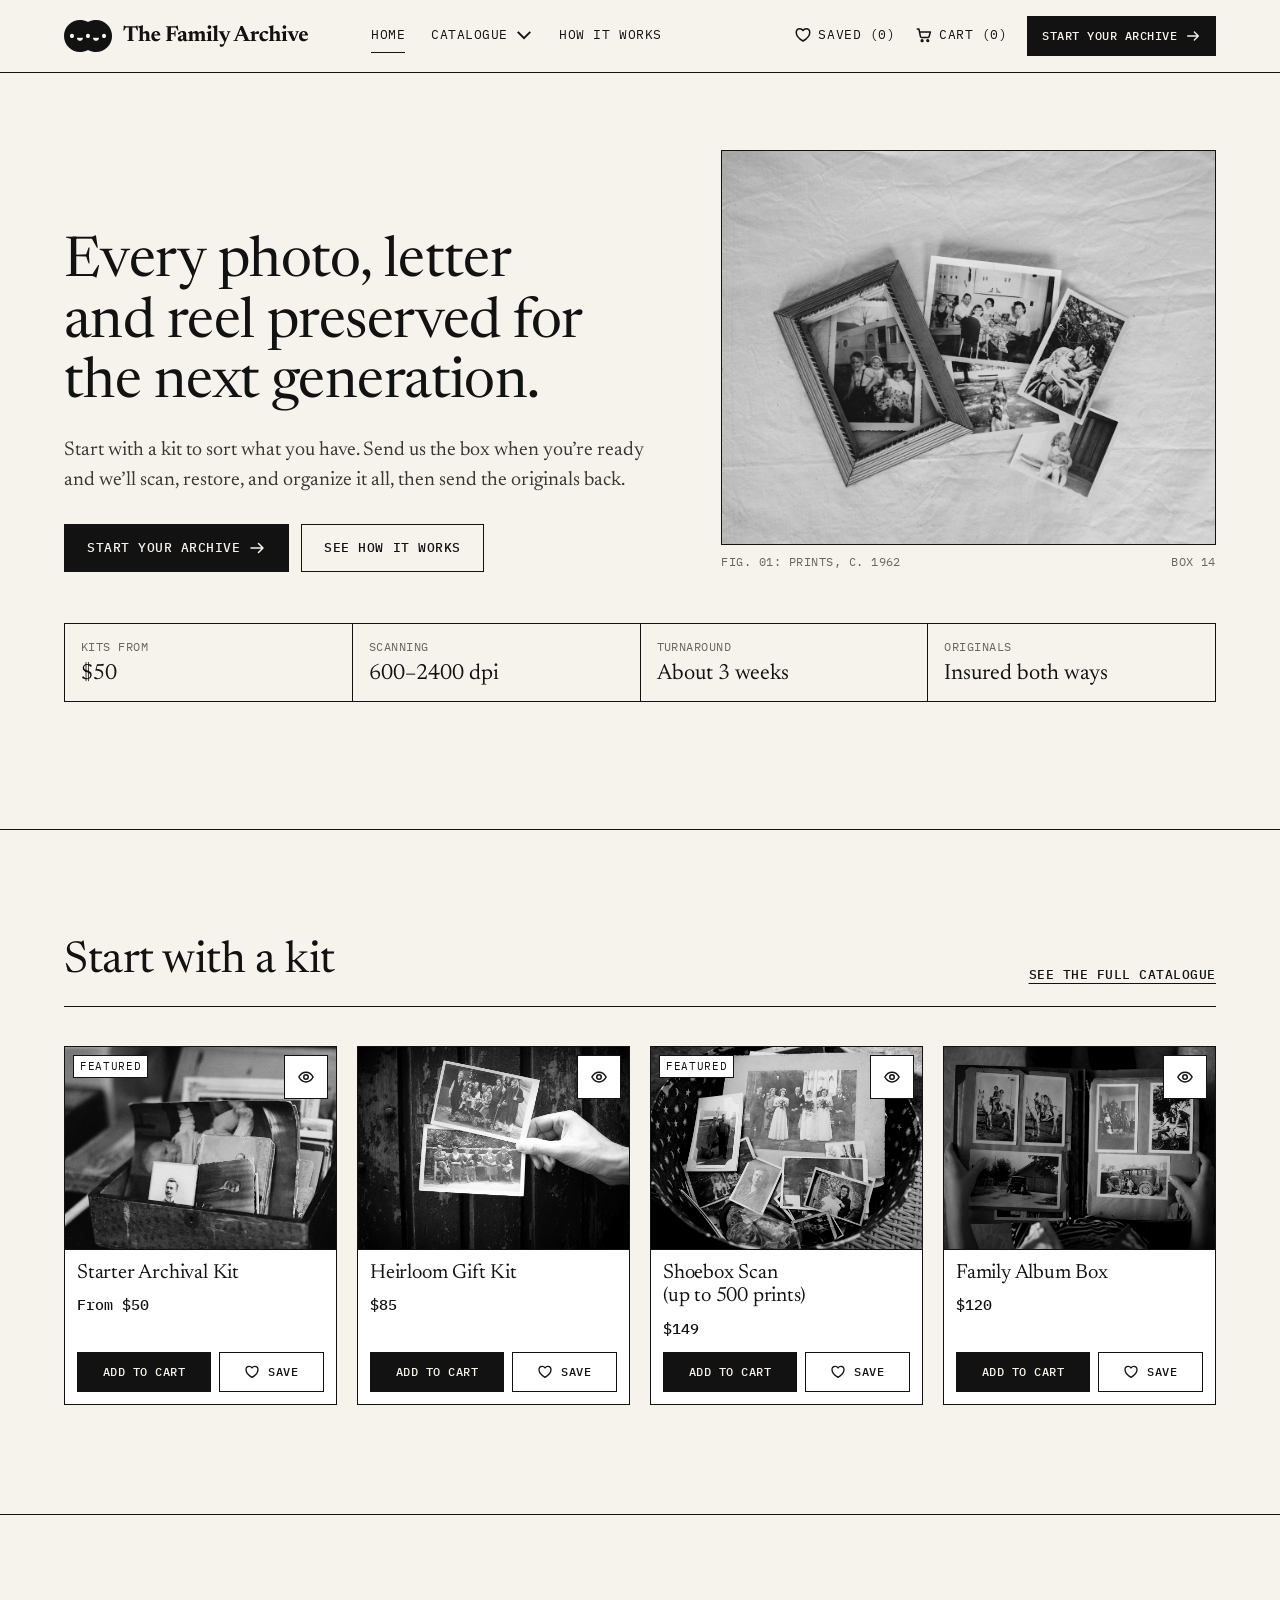
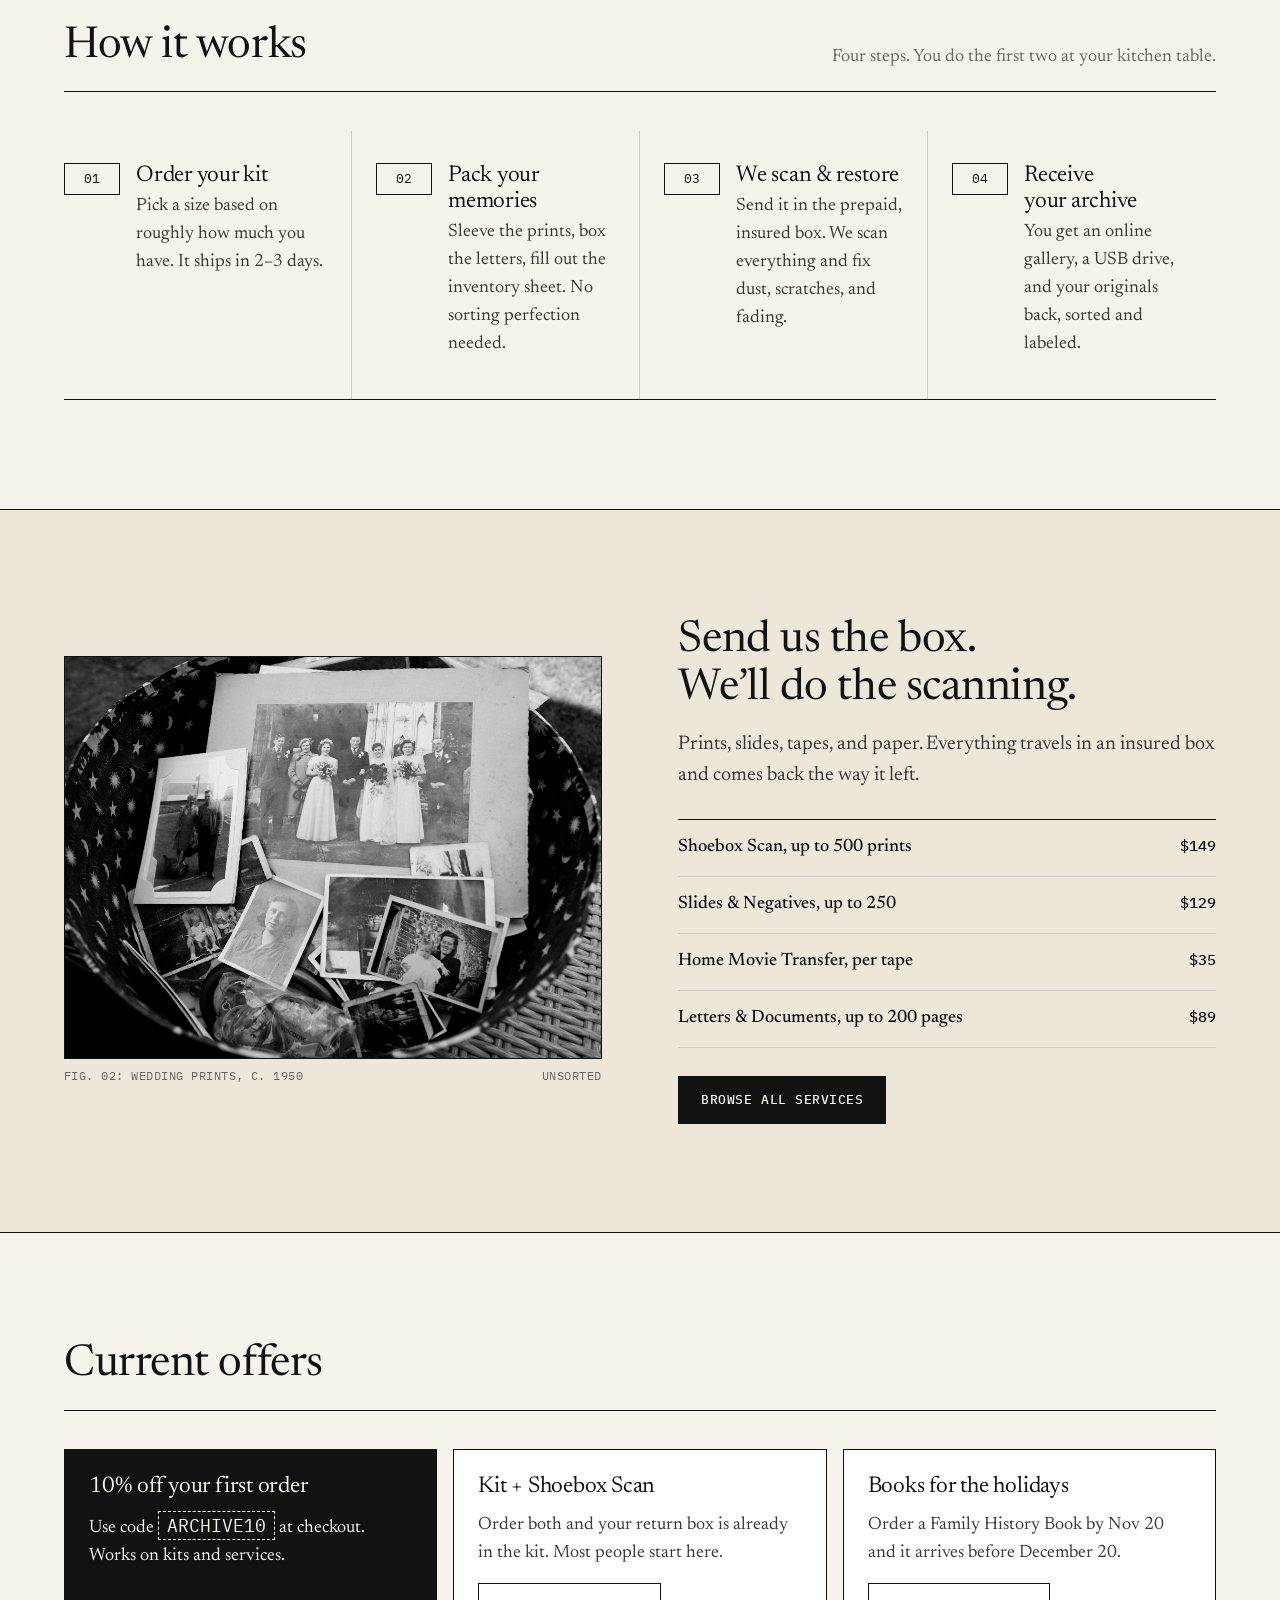
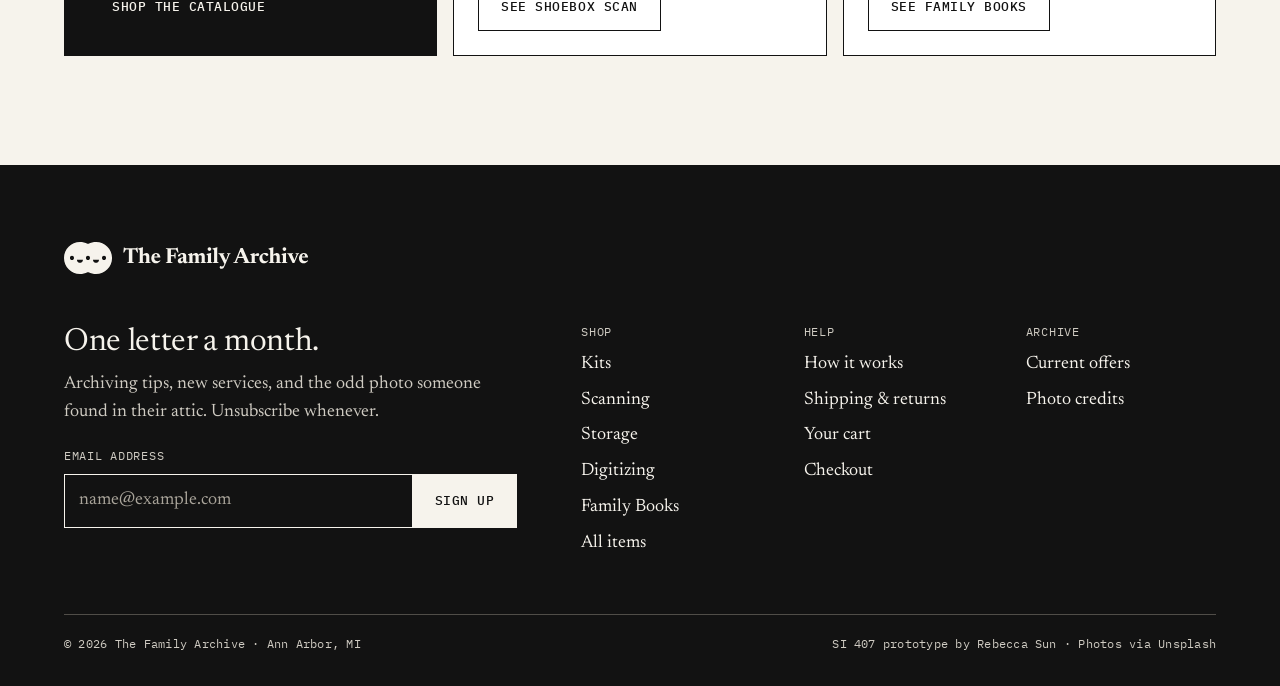
==== commit 3f5292cd: "Simplify header nav: Home, Catalogue dropdown, How it works Category links move into a Catalogue dro" ====
--- a/index.html
+++ b/index.html
@@ -19,7 +19,7 @@
 <header class="site-header">
   <div class="container site-header__inner">
     <a class="logo" href="index.html" aria-label="The Family Archive"><svg class="logo__full" width="245" height="32" viewBox="0 0 245 32" aria-hidden="true" focusable="false"><path fill="currentColor" d="M32.0566 0C40.8932 5.56635e-05 48.0566 7.16348 48.0566 16C48.0566 24.8365 40.8932 31.9999 32.0566 32C29.3542 32 26.8086 31.3294 24.5762 30.1465C24.3778 30.2123 24.1763 30.2471 23.9717 30.2471C23.7909 30.2471 23.6124 30.2204 23.4365 30.1689C21.2146 31.3375 18.6848 32 16 32C7.16344 32 0 24.8366 0 16C0 7.16344 7.16344 0 16 0C18.6847 0 21.2147 0.661629 23.4365 1.83008C23.6124 1.77862 23.791 1.75293 23.9717 1.75293C24.1762 1.75293 24.3779 1.78682 24.5762 1.85254C26.8085 0.669774 29.3544 0 32.0566 0ZM12.9473 17.8662C12.9473 18.2595 13.0243 18.6493 13.1748 19.0127C13.3253 19.3761 13.5461 19.7062 13.8242 19.9844C14.1025 20.2626 14.4333 20.4832 14.7969 20.6338C15.1604 20.7844 15.5499 20.8623 15.9434 20.8623C16.3368 20.8623 16.7263 20.7843 17.0898 20.6338C17.4534 20.4832 17.7843 20.2626 18.0625 19.9844C18.3406 19.7062 18.5614 19.3761 18.7119 19.0127C18.8624 18.6493 18.9394 18.2595 18.9395 17.8662H12.9473ZM29.0039 17.8662C29.004 18.2595 29.0809 18.6493 29.2314 19.0127C29.382 19.3761 29.6028 19.7062 29.8809 19.9844C30.1591 20.2626 30.49 20.4832 30.8535 20.6338C31.217 20.7844 31.6065 20.8623 32 20.8623C32.3935 20.8623 32.783 20.7844 33.1465 20.6338C33.51 20.4832 33.8409 20.2626 34.1191 19.9844C34.3972 19.7062 34.618 19.3761 34.7686 19.0127C34.9191 18.6493 34.996 18.2595 34.9961 17.8662H29.0039ZM7.97168 13.8516C6.84769 13.8516 5.93664 14.7627 5.93652 15.8867C5.93652 17.0108 6.84762 17.9218 7.97168 17.9219C9.09576 17.9219 10.0068 17.0108 10.0068 15.8867C10.0067 14.7627 9.0957 13.8516 7.97168 13.8516ZM23.9717 13.8516C22.8477 13.8516 21.9366 14.7627 21.9365 15.8867C21.9365 17.0108 22.8476 17.9218 23.9717 17.9219C25.0958 17.9219 26.0068 17.0108 26.0068 15.8867C26.0067 14.7627 25.0957 13.8516 23.9717 13.8516ZM40.0283 13.8516C38.9043 13.8516 37.9933 14.7627 37.9932 15.8867C37.9932 17.0108 38.9042 17.9219 40.0283 17.9219C41.1524 17.9218 42.0635 17.0108 42.0635 15.8867C42.0634 14.7627 41.1523 13.8516 40.0283 13.8516Z"/><path fill="currentColor" d="M64.874 6.887H68.35V19.889L69.967 20.527V21H63.268V20.527L64.874 19.889V6.887ZM72.365 7.503H60.595L61.992 7.129L60.023 10.693L59.352 10.561L59.836 5.38H60.221L62.135 6.447L60.848 6.183H72.112L71.21 6.447L73.113 5.38H73.498L73.982 10.561L73.322 10.693L71.353 7.129L72.365 7.503ZM81.0498 20.56L82.2158 20.065V14.763C82.2158 14.4257 82.1572 14.1507 82.0398 13.938C81.9225 13.718 81.7465 13.5567 81.5118 13.454C81.2772 13.3513 80.9765 13.3 80.6098 13.3C80.1698 13.3 79.7665 13.366 79.3998 13.498C79.0405 13.6227 78.7508 13.784 78.5308 13.982L78.1018 13.542C78.5785 13.0213 79.0075 12.5997 79.3888 12.277C79.7702 11.9543 80.1258 11.705 80.4558 11.529C80.7858 11.353 81.1122 11.232 81.4348 11.166C81.7575 11.1 82.0948 11.067 82.4468 11.067C83.4222 11.067 84.1445 11.364 84.6138 11.958C85.0832 12.5447 85.3178 13.4503 85.3178 14.675V19.999L86.6708 20.56V21H81.0498V20.56ZM80.1808 21H74.4168V20.56L75.7478 19.999V8.174C75.6305 8.02733 75.4948 7.89167 75.3408 7.767C75.1942 7.635 75.0182 7.50667 74.8128 7.382C74.6075 7.25733 74.3618 7.12533 74.0758 6.986V6.513L78.6848 5.27H79.0258L78.8498 7.734V19.999L80.1808 20.56V21ZM92.2061 11.067C93.0567 11.067 93.7791 11.2467 94.3731 11.606C94.9744 11.958 95.4437 12.4677 95.7811 13.135C96.1257 13.8023 96.3347 14.6053 96.4081 15.544H89.4341L89.4451 14.62L94.9671 14.334L93.4931 14.928C93.4637 14.2973 93.3904 13.773 93.2731 13.355C93.1557 12.937 92.9871 12.6253 92.7671 12.42C92.5471 12.2073 92.2721 12.101 91.9421 12.101C91.6047 12.101 91.3041 12.2037 91.0401 12.409C90.7761 12.607 90.5671 12.948 90.4131 13.432C90.2591 13.9087 90.1821 14.5723 90.1821 15.423C90.1821 16.2223 90.3214 16.9007 90.6001 17.458C90.8787 18.008 91.2711 18.426 91.7771 18.712C92.2904 18.998 92.8881 19.141 93.5701 19.141C93.8854 19.141 94.1787 19.1153 94.4501 19.064C94.7287 19.0053 95.0037 18.91 95.2751 18.778C95.5464 18.646 95.8214 18.4773 96.1001 18.272L96.4631 18.789C96.0597 19.2877 95.6307 19.7277 95.1761 20.109C94.7287 20.483 94.2521 20.7727 93.7461 20.978C93.2401 21.1833 92.6974 21.286 92.1181 21.286C91.1427 21.286 90.2921 21.0733 89.5661 20.648C88.8401 20.2153 88.2754 19.625 87.8721 18.877C87.4687 18.129 87.2671 17.282 87.2671 16.336C87.2671 15.3827 87.4577 14.5063 87.8391 13.707C88.2204 12.9077 88.7777 12.2697 89.5111 11.793C90.2517 11.309 91.1501 11.067 92.2061 11.067ZM111.615 10.704L111.571 13.641L111.615 16.567H110.592L110.262 14.301L105.257 14.279V12.992L110.262 12.97L110.592 10.704H111.615ZM113.287 5.446H113.595L114.508 10.506L113.892 10.649L111.461 6.997L112.715 7.503H105.037V6.183H111.923L113.287 5.446ZM106.951 6.183V19.9L108.557 20.527V21H101.869V20.527L103.475 19.9V7.294L101.869 6.656V6.183H106.951ZM119.582 14.95L119.637 15.885C119.029 16.0317 118.534 16.1857 118.152 16.347C117.778 16.5083 117.485 16.677 117.272 16.853C117.067 17.029 116.928 17.216 116.854 17.414C116.781 17.612 116.744 17.8283 116.744 18.063C116.744 18.5397 116.847 18.888 117.052 19.108C117.258 19.3207 117.525 19.427 117.855 19.427C118.09 19.427 118.299 19.3647 118.482 19.24C118.673 19.1153 118.823 18.9503 118.933 18.745C119.043 18.5323 119.098 18.2977 119.098 18.041V13.773C119.098 13.3403 118.977 12.9957 118.735 12.739C118.493 12.4823 118.112 12.354 117.591 12.354C117.371 12.354 117.144 12.376 116.909 12.42C116.675 12.464 116.462 12.5227 116.271 12.596L116.656 11.859C116.605 12.2843 116.55 12.6327 116.491 12.904C116.44 13.1753 116.385 13.3917 116.326 13.553C116.268 13.707 116.194 13.8317 116.106 13.927C115.989 14.059 115.824 14.169 115.611 14.257C115.399 14.345 115.171 14.389 114.929 14.389C114.607 14.389 114.357 14.3303 114.181 14.213C114.005 14.0883 113.917 13.916 113.917 13.696C113.917 13.388 114.057 13.08 114.335 12.772C114.621 12.464 115.003 12.1853 115.479 11.936C115.956 11.6793 116.488 11.4777 117.074 11.331C117.668 11.177 118.277 11.1 118.9 11.1C119.751 11.1 120.415 11.2283 120.891 11.485C121.375 11.7417 121.713 12.101 121.903 12.563C122.101 13.0177 122.2 13.5493 122.2 14.158V18.976C122.2 19.1593 122.226 19.3133 122.277 19.438C122.329 19.5627 122.406 19.6543 122.508 19.713C122.611 19.7717 122.739 19.801 122.893 19.801C123.033 19.801 123.187 19.779 123.355 19.735C123.524 19.6837 123.696 19.603 123.872 19.493V20.175C123.476 20.5197 123.055 20.791 122.607 20.989C122.167 21.187 121.746 21.286 121.342 21.286C120.844 21.286 120.437 21.1907 120.121 21C119.813 20.802 119.586 20.5307 119.439 20.186C119.293 19.834 119.212 19.427 119.197 18.965L119.307 18.932C119.168 19.4527 118.959 19.889 118.68 20.241C118.409 20.593 118.086 20.8533 117.712 21.022C117.338 21.198 116.924 21.286 116.469 21.286C115.67 21.286 115.017 21.0733 114.511 20.648C114.013 20.2227 113.763 19.5847 113.763 18.734C113.763 18.3307 113.844 17.964 114.005 17.634C114.174 17.2967 114.467 16.9777 114.885 16.677C115.311 16.3763 115.901 16.0867 116.656 15.808C117.419 15.5293 118.394 15.2433 119.582 14.95ZM128.501 13.311V20.065L129.546 20.56V21H124.068V20.56L125.399 19.999V13.773C125.23 13.5457 125.036 13.355 124.816 13.201C124.596 13.0397 124.314 12.8857 123.969 12.739V12.343L127.632 11.056H127.973L128.501 13.311ZM134.639 14.268V20.065L135.684 20.56V21H130.492V20.56L131.537 20.065V14.576C131.537 14.2607 131.482 14.0077 131.372 13.817C131.262 13.619 131.097 13.476 130.877 13.388C130.657 13.2927 130.386 13.245 130.063 13.245C129.674 13.245 129.311 13.3 128.974 13.41C128.637 13.52 128.365 13.6703 128.16 13.861L127.753 13.421C128.208 12.9297 128.615 12.53 128.974 12.222C129.341 11.914 129.682 11.6793 129.997 11.518C130.312 11.3493 130.624 11.232 130.932 11.166C131.24 11.1 131.563 11.067 131.9 11.067C132.531 11.067 133.048 11.1953 133.451 11.452C133.854 11.7087 134.151 12.0753 134.342 12.552C134.54 13.0287 134.639 13.6007 134.639 14.268ZM140.777 14.477V19.999L142.13 20.56V21H136.641V20.56L137.686 20.065V14.576C137.686 14.2607 137.627 14.0077 137.51 13.817C137.4 13.619 137.235 13.476 137.015 13.388C136.795 13.2927 136.524 13.245 136.201 13.245C135.812 13.245 135.449 13.3 135.112 13.41C134.782 13.52 134.511 13.6703 134.298 13.861L133.902 13.421C134.349 12.9297 134.753 12.53 135.112 12.222C135.479 11.914 135.82 11.6793 136.135 11.518C136.458 11.3493 136.769 11.232 137.07 11.166C137.378 11.1 137.701 11.067 138.038 11.067C138.984 11.067 139.677 11.3567 140.117 11.936C140.557 12.508 140.777 13.355 140.777 14.477ZM145.442 8.878C144.907 8.878 144.474 8.70567 144.144 8.361C143.814 8.009 143.649 7.57633 143.649 7.063C143.649 6.54967 143.814 6.12433 144.144 5.787C144.474 5.44233 144.907 5.27 145.442 5.27C145.992 5.27 146.428 5.44233 146.751 5.787C147.081 6.12433 147.246 6.54967 147.246 7.063C147.246 7.57633 147.081 8.009 146.751 8.361C146.428 8.70567 145.992 8.878 145.442 8.878ZM147.158 11.056L147.048 13.355V19.999L148.379 20.56V21H142.604V20.56L143.935 19.999V13.597C143.832 13.4577 143.708 13.3293 143.561 13.212C143.414 13.0873 143.253 12.97 143.077 12.86C142.901 12.7427 142.71 12.6363 142.505 12.541V12.123L146.696 11.056H147.158ZM153.204 19.999L154.546 20.56V21H148.771V20.56L150.102 19.999V8.163C149.984 8.01633 149.849 7.88067 149.695 7.756C149.548 7.624 149.372 7.49567 149.167 7.371C148.961 7.24633 148.716 7.11433 148.43 6.975V6.513L153.039 5.27H153.391L153.204 7.613V19.999ZM162.194 18.855L160.687 22.419L155.704 12.387L154.406 11.837V11.353H160.379V11.848L159.147 12.266L162.194 18.855ZM157.299 26.775C156.822 26.775 156.426 26.643 156.111 26.379C155.803 26.1223 155.649 25.7667 155.649 25.312C155.649 25.0627 155.7 24.85 155.803 24.674C155.905 24.498 156.03 24.3623 156.177 24.267C156.323 24.1717 156.463 24.124 156.595 24.124C156.719 24.124 156.848 24.1533 156.98 24.212C157.119 24.2707 157.28 24.3293 157.464 24.388C157.647 24.454 157.867 24.487 158.124 24.487C158.373 24.487 158.597 24.4467 158.795 24.366C159 24.2927 159.191 24.146 159.367 23.926C159.55 23.7133 159.741 23.398 159.939 22.98L161.193 20.285L161.754 18.91L164.119 12.222L162.964 11.848V11.353H166.55V11.848L165.472 12.244L161.039 23.09C160.628 24.0873 160.239 24.85 159.873 25.378C159.506 25.9133 159.121 26.28 158.718 26.478C158.314 26.676 157.841 26.775 157.299 26.775ZM173.22 16.083V14.807H180.7V16.083H173.22ZM184.726 19.867L186.354 20.527V21H179.182V20.527L180.997 19.889L176.311 8.801L176.795 8.779L172.373 19.889L174.1 20.527V21H169.216V20.527L170.899 19.889L176.575 6.106H178.753L184.726 19.867ZM193.887 11.177C194.349 11.177 194.679 11.3053 194.877 11.562C195.083 11.8187 195.185 12.1303 195.185 12.497C195.185 13.0103 195.024 13.399 194.701 13.663C194.379 13.9197 194.019 14.048 193.623 14.048C193.323 14.048 193.073 14.0187 192.875 13.96C192.685 13.894 192.501 13.828 192.325 13.762C192.157 13.696 191.955 13.663 191.72 13.663C191.552 13.663 191.383 13.685 191.214 13.729C191.053 13.773 190.892 13.8353 190.73 13.916C190.576 13.9967 190.426 14.103 190.279 14.235L190.048 13.663C190.444 13.223 190.818 12.849 191.17 12.541C191.522 12.2257 191.852 11.969 192.16 11.771C192.476 11.5657 192.776 11.4153 193.062 11.32C193.348 11.2247 193.623 11.177 193.887 11.177ZM190.796 13.289V19.955L192.314 20.56V21H186.363V20.56L187.694 19.999V13.773C187.577 13.6117 187.449 13.476 187.309 13.366C187.17 13.2487 187.012 13.1387 186.836 13.036C186.668 12.9333 186.477 12.8343 186.264 12.739V12.343L190.18 11.056H190.532L190.796 13.289ZM201.346 11.067C202.072 11.067 202.651 11.144 203.084 11.298C203.524 11.4447 203.843 11.639 204.041 11.881C204.239 12.1157 204.338 12.3687 204.338 12.64C204.338 12.8967 204.275 13.124 204.151 13.322C204.026 13.52 203.857 13.674 203.645 13.784C203.439 13.894 203.212 13.949 202.963 13.949C202.721 13.949 202.497 13.8903 202.292 13.773C202.094 13.6557 201.903 13.509 201.72 13.333C201.544 13.157 201.368 12.9847 201.192 12.816C201.023 12.64 200.851 12.4933 200.675 12.376C200.499 12.2587 200.315 12.2 200.125 12.2C199.809 12.2 199.512 12.299 199.234 12.497C198.955 12.6877 198.731 12.992 198.563 13.41C198.394 13.828 198.31 14.3817 198.31 15.071C198.31 15.9803 198.442 16.7393 198.706 17.348C198.97 17.9493 199.344 18.4003 199.828 18.701C200.319 18.9943 200.895 19.141 201.555 19.141C202.017 19.141 202.442 19.075 202.831 18.943C203.219 18.811 203.615 18.5873 204.019 18.272L204.415 18.778C203.945 19.372 203.48 19.8523 203.018 20.219C202.556 20.5857 202.083 20.8533 201.599 21.022C201.122 21.198 200.631 21.286 200.125 21.286C199.171 21.286 198.339 21.077 197.628 20.659C196.924 20.2337 196.377 19.658 195.989 18.932C195.6 18.1987 195.406 17.37 195.406 16.446C195.406 15.698 195.538 14.9977 195.802 14.345C196.073 13.6923 196.465 13.1203 196.979 12.629C197.492 12.1377 198.115 11.7563 198.849 11.485C199.582 11.2063 200.414 11.067 201.346 11.067ZM211.479 20.56L212.645 20.065V14.763C212.645 14.4257 212.586 14.1507 212.469 13.938C212.352 13.718 212.176 13.5567 211.941 13.454C211.706 13.3513 211.406 13.3 211.039 13.3C210.599 13.3 210.196 13.366 209.829 13.498C209.47 13.6227 209.18 13.784 208.96 13.982L208.531 13.542C209.008 13.0213 209.437 12.5997 209.818 12.277C210.199 11.9543 210.555 11.705 210.885 11.529C211.215 11.353 211.541 11.232 211.864 11.166C212.187 11.1 212.524 11.067 212.876 11.067C213.851 11.067 214.574 11.364 215.043 11.958C215.512 12.5447 215.747 13.4503 215.747 14.675V19.999L217.1 20.56V21H211.479V20.56ZM210.61 21H204.846V20.56L206.177 19.999V8.174C206.06 8.02733 205.924 7.89167 205.77 7.767C205.623 7.635 205.447 7.50667 205.242 7.382C205.037 7.25733 204.791 7.12533 204.505 6.986V6.513L209.114 5.27H209.455L209.279 7.734V19.999L210.61 20.56V21ZM220.424 8.878C219.889 8.878 219.456 8.70567 219.126 8.361C218.796 8.009 218.631 7.57633 218.631 7.063C218.631 6.54967 218.796 6.12433 219.126 5.787C219.456 5.44233 219.889 5.27 220.424 5.27C220.974 5.27 221.41 5.44233 221.733 5.787C222.063 6.12433 222.228 6.54967 222.228 7.063C222.228 7.57633 222.063 8.009 221.733 8.361C221.41 8.70567 220.974 8.878 220.424 8.878ZM222.14 11.056L222.03 13.355V19.999L223.361 20.56V21H217.586V20.56L218.917 19.999V13.597C218.814 13.4577 218.69 13.3293 218.543 13.212C218.396 13.0873 218.235 12.97 218.059 12.86C217.883 12.7427 217.692 12.6363 217.487 12.541V12.123L221.678 11.056H222.14ZM234.017 12.288L230.376 21.077H228.55L224.491 12.376L223.193 11.837V11.353H229.122V11.848L227.89 12.266L230.915 19.141L230.134 19.174L232.741 12.277L231.52 11.848V11.353H235.106V11.848L234.017 12.288ZM239.898 11.067C240.749 11.067 241.471 11.2467 242.065 11.606C242.667 11.958 243.136 12.4677 243.473 13.135C243.818 13.8023 244.027 14.6053 244.1 15.544H237.126L237.137 14.62L242.659 14.334L241.185 14.928C241.156 14.2973 241.083 13.773 240.965 13.355C240.848 12.937 240.679 12.6253 240.459 12.42C240.239 12.2073 239.964 12.101 239.634 12.101C239.297 12.101 238.996 12.2037 238.732 12.409C238.468 12.607 238.259 12.948 238.105 13.432C237.951 13.9087 237.874 14.5723 237.874 15.423C237.874 16.2223 238.014 16.9007 238.292 17.458C238.571 18.008 238.963 18.426 239.469 18.712C239.983 18.998 240.58 19.141 241.262 19.141C241.578 19.141 241.871 19.1153 242.142 19.064C242.421 19.0053 242.696 18.91 242.967 18.778C243.239 18.646 243.514 18.4773 243.792 18.272L244.155 18.789C243.752 19.2877 243.323 19.7277 242.868 20.109C242.421 20.483 241.944 20.7727 241.438 20.978C240.932 21.1833 240.39 21.286 239.81 21.286C238.835 21.286 237.984 21.0733 237.258 20.648C236.532 20.2153 235.968 19.625 235.564 18.877C235.161 18.129 234.959 17.282 234.959 16.336C234.959 15.3827 235.15 14.5063 235.531 13.707C235.913 12.9077 236.47 12.2697 237.203 11.793C237.944 11.309 238.842 11.067 239.898 11.067Z"/></svg><svg class="logo__mark" width="49" height="32" viewBox="0 0 49 32" aria-hidden="true" focusable="false"><path fill="currentColor" d="M32.0566 0C40.8932 5.56635e-05 48.0566 7.16348 48.0566 16C48.0566 24.8365 40.8932 31.9999 32.0566 32C29.3542 32 26.8086 31.3294 24.5762 30.1465C24.3778 30.2123 24.1763 30.2471 23.9717 30.2471C23.7909 30.2471 23.6124 30.2204 23.4365 30.1689C21.2146 31.3375 18.6848 32 16 32C7.16344 32 0 24.8366 0 16C0 7.16344 7.16344 0 16 0C18.6847 0 21.2147 0.661629 23.4365 1.83008C23.6124 1.77862 23.791 1.75293 23.9717 1.75293C24.1762 1.75293 24.3779 1.78682 24.5762 1.85254C26.8085 0.669774 29.3544 0 32.0566 0ZM12.9473 17.8662C12.9473 18.2595 13.0243 18.6493 13.1748 19.0127C13.3253 19.3761 13.5461 19.7062 13.8242 19.9844C14.1025 20.2626 14.4333 20.4832 14.7969 20.6338C15.1604 20.7844 15.5499 20.8623 15.9434 20.8623C16.3368 20.8623 16.7263 20.7843 17.0898 20.6338C17.4534 20.4832 17.7843 20.2626 18.0625 19.9844C18.3406 19.7062 18.5614 19.3761 18.7119 19.0127C18.8624 18.6493 18.9394 18.2595 18.9395 17.8662H12.9473ZM29.0039 17.8662C29.004 18.2595 29.0809 18.6493 29.2314 19.0127C29.382 19.3761 29.6028 19.7062 29.8809 19.9844C30.1591 20.2626 30.49 20.4832 30.8535 20.6338C31.217 20.7844 31.6065 20.8623 32 20.8623C32.3935 20.8623 32.783 20.7844 33.1465 20.6338C33.51 20.4832 33.8409 20.2626 34.1191 19.9844C34.3972 19.7062 34.618 19.3761 34.7686 19.0127C34.9191 18.6493 34.996 18.2595 34.9961 17.8662H29.0039ZM7.97168 13.8516C6.84769 13.8516 5.93664 14.7627 5.93652 15.8867C5.93652 17.0108 6.84762 17.9218 7.97168 17.9219C9.09576 17.9219 10.0068 17.0108 10.0068 15.8867C10.0067 14.7627 9.0957 13.8516 7.97168 13.8516ZM23.9717 13.8516C22.8477 13.8516 21.9366 14.7627 21.9365 15.8867C21.9365 17.0108 22.8476 17.9218 23.9717 17.9219C25.0958 17.9219 26.0068 17.0108 26.0068 15.8867C26.0067 14.7627 25.0957 13.8516 23.9717 13.8516ZM40.0283 13.8516C38.9043 13.8516 37.9933 14.7627 37.9932 15.8867C37.9932 17.0108 38.9042 17.9219 40.0283 17.9219C41.1524 17.9218 42.0635 17.0108 42.0635 15.8867C42.0634 14.7627 41.1523 13.8516 40.0283 13.8516Z"/></svg></a>
-    <nav class="nav-primary" aria-label="Primary"><ul class="nav-links"><li><a href="catalogue.html?cat=kits">Kits</a></li><li><a href="catalogue.html?cat=scanning">Scanning</a></li><li><a href="catalogue.html?cat=storage">Storage</a></li><li><a href="catalogue.html?cat=digitizing">Digitizing</a></li><li><a href="catalogue.html?cat=family-books">Family Books</a></li></ul></nav>
+    <nav class="nav-primary" aria-label="Primary"><ul class="nav-links"><li><a href="index.html" aria-current="page">Home</a></li><li class="nav-menu" data-nav-menu><button class="nav-menu__btn" type="button" aria-expanded="false" aria-controls="catalogue-menu">Catalogue<svg class="icon nav-menu__chev" aria-hidden="true" focusable="false"><use href="#i-chevron-down"/></svg></button><div id="catalogue-menu" class="nav-menu__panel"><div class="nav-menu__cols"><div class="menu-group"><p class="menu-group__head" id="menu-products">Products</p><ul aria-labelledby="menu-products"><li><a class="menu-item" href="catalogue.html?cat=kits"><span class="menu-item__name">Kits</span><span class="menu-item__desc">Sleeves, boxes and labels to sort at home</span></a></li><li><a class="menu-item" href="catalogue.html?cat=storage"><span class="menu-item__name">Storage</span><span class="menu-item__desc">Archival boxes, albums and binders</span></a></li></ul></div><div class="menu-group"><p class="menu-group__head" id="menu-services">Services</p><ul aria-labelledby="menu-services"><li><a class="menu-item" href="catalogue.html?cat=scanning"><span class="menu-item__name">Scanning</span><span class="menu-item__desc">Send prints, slides and negatives to us</span></a></li><li><a class="menu-item" href="catalogue.html?cat=digitizing"><span class="menu-item__name">Digitizing</span><span class="menu-item__desc">Home movies, tapes and letters</span></a></li><li><a class="menu-item" href="catalogue.html?cat=family-books"><span class="menu-item__name">Family Books</span><span class="menu-item__desc">Printed books made from your archive</span></a></li></ul></div></div><a class="menu-all" href="catalogue.html">See the whole catalogue<svg class="icon" aria-hidden="true" focusable="false"><use href="#i-arrow-right"/></svg></a></div></li><li><a href="index.html#how-it-works">How it works</a></li></ul></nav>
     <div class="nav-actions">
       <a class="nav-link nav-saved" href="cart.html#saved"><svg class="icon" aria-hidden="true" focusable="false"><use href="#i-heart"/></svg><span>Saved (<span data-saved-count>0</span>)</span></a>
       <a class="nav-link nav-cart--desk" href="cart.html" data-cart-label><span class="bump" data-cart-bump><svg class="icon" aria-hidden="true" focusable="false"><use href="#i-cart"/></svg><span>Cart (<span data-cart-count>0</span>)</span></span></a>
@@ -30,11 +30,9 @@
   </div>
   <div id="nav-drawer" class="nav-drawer" hidden>
     <nav class="container" aria-label="Mobile">
-      <ul><li><a href="catalogue.html?cat=kits">Kits</a></li><li><a href="catalogue.html?cat=scanning">Scanning</a></li><li><a href="catalogue.html?cat=storage">Storage</a></li><li><a href="catalogue.html?cat=digitizing">Digitizing</a></li><li><a href="catalogue.html?cat=family-books">Family Books</a></li><li><a href="catalogue.html">Full catalogue</a></li></ul>
+      <ul class="drawer-list"><li><a href="index.html" aria-current="page">Home</a></li><li class="drawer-disc"><button class="drawer-disc__btn" type="button" aria-expanded="false" aria-controls="drawer-catalogue">Catalogue<svg class="icon drawer-disc__chev" aria-hidden="true" focusable="false"><use href="#i-chevron-down"/></svg></button><div id="drawer-catalogue" class="drawer-disc__panel" hidden><div class="menu-group"><p class="menu-group__head" id="drawer-products">Products</p><ul aria-labelledby="drawer-products"><li><a class="menu-item" href="catalogue.html?cat=kits"><span class="menu-item__name">Kits</span><span class="menu-item__desc">Sleeves, boxes and labels to sort at home</span></a></li><li><a class="menu-item" href="catalogue.html?cat=storage"><span class="menu-item__name">Storage</span><span class="menu-item__desc">Archival boxes, albums and binders</span></a></li></ul></div><div class="menu-group"><p class="menu-group__head" id="drawer-services">Services</p><ul aria-labelledby="drawer-services"><li><a class="menu-item" href="catalogue.html?cat=scanning"><span class="menu-item__name">Scanning</span><span class="menu-item__desc">Send prints, slides and negatives to us</span></a></li><li><a class="menu-item" href="catalogue.html?cat=digitizing"><span class="menu-item__name">Digitizing</span><span class="menu-item__desc">Home movies, tapes and letters</span></a></li><li><a class="menu-item" href="catalogue.html?cat=family-books"><span class="menu-item__name">Family Books</span><span class="menu-item__desc">Printed books made from your archive</span></a></li></ul></div><a class="menu-all" href="catalogue.html">See the whole catalogue<svg class="icon" aria-hidden="true" focusable="false"><use href="#i-arrow-right"/></svg></a></div></li><li><a href="index.html#how-it-works">How it works</a></li><li><a href="cart.html#saved"><span class="drawer-list__label"><svg class="icon" aria-hidden="true" focusable="false"><use href="#i-heart"/></svg><span>Saved (<span data-saved-count>0</span>)</span></span></a></li><li><a href="cart.html" data-cart-label><span class="drawer-list__label"><svg class="icon" aria-hidden="true" focusable="false"><use href="#i-cart"/></svg><span>Cart (<span data-cart-count>0</span>)</span></span></a></li></ul>
       <div class="nav-drawer__foot">
         <a class="btn btn--primary btn--block" href="product.html?item=starter-archival-kit">Start your archive<svg class="icon" aria-hidden="true" focusable="false"><use href="#i-arrow-right"/></svg></a>
-        <a class="btn btn--secondary btn--block" href="cart.html#saved"><svg class="icon" aria-hidden="true" focusable="false"><use href="#i-heart"/></svg><span>Saved (<span data-saved-count>0</span>)</span></a>
-        <a class="btn btn--secondary btn--block" href="cart.html" data-cart-label><svg class="icon" aria-hidden="true" focusable="false"><use href="#i-cart"/></svg><span>Cart (<span data-cart-count>0</span>)</span></a>
       </div>
     </nav>
   </div>
@@ -49,7 +47,7 @@
         <p class="lede">Start with a kit to sort what you have. Send us the box when you&rsquo;re ready and we&rsquo;ll scan, restore, and organize it all, then send the originals back.</p>
         <div class="btn-row">
           <a class="btn btn--primary" href="product.html?item=starter-archival-kit">Start your archive<svg class="icon" aria-hidden="true" focusable="false"><use href="#i-arrow-right"/></svg></a>
-          <a class="btn btn--secondary" href="#how">See how it works</a>
+          <a class="btn btn--secondary" href="#how-it-works">See how it works</a>
         </div>
       </div>
       <figure class="figure">
@@ -78,7 +76,7 @@
   </div>
 </section>
 
-<section id="how" class="section section--rule" aria-labelledby="how-title">
+<section id="how-it-works" class="section section--rule" aria-labelledby="how-title">
   <div class="container">
     <div class="section-head">
       <div>
@@ -161,7 +159,7 @@
       </div>
       <div class="footer-cols">
         <div><h3>Shop</h3><ul><li><a href="catalogue.html?cat=kits">Kits</a></li><li><a href="catalogue.html?cat=scanning">Scanning</a></li><li><a href="catalogue.html?cat=storage">Storage</a></li><li><a href="catalogue.html?cat=digitizing">Digitizing</a></li><li><a href="catalogue.html?cat=family-books">Family Books</a></li><li><a href="catalogue.html">All items</a></li></ul></div>
-        <div><h3>Help</h3><ul><li><a href="index.html#how">How it works</a></li><li><a href="product.html?item=starter-archival-kit#details">Shipping &amp; returns</a></li><li><a href="cart.html">Your cart</a></li><li><a href="checkout.html">Checkout</a></li></ul></div>
+        <div><h3>Help</h3><ul><li><a href="index.html#how-it-works">How it works</a></li><li><a href="product.html?item=starter-archival-kit#details">Shipping &amp; returns</a></li><li><a href="cart.html">Your cart</a></li><li><a href="checkout.html">Checkout</a></li></ul></div>
         <div><h3>Archive</h3><ul><li><a href="index.html#offers">Current offers</a></li><li><a href="assets/img/credits.json">Photo credits</a></li></ul></div>
       </div>
     </div>
--- a/css/styles.css
+++ b/css/styles.css
@@ -196,18 +196,56 @@
 .logo__mark { display: none !important; }
 @media (max-width: 599px) { .site-header .logo__full { display: none; } .site-header .logo__mark { display: block !important; } }
 .footer-logo { margin-bottom: clamp(32px, 4vw, 56px); color: var(--paper-50); }
-.nav-primary { display: none; margin-left: auto; }
-.nav-links { display: flex; list-style: none; gap: clamp(16px, 2vw, 28px); white-space: nowrap; }
-.nav-links a, .nav-link {
+.nav-primary { display: none; align-self: stretch; margin-left: clamp(24px, 3vw, 48px); }
+.nav-links { display: flex; align-items: stretch; height: 100%; list-style: none; gap: clamp(16px, 2vw, 28px); white-space: nowrap; }
+.nav-links > li { display: flex; align-items: center; }
+.nav-links a, .nav-link, .nav-menu__btn {
   font-family: var(--font-mono); font-size: var(--fs-mono); text-transform: uppercase; letter-spacing: 0.04em;
   text-decoration: none; color: var(--text-title); padding: 6px 0; border-bottom: 1px solid transparent;
 }
-.nav-links a:hover, .nav-link:hover, .nav-links a[aria-current="page"] { border-bottom-color: var(--border); }
+.nav-links > li > a:hover, .nav-link:hover, .nav-menu__btn:hover, .nav-menu__btn[aria-expanded="true"],
+.nav-links a[aria-current="page"], .nav-menu__btn.is-current { border-bottom-color: var(--border); }
 .nav-actions { display: flex; align-items: center; gap: 8px; margin-left: auto; }
 .nav-link { display: none; align-items: center; gap: 6px; white-space: nowrap; }
 .nav-link .icon { width: 18px; height: 18px; }
 .nav-toggle[aria-expanded="true"] .nav-toggle__open, .nav-toggle[aria-expanded="false"] .nav-toggle__close { display: none; }
 .nav-cta { display: none; }
+
+/* catalogue dropdown */
+.nav-menu { position: relative; }
+.nav-menu__btn { display: inline-flex; align-items: center; gap: 6px; background: none; border-top: 0; border-left: 0; border-right: 0; cursor: pointer; }
+.nav-menu__chev { width: 14px; height: 14px; transition: transform 160ms ease; }
+.nav-menu__btn[aria-expanded="true"] .nav-menu__chev { transform: rotate(180deg); }
+.nav-menu__panel {
+  position: absolute; top: 100%; left: -24px; z-index: 41; width: 620px;
+  background: var(--bg-page); border: 1px solid var(--border); box-shadow: 0 10px 28px rgba(18, 18, 18, 0.08);
+  white-space: normal;
+  opacity: 0; visibility: hidden; transform: translateY(-6px);
+  transition: opacity 160ms ease, transform 160ms ease, visibility 0s linear 160ms;
+}
+.nav-menu.is-open .nav-menu__panel { opacity: 1; visibility: visible; transform: none; transition: opacity 160ms ease, transform 160ms ease, visibility 0s; }
+.nav-menu__cols { display: grid; grid-template-columns: 1fr 1fr; gap: 0 24px; padding: 20px 24px 16px; }
+.menu-group__head {
+  font-family: var(--font-mono); font-size: var(--fs-mono-sm); text-transform: uppercase; letter-spacing: 0.04em;
+  color: var(--text-muted); padding-bottom: 8px; border-bottom: 1px solid var(--rule);
+}
+.menu-group ul { list-style: none; }
+.nav-links .menu-item, .menu-item {
+  display: block; padding: 12px 8px; margin: 0 -8px; border-bottom: 0;
+  font-family: var(--font-serif); font-size: 1.125rem; text-transform: none; letter-spacing: 0; text-decoration: none; color: var(--text-title);
+}
+.menu-item:hover { background: var(--paper-100); }
+.menu-item:hover .menu-item__name { text-decoration: underline; text-underline-offset: 3px; }
+.menu-item__name { display: block; line-height: 1.25; }
+.menu-item__desc { display: block; margin-top: 2px; font-size: var(--fs-small); line-height: 1.35; color: var(--text-muted); }
+.nav-links .menu-all, .menu-all {
+  display: flex; align-items: center; justify-content: space-between; gap: 8px;
+  padding: 14px 24px; border-top: 1px solid var(--rule); border-bottom: 0;
+  font-family: var(--font-mono); font-size: var(--fs-mono); text-transform: uppercase; letter-spacing: 0.04em; text-decoration: none; color: var(--text-title);
+}
+.menu-all .icon { width: 16px; height: 16px; transition: transform 160ms ease; }
+.menu-all:hover { background: var(--paper-100); }
+.menu-all:hover .icon { transform: translateX(3px); }
 .icon-btn {
   display: inline-flex; align-items: center; justify-content: center; gap: 6px;
   min-width: 44px; min-height: 44px; padding: 0 10px;
@@ -225,27 +263,44 @@
   position: fixed; inset: var(--header-h) 0 0 0; z-index: 39;
   background: var(--bg-page); overflow-y: auto; border-top: 1px solid var(--border);
 }
-.nav-drawer ul { list-style: none; }
-.nav-drawer li { border-bottom: 1px solid var(--rule); }
-.nav-drawer li a {
-  display: flex; justify-content: space-between; align-items: baseline; gap: 16px;
-  padding: 18px 0; font-family: var(--font-serif); font-size: 1.75rem; color: var(--text-title); text-decoration: none;
-}
-.nav-drawer li a .catno { color: var(--text-muted); }
+.drawer-list { list-style: none; }
+.drawer-list > li { border-bottom: 1px solid var(--rule); }
+.drawer-list > li > a, .drawer-disc__btn {
+  display: flex; width: 100%; justify-content: space-between; align-items: center; gap: 16px;
+  padding: 18px 0; font-family: var(--font-serif); font-size: 1.75rem; line-height: 1.2; color: var(--text-title); text-decoration: none;
+  background: none; border: 0; text-align: left; cursor: pointer;
+}
+.drawer-list > li > a[aria-current="page"], .drawer-disc__btn.is-current { text-decoration: underline; text-decoration-thickness: 1px; text-underline-offset: 6px; }
+.drawer-list__label { display: inline-flex; align-items: center; gap: 12px; }
+.drawer-list__label .icon { width: 22px; height: 22px; }
+.drawer-disc__chev { width: 22px; height: 22px; flex-shrink: 0; transition: transform 160ms ease; }
+.drawer-disc__btn[aria-expanded="true"] .drawer-disc__chev { transform: rotate(180deg); }
+.drawer-disc__panel { padding: 0 0 16px; }
+.drawer-disc__panel .menu-group { margin-top: 8px; }
+.drawer-disc__panel .menu-group__head { border-bottom: 0; padding-bottom: 0; }
+.drawer-disc__panel .menu-item { margin: 0; padding: 10px 0; border-bottom: 1px solid var(--rule); }
+.drawer-disc__panel .menu-group li:last-child .menu-item { border-bottom: 0; }
+.drawer-disc__panel .menu-item:hover { background: none; }
+.drawer-disc__panel .menu-item__name { font-size: 1.25rem; }
+.drawer-disc__panel .menu-all { padding: 14px 0 4px; border-top: 1px solid var(--rule); margin-top: 8px; }
+.drawer-disc__panel .menu-all:hover { background: none; }
 .nav-drawer__foot { display: grid; gap: 12px; padding: 24px 0 40px; }
 
 @media (min-width: 900px) {
   .nav-primary { display: block; }
-  .nav-actions { margin-left: 0; gap: 20px; }
+  .nav-actions { gap: 20px; }
   .nav-link { display: inline-flex; }
   .nav-cart--mob, .nav-toggle { display: none; }
   .nav-cta { display: inline-flex; }
   .nav-drawer { display: none !important; }
 }
-@media (min-width: 900px) and (max-width: 1099px) { .nav-cta { display: none; } }
+@media (min-width: 900px) and (max-width: 999px) { .nav-cta { display: none; } }
 @media (min-width: 900px) and (max-width: 1199px) {
   .site-header .logo__full { display: none; } .site-header .logo__mark { display: block !important; }
-  .nav-links { gap: 18px; } .nav-actions { gap: 16px; }
+  .nav-links { gap: 20px; } .nav-actions { gap: 16px; }
+}
+@media (prefers-reduced-motion: reduce) {
+  .nav-menu__panel, .nav-menu.is-open .nav-menu__panel { transform: none; transition: none; }
 }
 
 /* ---------- footer ---------- */
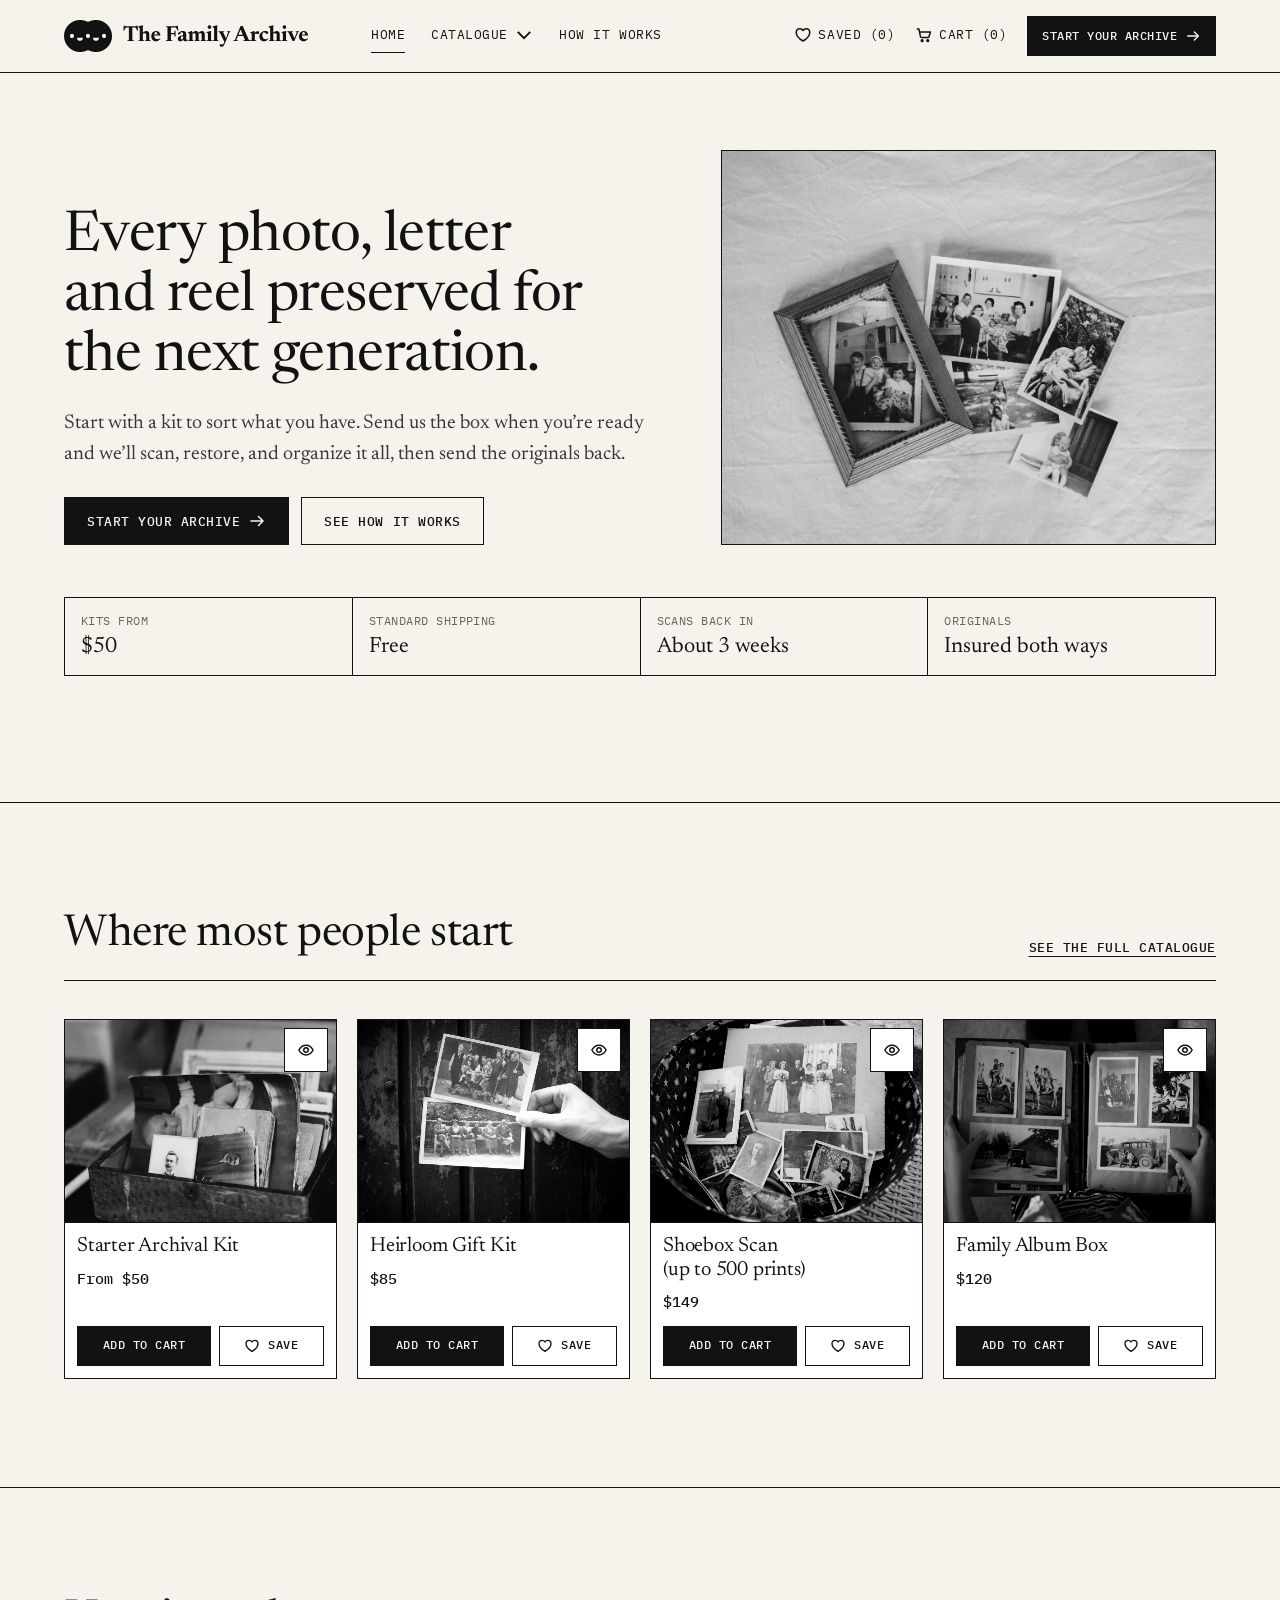
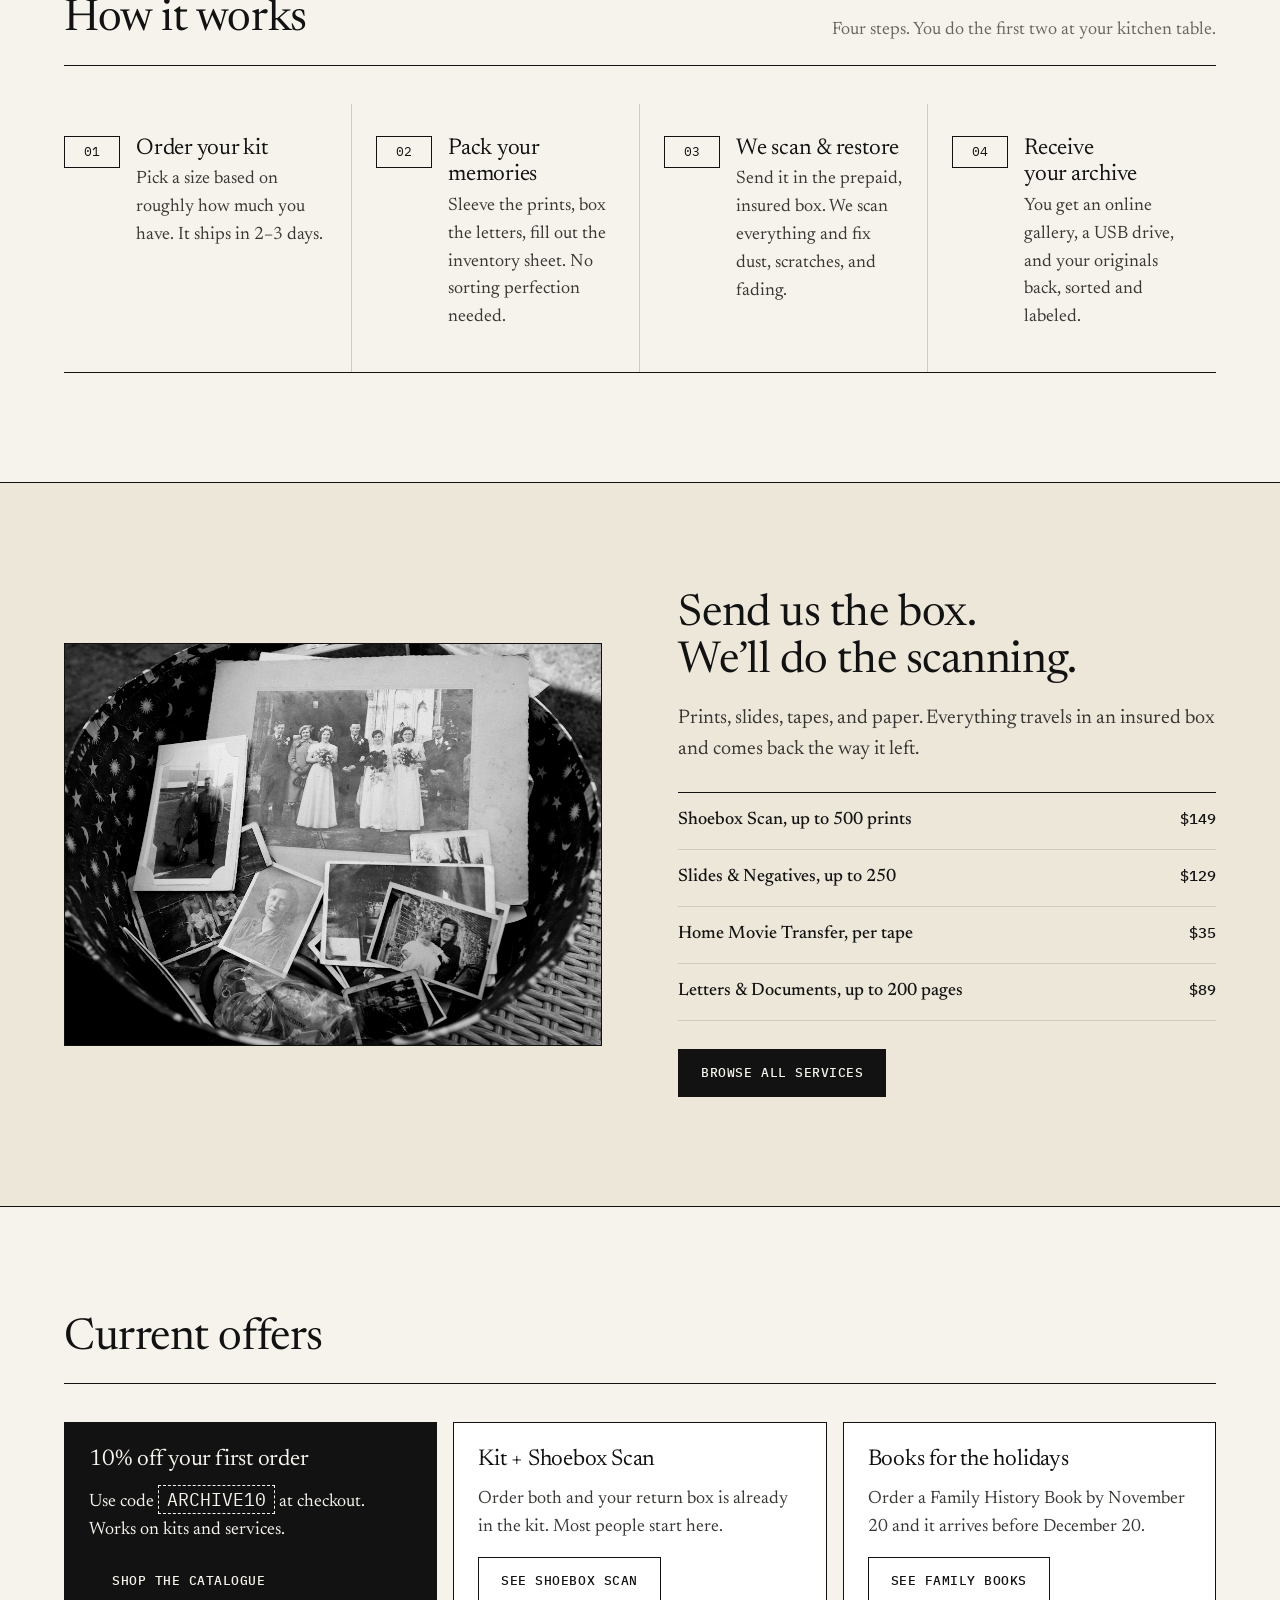
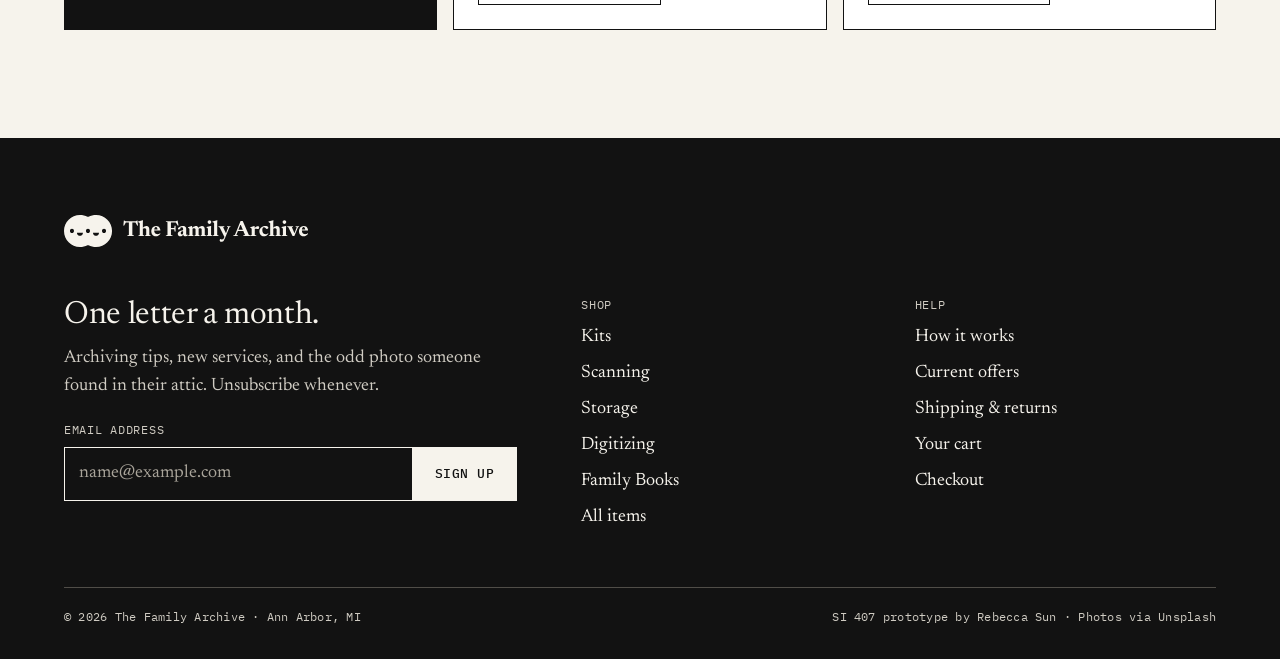
==== commit dc288443: "Remove image captions and plain-language pass on shopper copy Drop every FIG./box caption (markup, c" ====
--- a/index.html
+++ b/index.html
@@ -50,15 +50,14 @@
           <a class="btn btn--secondary" href="#how-it-works">See how it works</a>
         </div>
       </div>
-      <figure class="figure">
+      <div class="figure">
         <div class="figure__frame"><img src="assets/img/hero-family-prints.jpg" alt="Old black-and-white family snapshots spread on a white sheet next to a small wooden frame" width="1200" height="960" decoding="async"></div>
-        <figcaption class="fig"><span>FIG. 01: Prints, c. 1962</span><span>Box 14</span></figcaption>
-      </figure>
+      </div>
     </div>
     <dl class="hero__index">
       <div><dt>Kits from</dt><dd>$50</dd></div>
-      <div><dt>Scanning</dt><dd>600&ndash;2400 dpi</dd></div>
-      <div><dt>Turnaround</dt><dd>About 3 weeks</dd></div>
+      <div><dt>Standard shipping</dt><dd>Free</dd></div>
+      <div><dt>Scans back in</dt><dd>About 3 weeks</dd></div>
       <div><dt>Originals</dt><dd>Insured both ways</dd></div>
     </dl>
   </div>
@@ -68,7 +67,7 @@
   <div class="container">
     <div class="section-head">
       <div>
-        <h2 id="kits-title">Start with a kit</h2>
+        <h2 id="kits-title">Where most people start</h2>
       </div>
       <a class="btn btn--tertiary" href="catalogue.html">See the full catalogue</a>
     </div>
@@ -95,10 +94,9 @@
 
 <section class="section section--alt section--rule" aria-labelledby="services-title">
   <div class="container feature">
-    <figure class="figure">
+    <div class="figure">
       <div class="figure__frame"><img src="assets/img/prints-wicker-basket.jpg" alt="A basket of old black-and-white photographs, a wedding portrait on top" width="1200" height="800" loading="lazy" decoding="async"></div>
-      <figcaption class="fig"><span>FIG. 02: Wedding prints, c. 1950</span><span>Unsorted</span></figcaption>
-    </figure>
+    </div>
     <div>
       <h2 id="services-title">Send us the box. We&rsquo;ll do the scanning.</h2>
       <p class="lede">Prints, slides, tapes, and paper. Everything travels in an insured box and comes back the way it left.</p>
@@ -133,7 +131,7 @@
       </article>
       <article class="offer">
         <h3>Books for the holidays</h3>
-        <p>Order a Family History Book by Nov 20 and it arrives before December 20.</p>
+        <p>Order a Family History Book by November 20 and it arrives before December 20.</p>
         <a class="btn btn--secondary" href="catalogue.html?cat=family-books">See Family Books</a>
       </article>
     </div>
@@ -159,8 +157,8 @@
       </div>
       <div class="footer-cols">
         <div><h3>Shop</h3><ul><li><a href="catalogue.html?cat=kits">Kits</a></li><li><a href="catalogue.html?cat=scanning">Scanning</a></li><li><a href="catalogue.html?cat=storage">Storage</a></li><li><a href="catalogue.html?cat=digitizing">Digitizing</a></li><li><a href="catalogue.html?cat=family-books">Family Books</a></li><li><a href="catalogue.html">All items</a></li></ul></div>
-        <div><h3>Help</h3><ul><li><a href="index.html#how-it-works">How it works</a></li><li><a href="product.html?item=starter-archival-kit#details">Shipping &amp; returns</a></li><li><a href="cart.html">Your cart</a></li><li><a href="checkout.html">Checkout</a></li></ul></div>
-        <div><h3>Archive</h3><ul><li><a href="index.html#offers">Current offers</a></li><li><a href="assets/img/credits.json">Photo credits</a></li></ul></div>
+        <div><h3>Help</h3><ul><li><a href="index.html#how-it-works">How it works</a></li><li><a href="index.html#offers">Current offers</a></li><li><a href="product.html?item=starter-archival-kit#details">Shipping &amp; returns</a></li><li><a href="cart.html">Your cart</a></li><li><a href="checkout.html">Checkout</a></li></ul></div>
+        
       </div>
     </div>
     <div class="footer-base">
--- a/css/styles.css
+++ b/css/styles.css
@@ -116,7 +116,7 @@
 .section--rule { border-top: 1px solid var(--border); }
 
 /* ---------- type utilities ---------- */
-.mono, .catno, .fig, .price, .tag {
+.mono, .catno, .price, .tag {
   font-family: var(--font-mono);
   font-feature-settings: "zero" 0;
 }
@@ -131,18 +131,13 @@
 }
 .section-head p { max-width: 34em; }
 
-/* ---------- figures (scanned-document labels) ---------- */
-.figure { margin: 0; }
+/* ---------- image frames ---------- */
 .figure__frame {
   background: var(--grey-200); border: 1px solid var(--border); overflow: hidden; position: relative;
 }
 .figure__frame img, .card__media img, .thumb img, .line__img img {
   width: 100%; height: 100%; object-fit: cover;
   filter: grayscale(1) contrast(1.05);
-}
-.fig {
-  display: flex; justify-content: space-between; gap: 12px;
-  margin-top: 8px; font-size: var(--fs-mono-sm); letter-spacing: 0.04em; text-transform: uppercase; color: var(--text-muted);
 }
 
 /* ---------- buttons ---------- */
@@ -526,7 +521,6 @@
 }
 .folder-tab:hover { background: var(--paper-200); }
 .folder-tab[aria-pressed="true"] { background: var(--bg-card); border-color: var(--border); border-bottom-color: var(--bg-card); }
-.folder-tab .n { color: var(--text-muted); margin-left: 6px; }
 @media (min-width: 900px) { .folder-tabs { margin: 0; padding: 0; } }
 
 .shop { display: grid; gap: 24px; padding: 24px 0 var(--section-y); }
@@ -748,7 +742,6 @@
 .stepper button { display: inline-flex; align-items: center; justify-content: center; }
 .stepper button .icon { width: 18px; height: 18px; }
 .chip .icon { width: 14px; height: 14px; }
-.tag--alert { color: var(--red-600); border-color: var(--red-600); }
 body.modal-open { overflow: hidden; }
 
 /* tooltips for icon-only buttons: below by default */
